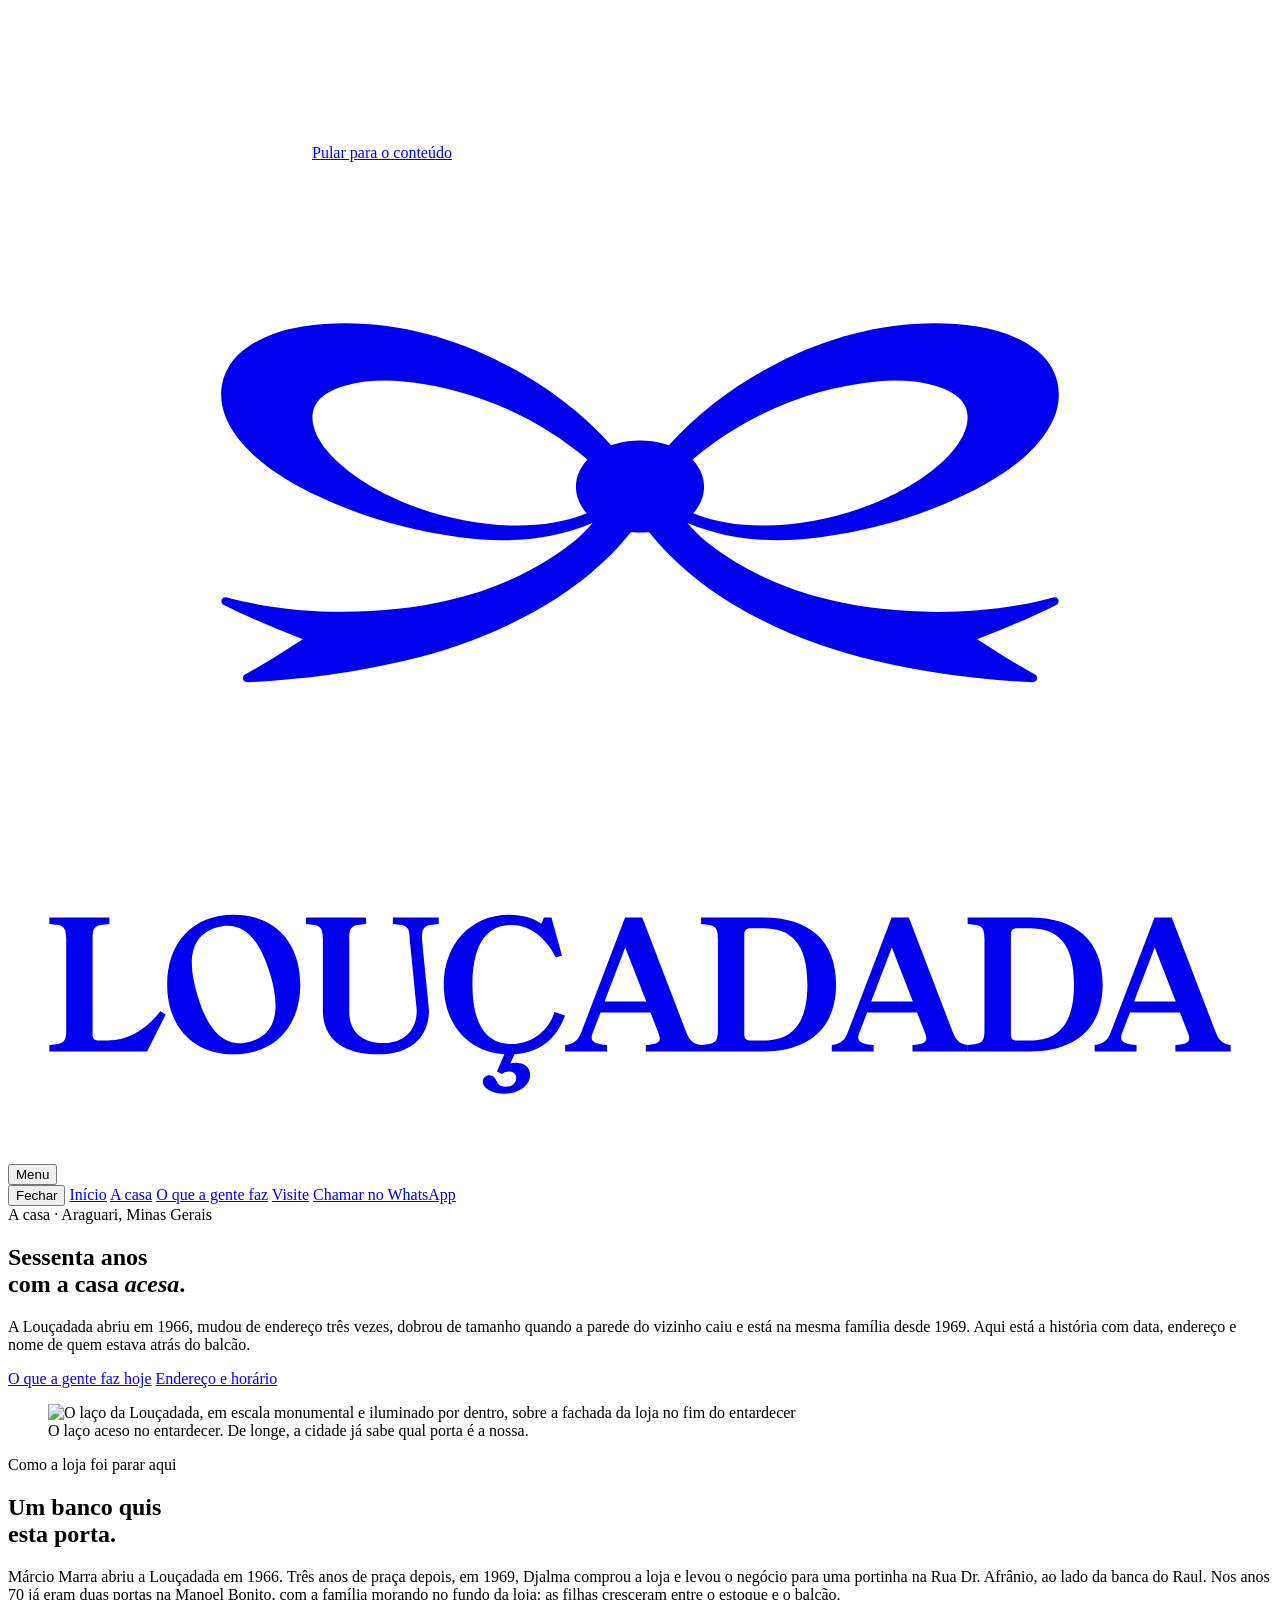
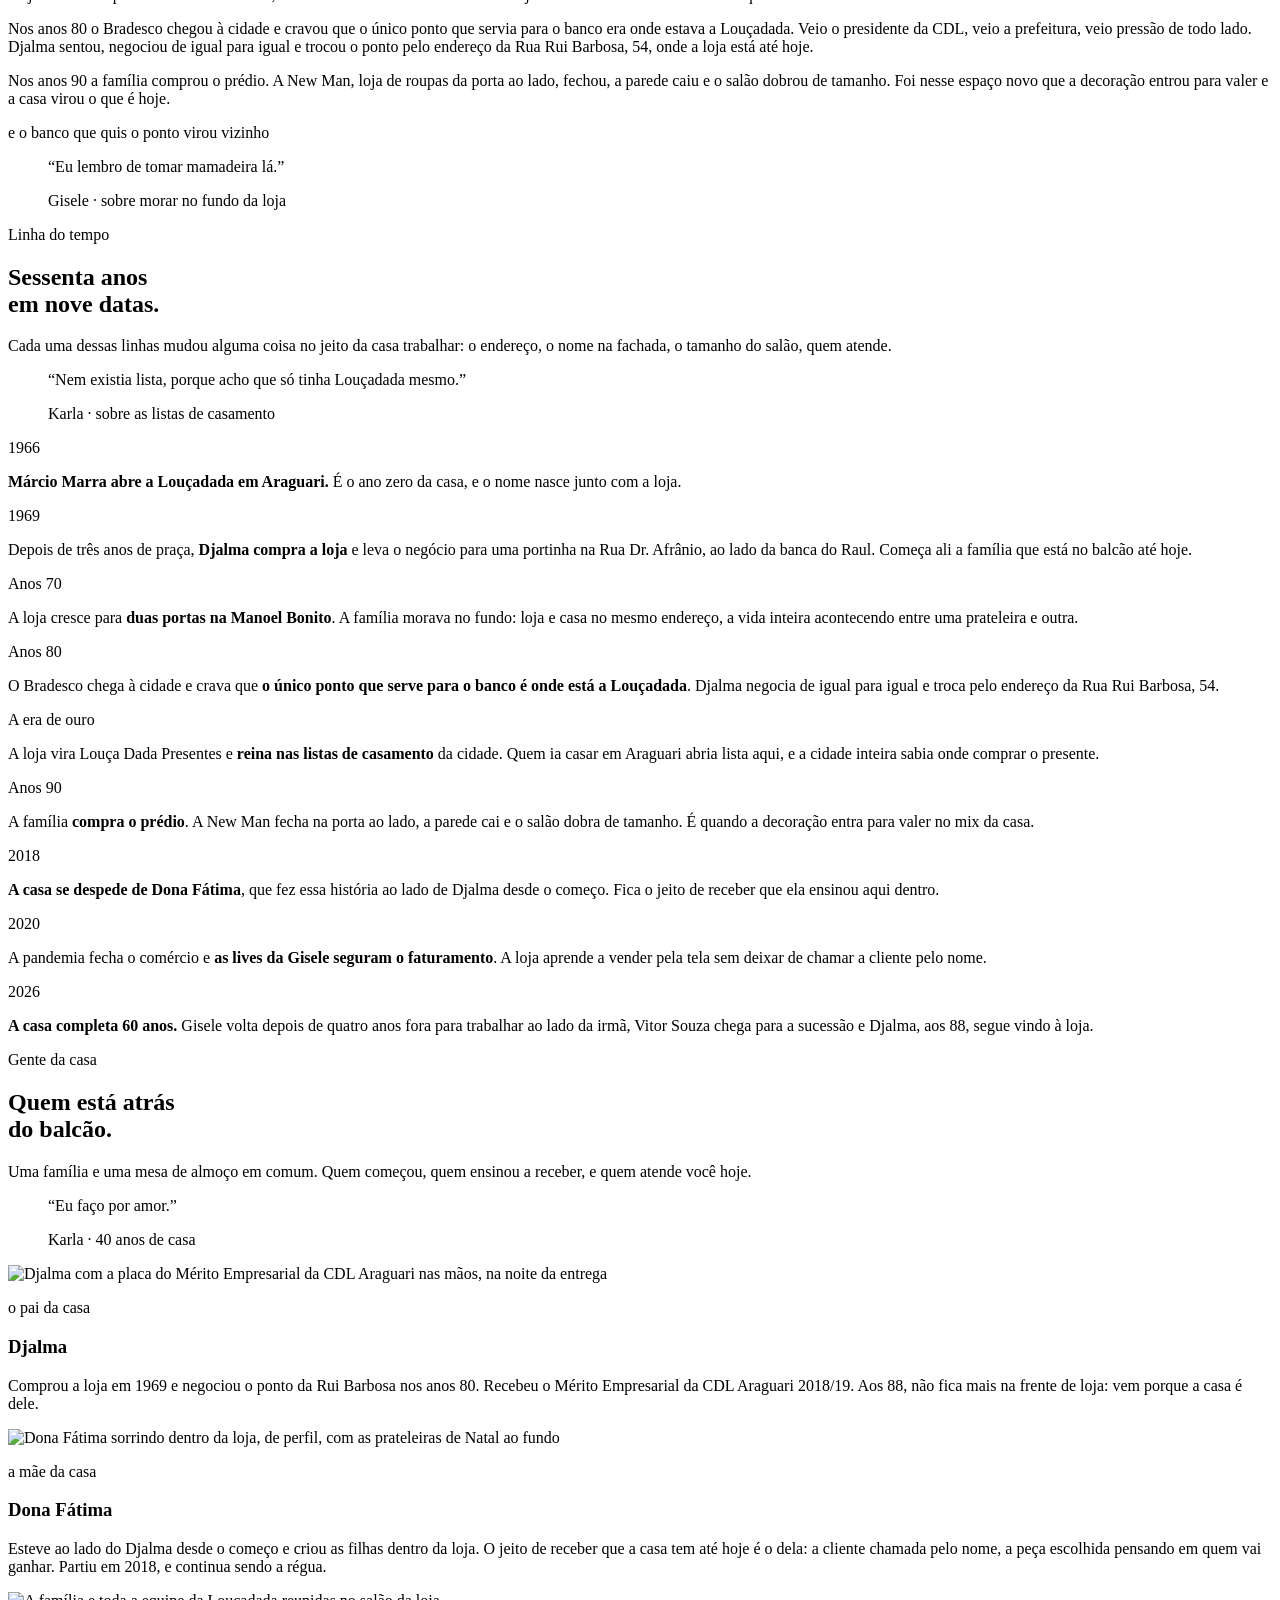
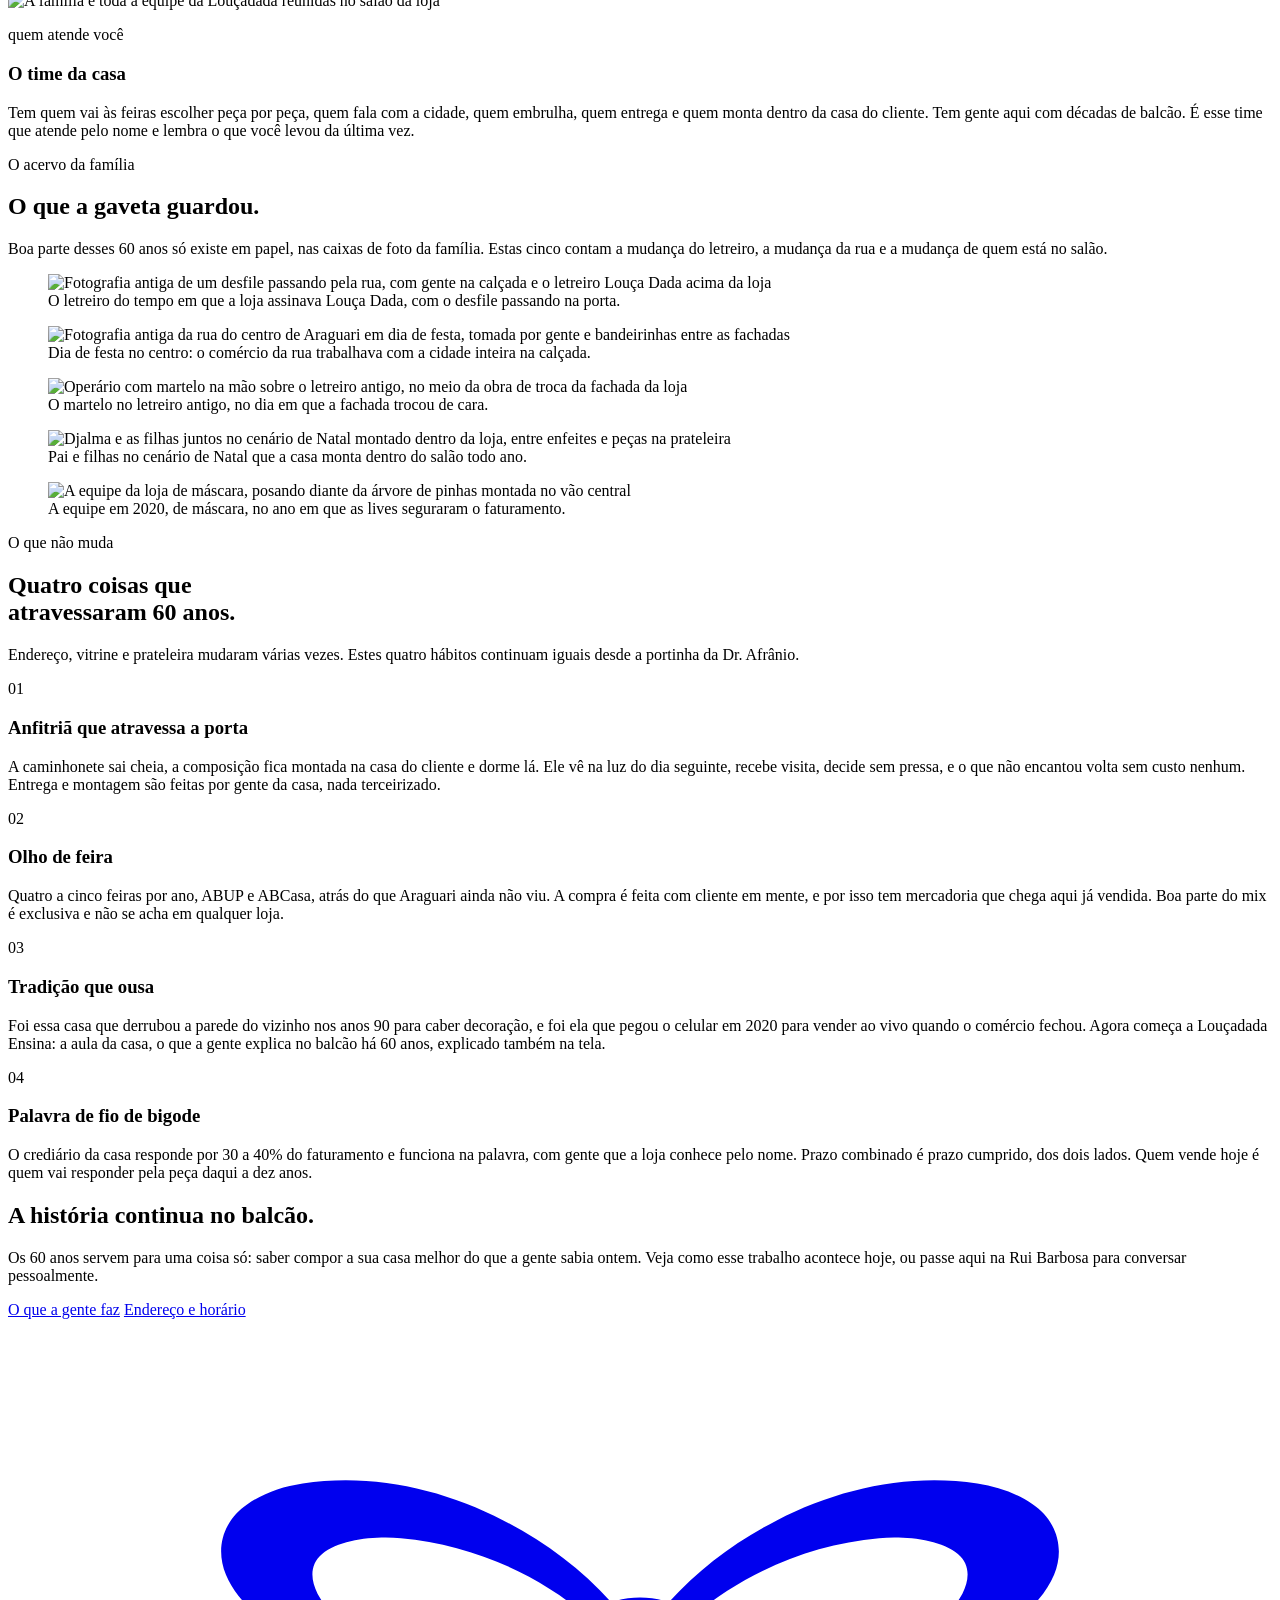
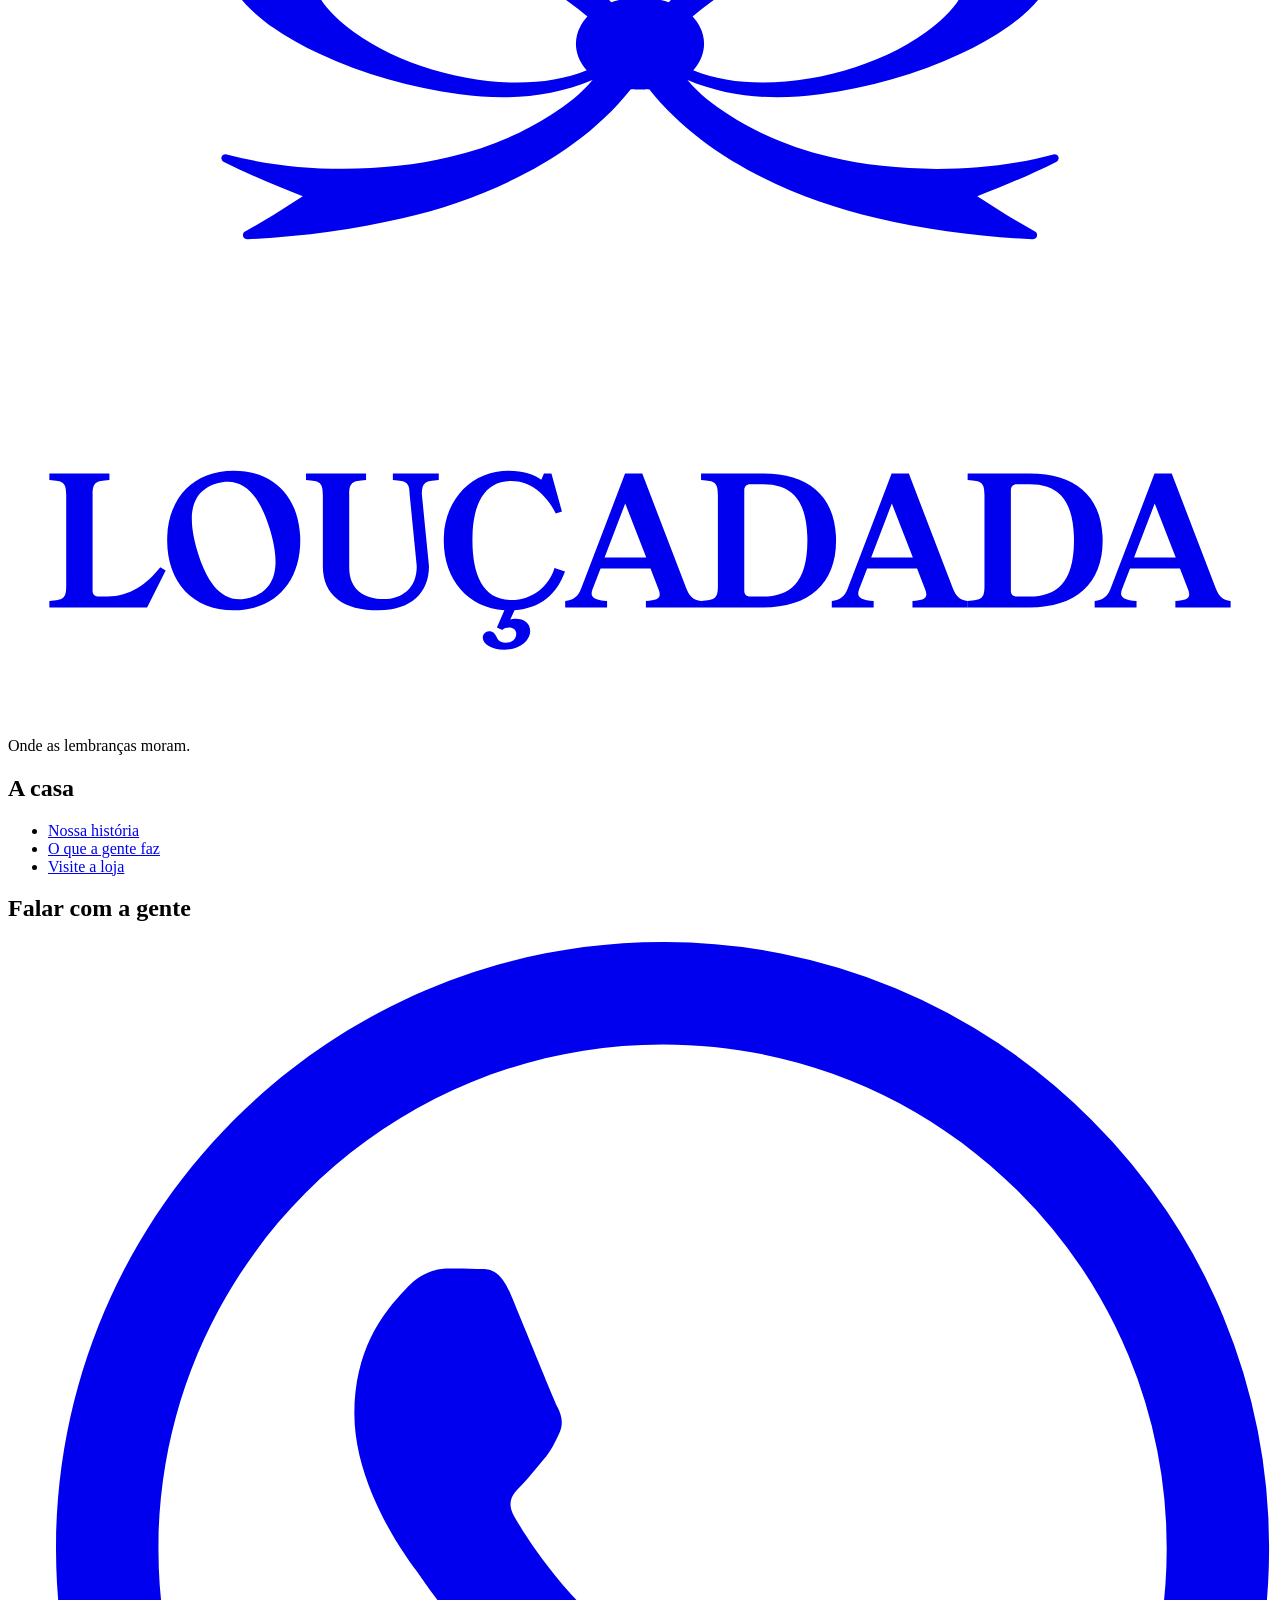
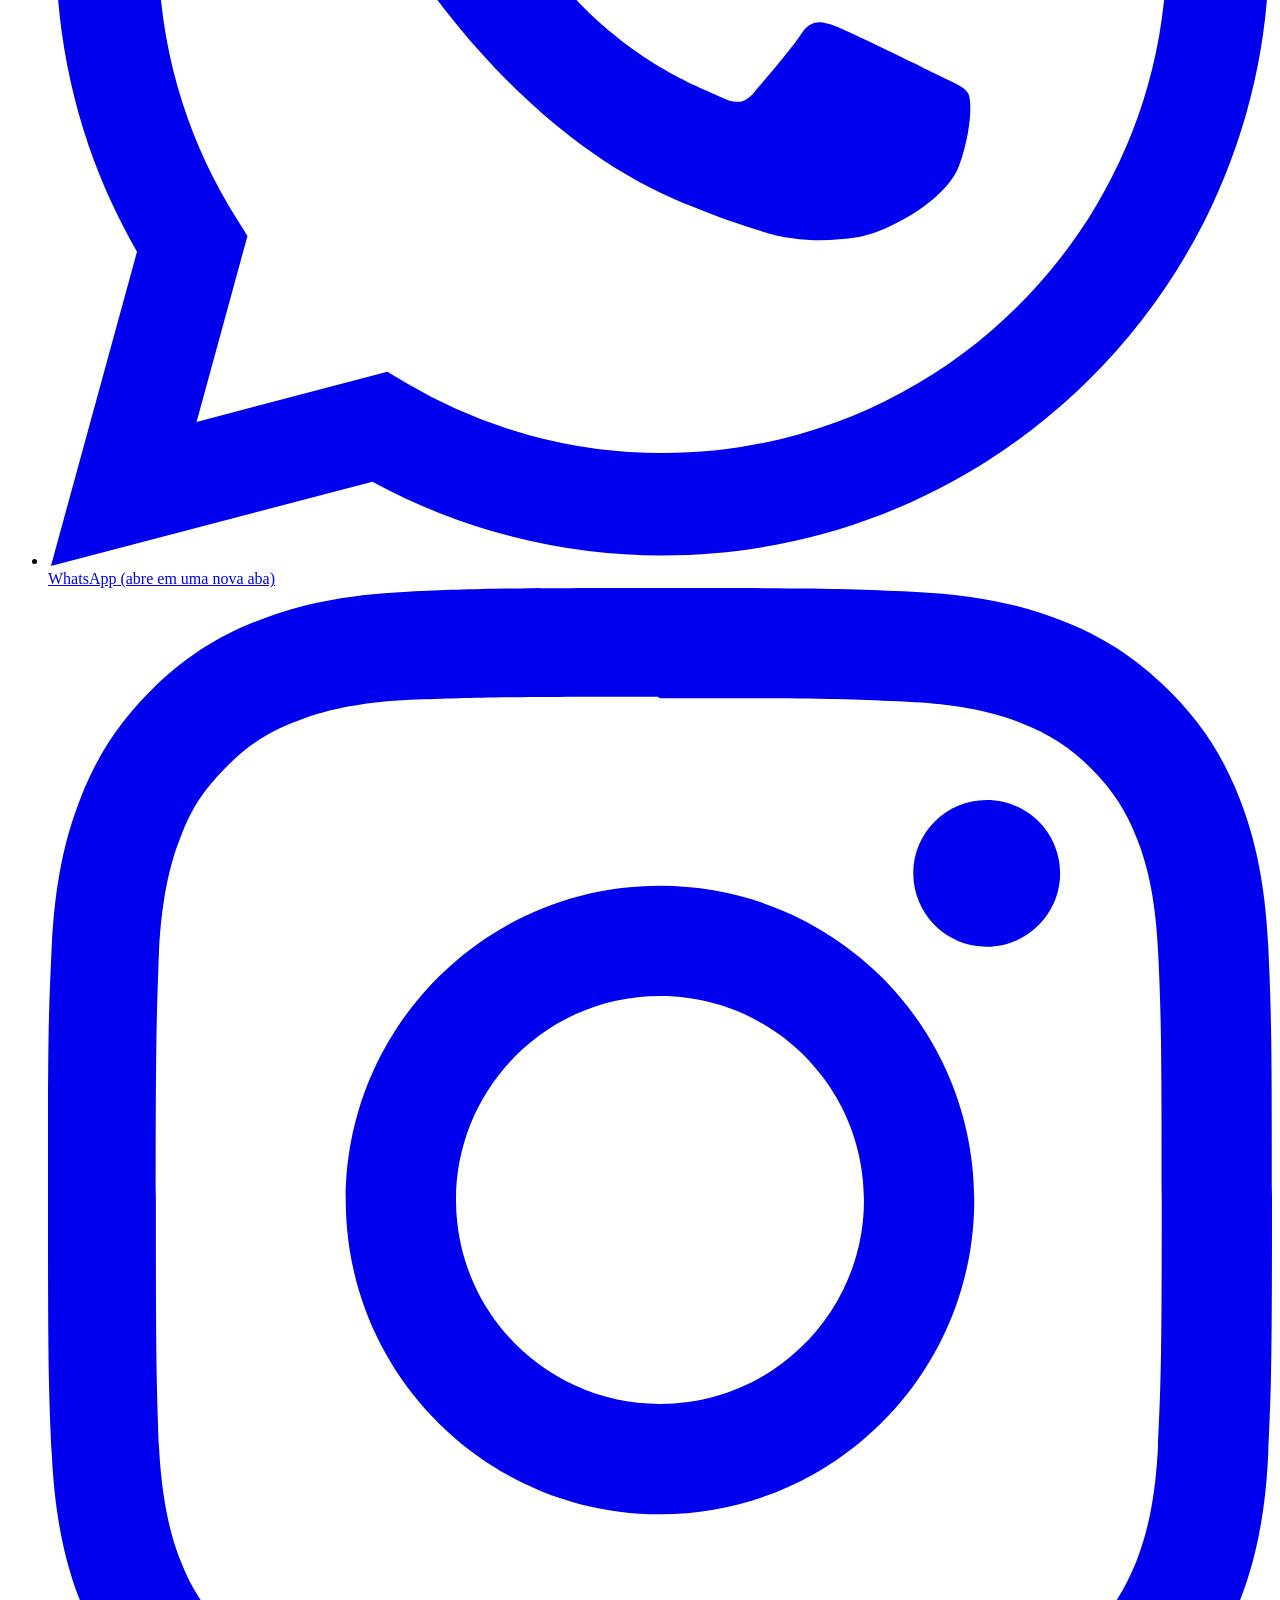
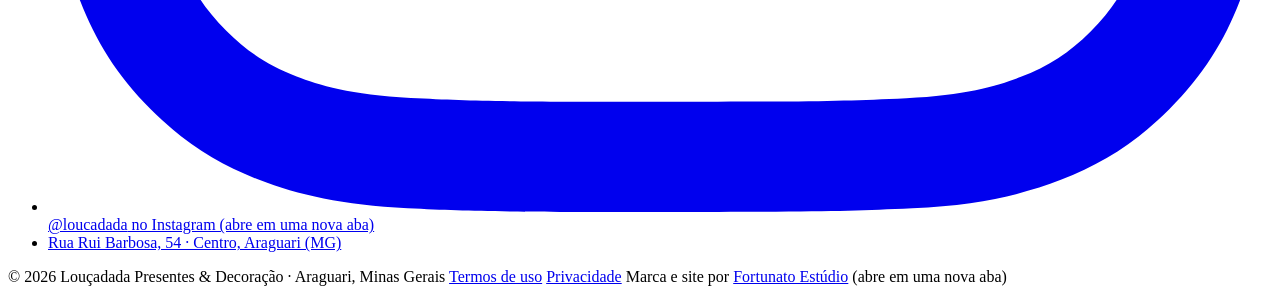
==== a-casa/index.html @ 13d09411 "Louçadada: domínio definitivo loucadada.com Roda trocar-dominio.sh loucadada.com.br -> loucadada.com" ====
<!DOCTYPE html>
<html lang="pt-BR">
<head>
<meta charset="utf-8" />
<meta name="viewport" content="width=device-width, initial-scale=1, viewport-fit=cover" />
<title>A casa · Louçadada, 60 anos em Araguari</title>
<meta name="description" content="A história da Louçadada desde 1966: a compra por Djalma em 1969, o ponto que o Bradesco quis nos anos 80, a parede que caiu nos anos 90 e a família que segue atrás do balcão na Rua Rui Barbosa, 54." />
<link rel="canonical" href="https://loucadada.com/a-casa/" />
<meta name="theme-color" content="#1C1F22" />

<meta property="og:type" content="website" />
<meta property="og:locale" content="pt_BR" />
<meta property="og:site_name" content="Louçadada" />
<meta property="og:title" content="A casa · Louçadada, 60 anos em Araguari" />
<meta property="og:description" content="Sessenta anos em nove datas: 1966, a portinha da Dr. Afrânio, o ponto que o banco quis, a parede que caiu e a gente que atende pelo nome até hoje." />
<meta property="og:url" content="https://loucadada.com/a-casa/" />
<meta property="og:image" content="https://loucadada.com/og.jpg?v=2" />
<meta property="og:image:type" content="image/jpeg" />
<meta property="og:image:width" content="1200" />
<meta property="og:image:height" content="630" />
<meta property="og:image:alt" content="A vitrine da Louçadada acesa no fim da tarde, cheia de peças de Natal, ao lado do logotipo da loja" />
<meta name="twitter:card" content="summary_large_image" />
<meta name="twitter:image" content="https://loucadada.com/og.jpg?v=2" />

<!-- Google Tag Manager: o snippet de cabeçalho entra aqui, com o ID real da
     conta. O par noscript vai logo depois da abertura do corpo. Ver README. -->
<link rel="icon" href="/favicon.svg" type="image/svg+xml" />
<link rel="icon" href="/favicon-32.png" sizes="32x32" type="image/png" />
<link rel="apple-touch-icon" href="/apple-touch-icon.png" />

<link rel="preload" href="/assets/fontes/figtree-latin-300_700-normal.woff2" as="font" type="font/woff2" crossorigin />
<link rel="preload" href="/assets/fontes/fraunces-latin-400_700-normal.woff2" as="font" type="font/woff2" crossorigin />
<link rel="stylesheet" href="/assets/fontes/fontes.css?v=4" />
<link rel="stylesheet" href="/assets/css/site.css?v=10" />

<script type="application/ld+json">
{
  "@context":"https://schema.org",
  "@graph":[
    {
      "@type":"BreadcrumbList",
      "itemListElement":[
        {"@type":"ListItem","position":1,"name":"Início","item":"https://loucadada.com/"},
        {"@type":"ListItem","position":2,"name":"A casa","item":"https://loucadada.com/a-casa/"}
      ]
    },
    {
      "@type":"AboutPage",
      "name":"A casa · Louçadada",
      "url":"https://loucadada.com/a-casa/",
      "inLanguage":"pt-BR",
      "description":"Os 60 anos da Louçadada em Araguari (MG), da abertura em 1966 à terceira geração atrás do balcão.",
      "mainEntity":{
        "@type":"HomeGoodsStore",
  "@id":"https://loucadada.com/#loja",
        "name":"Louçadada",
        "alternateName":"Louçadada Presentes & Decoração",
        "url":"https://loucadada.com/",
        "foundingDate":"1966",
        "foundingLocation":{"@type":"Place","name":"Araguari, MG"},
        "founder":{"@type":"Person","name":"Márcio Marra"},
        "address":{
          "@type":"PostalAddress",
          "streetAddress":"Rua Rui Barbosa, 54, Centro",
          "postalCode":"38440-222",
          "addressLocality":"Araguari",
          "addressRegion":"MG",
          "addressCountry":"BR"
        },
        "telephone":"+55-34-3241-3531",
  "email":"loucadadapresentes@yahoo.com.br",
        "areaServed":["Araguari","Uberlândia","Triângulo Mineiro"],
        "employee":[
          {"@type":"Person","name":"Djalma","jobTitle":"Proprietário","award":"Mérito Empresarial da CDL Araguari 2018/19"},
          {"@type":"Person","name":"Karla","jobTitle":"Curadoria e compras"},
          {"@type":"Person","name":"Gisele","jobTitle":"Comunicação e atendimento"},
          {"@type":"Person","name":"Vitor Souza","jobTitle":"Sucessão"}
        ],
        "sameAs":["https://www.instagram.com/loucadada/"]
      }
    }
  ]
}
</script>
</head>
<body>

<svg class="so-leitor" aria-hidden="true" focusable="false" xmlns="http://www.w3.org/2000/svg">
  <symbol id="laco" viewBox="0 0 1080 582.32"><path d="M893.17,372.02c-58.14,15.87-131.89,16.3-190.38,2.32-31.32-7.49-60.39-19.02-87.2-36.39-13.07-8.47-24.76-17.18-35.02-29.49,36.34,15.32,74.96,17.38,113.34,12.21,41.78-5.63,81.86-16.86,119.99-34.56,30.7-14.25,67.03-36.78,79.9-67.64,9.59-23,1.94-46.54-18.32-60.27-14.14-9.58-29.8-14.99-47.24-17.63-58.6-8.9-118.88,4.42-171.42,31.53-35.02,17.92-65.8,40.87-92.23,69.97-1.22-.48-2.62-.94-4.13-1.36-13.35-3.76-27.55-3.76-40.9,0-1.51.42-2.91.88-4.13,1.36-26.43-29.1-57.21-52.05-92.23-69.97-52.54-27.11-112.83-40.43-171.42-31.53-17.44,2.65-33.1,8.05-47.24,17.63-20.26,13.74-27.92,37.27-18.32,60.27,12.87,30.86,49.2,53.39,79.9,67.64,38.13,17.7,78.21,28.93,119.99,34.56,38.38,5.17,77,3.11,113.34-12.21-10.27,12.3-21.95,21.02-35.02,29.49-26.81,17.37-55.88,28.9-87.2,36.39-58.48,13.98-132.24,13.54-190.38-2.32-2.05-.56-4.09.68-4.46,2.36-.25,1.14.21,3.12,2.08,4.06,21.92,10.98,43.88,20.18,67.38,29.32l-25.42,16.32-24.28,14.12c-1.46.85-1.68,3.1-1.05,4.38.51,1.03,1.64,2.01,3.82,1.91,45.13-2.08,89.01-7.76,133.08-18.09,71.55-16.77,147.76-51.64,193.98-109.85,1.07-.1,2.6-.1,4.03-.07,2.67.05,5.34.05,8.01,0,1.43-.03,2.96-.02,4.03.07,46.22,58.21,122.43,93.08,193.98,109.85,44.07,10.33,87.94,16.01,133.08,18.09,2.17.1,3.31-.89,3.82-1.91.63-1.28.41-3.53-1.05-4.38l-24.28-14.12-25.42-16.32c23.5-9.14,45.46-18.34,67.38-29.32,1.87-.94,2.33-2.92,2.08-4.06-.37-1.68-2.41-2.92-4.46-2.36ZM744.29,187.37c21.28-1.94,52.23.68,67.33,13.47,15.63,13.24,6.81,34.24-7.06,49.13-46.36,49.81-154.86,76.95-219.06,50.19,12.61-14.25,12.23-32.12-.57-45.95,45.09-38.13,100.87-61.52,159.36-66.84ZM494.5,300.16c-64.21,26.76-172.71-.38-219.06-50.19-13.86-14.9-22.69-35.89-7.06-49.13,15.1-12.79,46.05-15.41,67.33-13.47,58.49,5.32,114.27,28.72,159.36,66.84-12.8,13.83-13.18,31.7-.57,45.95Z"/></symbol>
  <symbol id="whatsapp" viewBox="0 0 24 24"><path d="M17.472 14.382c-.297-.149-1.758-.867-2.03-.967-.273-.099-.471-.148-.67.15-.197.297-.767.966-.94 1.164-.173.199-.347.223-.644.075-.297-.15-1.255-.463-2.39-1.475-.883-.788-1.48-1.761-1.653-2.059-.173-.297-.018-.458.13-.606.134-.133.298-.347.446-.52.149-.174.198-.298.298-.497.099-.198.05-.371-.025-.52-.075-.149-.669-1.612-.916-2.207-.242-.579-.487-.5-.669-.51-.173-.008-.371-.01-.57-.01-.198 0-.52.074-.792.372-.272.297-1.04 1.016-1.04 2.479 0 1.462 1.065 2.875 1.213 3.074.149.198 2.096 3.2 5.077 4.487.709.306 1.262.489 1.694.625.712.227 1.36.195 1.871.118.571-.085 1.758-.719 2.006-1.413.248-.694.248-1.289.173-1.413-.074-.124-.272-.198-.57-.347m-5.421 7.403h-.004a9.87 9.87 0 01-5.031-1.378l-.361-.214-3.741.982.998-3.648-.235-.374a9.86 9.86 0 01-1.51-5.26c.001-5.45 4.436-9.884 9.888-9.884 2.64 0 5.122 1.03 6.988 2.898a9.825 9.825 0 012.893 6.994c-.003 5.45-4.437 9.884-9.885 9.884m8.413-18.297A11.815 11.815 0 0012.05 0C5.495 0 .16 5.335.157 11.892c0 2.096.547 4.142 1.588 5.945L.057 24l6.305-1.654a11.882 11.882 0 005.683 1.448h.005c6.554 0 11.89-5.335 11.893-11.893a11.821 11.821 0 00-3.48-8.413z"/></symbol>
  <symbol id="instagram" viewBox="0 0 24 24"><path d="M12 0C8.74 0 8.333.015 7.053.072 5.775.132 4.905.333 4.14.63c-.789.306-1.459.717-2.126 1.384S.935 3.35.63 4.14C.333 4.905.131 5.775.072 7.053.012 8.333 0 8.74 0 12s.015 3.667.072 4.947c.06 1.277.261 2.148.558 2.913.306.788.717 1.459 1.384 2.126.667.666 1.336 1.079 2.126 1.384.766.296 1.636.499 2.913.558C8.333 23.988 8.74 24 12 24s3.667-.015 4.947-.072c1.277-.06 2.148-.262 2.913-.558.788-.306 1.459-.718 2.126-1.384.666-.667 1.079-1.335 1.384-2.126.296-.765.499-1.636.558-2.913.06-1.28.072-1.687.072-4.947s-.015-3.667-.072-4.947c-.06-1.277-.262-2.149-.558-2.913-.306-.789-.718-1.459-1.384-2.126C21.319 1.347 20.651.935 19.86.63c-.765-.297-1.636-.499-2.913-.558C15.667.012 15.26 0 12 0zm0 2.16c3.203 0 3.585.016 4.85.071 1.17.055 1.805.249 2.227.415.562.217.96.477 1.382.896.419.42.679.819.896 1.381.164.422.36 1.057.413 2.227.057 1.266.07 1.646.07 4.85s-.015 3.585-.074 4.85c-.061 1.17-.256 1.805-.421 2.227-.224.562-.479.96-.899 1.382-.419.419-.824.679-1.38.896-.42.164-1.065.36-2.235.413-1.274.057-1.649.07-4.859.07-3.211 0-3.586-.015-4.859-.074-1.171-.061-1.816-.256-2.236-.421-.569-.224-.96-.479-1.379-.899-.421-.419-.69-.824-.9-1.38-.165-.42-.359-1.065-.42-2.235-.045-1.26-.061-1.649-.061-4.844 0-3.196.016-3.586.061-4.861.061-1.17.255-1.814.42-2.234.21-.57.479-.96.9-1.381.419-.419.81-.689 1.379-.898.42-.166 1.051-.361 2.221-.421 1.275-.045 1.65-.06 4.859-.06l.045.03zm0 3.678c-3.405 0-6.162 2.76-6.162 6.162 0 3.405 2.76 6.162 6.162 6.162 3.405 0 6.162-2.76 6.162-6.162 0-3.405-2.76-6.162-6.162-6.162zM12 16c-2.21 0-4-1.79-4-4s1.79-4 4-4 4 1.79 4 4-1.79 4-4 4zm7.846-10.405c0 .795-.646 1.44-1.44 1.44-.795 0-1.44-.646-1.44-1.44 0-.794.646-1.439 1.44-1.439.793-.001 1.44.645 1.44 1.439z"/></symbol>
  <symbol id="logotipo" viewBox="0 0 1080 267"><path d="M85.02,164.55c18.96,0,33.66-10.62,45.1-25l4.58,2.78-15.85,31.54H35.34v-5.56c11.77-.82,14.38-1.8,14.38-12.75v-77.78c0-10.95-2.61-12.09-14.38-12.91v-5.39h51.31v5.39c-11.77.82-14.38,1.96-14.38,12.91v81.87c0,3.1,1.96,4.9,4.9,4.9h7.84Z"/><path d="M249.73,116.67c0,35.3-21.57,59.64-56.87,59.64s-56.87-24.35-56.87-59.64,21.41-59.64,56.87-59.64,56.87,24.35,56.87,59.64ZM223.84,107.32c-8.55-28.31-22.35-46.34-45.66-39.3-23.46,7.08-24.84,29.69-16.29,58,8.5,28.16,22.19,46.38,45.66,39.3,23.31-7.04,24.79-29.84,16.29-58Z"/><path d="M291.56,139.87c0,18.96,13.24,26.8,29.25,26.8s28.43-9.31,28.43-28.11l-6.03-60.79c0-10.95-2.61-12.09-14.38-12.91v-5.39h39.22v5.39c-11.77.82-14.38,1.96-14.38,12.91l6.03,60.95c0,22.71-15.36,37.58-43.14,37.58-29.9,0-47.55-12.75-47.55-37.75v-60.79c0-10.95-2.61-12.09-14.38-12.91v-5.39h51.31v5.39c-11.93.82-14.38,1.96-14.38,12.91v62.09Z"/><path d="M475.93,143.14c-6.86,19.12-20.59,31.54-43.14,33.01l-3.6,8.01c1.31-.49,2.45-.65,4.41-.65,7.35,0,12.58,3.76,12.58,10.46,0,8.01-8.5,16.01-22.22,16.01-10.78,0-18.3-4.9-18.3-10.46,0-2.78,2.29-5.39,5.23-5.39,3.92,0,5.07,2.12,6.37,4.58,1.14,2.45,2.61,5.23,7.84,5.23,5.72,0,9.15-3.1,9.15-7.68,0-3.1-2.61-5.23-6.05-5.23-2.45,0-4.25.65-5.88,2.12l-4.57-2.12,6.37-14.87c-30.88-1.8-51.8-25.65-51.8-59.48s22.71-59.64,55.72-59.64c12.42,0,21.08,3.1,27.62,7.68l2.29-5.23h6.37l8.99,32.35-5.23,1.63c-8.66-16.67-21.9-27.62-38.07-27.62-24.02,0-33.17,21.24-33.17,50.82s9.15,50.82,33.17,50.82c17.98,0,32.19-11.76,36.93-27.45l8.99,3.1Z"/><path d="M579.34,157.03c2.94,7.68,6.05,10.46,12.91,11.28v5.56h-47.22v-5.56c10.95-.82,13.56-2.78,10.79-9.97l-6.86-17.81h-42.65l-6.86,17.81c-2.61,6.7,1.31,9.15,12.42,9.97v5.56h-35.79v-5.56c7.35-.82,10.95-3.6,13.73-10.79l37.42-98.04h14.71l37.42,97.55ZM509.73,131.21h35.62l-17.97-46.24-17.65,46.24Z"/><path d="M592.17,173.86v-5.56c11.77-.82,14.38-1.8,14.38-12.75v-77.78c0-10.95-2.61-12.09-14.38-12.91v-5.39h53.11c39.38,0,62.26,19.94,62.26,57.19s-23.2,57.19-62.42,57.19h-52.94ZM634,68.63c-2.94,0-4.9,1.96-4.9,4.9v86.11c0,3.1,1.96,4.9,4.9,4.9h11.11c22.22,0,37.91-10.95,37.91-47.88s-15.36-48.04-37.75-48.04h-11.28Z"/><path d="M807.13,157.03c2.94,7.68,6.05,10.46,12.91,11.28v5.56h-47.23v-5.56c10.95-.82,13.56-2.78,10.79-9.97l-6.86-17.81h-42.65l-6.86,17.81c-2.61,6.7,1.31,9.15,12.42,9.97v5.56h-35.79v-5.56c7.35-.82,10.95-3.6,13.72-10.79l37.42-98.04h14.71l37.42,97.55ZM737.52,131.21h35.62l-17.97-46.24-17.65,46.24Z"/><path d="M819.95,173.86v-5.56c11.77-.82,14.38-1.8,14.38-12.75v-77.78c0-10.95-2.61-12.09-14.38-12.91v-5.39h53.11c39.38,0,62.26,19.94,62.26,57.19s-23.2,57.19-62.42,57.19h-52.94ZM861.79,68.63c-2.94,0-4.9,1.96-4.9,4.9v86.11c0,3.1,1.96,4.9,4.9,4.9h11.11c22.22,0,37.91-10.95,37.91-47.88s-15.36-48.04-37.75-48.04h-11.27Z"/><path d="M1031.75,157.03c2.94,7.68,6.05,10.46,12.91,11.28v5.56h-47.22v-5.56c10.95-.82,13.56-2.78,10.78-9.97l-6.86-17.81h-42.65l-6.86,17.81c-2.61,6.7,1.31,9.15,12.42,9.97v5.56h-35.79v-5.56c7.35-.82,10.95-3.6,13.73-10.79l37.42-98.04h14.71l37.42,97.55ZM962.14,131.21h35.62l-17.97-46.24-17.65,46.24Z"/></symbol>
</svg>

<a class="pular" href="#conteudo">Pular para o conteúdo</a>

<header class="topo">
  <div class="envelope topo__linha">
    <a class="marca" href="/" aria-label="Louçadada, página inicial">
      <svg class="marca__laco" viewBox="0 0 1080 582.32" fill="currentColor" aria-hidden="true"><use href="#laco"></use></svg>
      <svg class="marca__nome" viewBox="0 0 1080 267" fill="currentColor" role="img" aria-label="Louçadada"><use href="#logotipo"></use></svg>
    </a>

    <button class="abrir-menu" aria-expanded="false" aria-controls="menu">Menu</button>

    <nav class="menu" id="menu" data-aberto="false" aria-label="Principal">
      <button class="fechar-menu" type="button">Fechar</button>
      <a href="/">Início</a>
      <a href="/a-casa/" aria-current="page">A casa</a>
      <a href="/em-casa/">O que a gente faz</a>
      <a href="/visite/">Visite</a>
      <a class="botao botao--azul" href="https://wa.me/5534998703531?text=Ol%C3%A1%2C%20vim%20pelo%20site%20e%20gostaria%20de%20falar%20com%20uma%20atendente." rel="noopener">Chamar no WhatsApp</a>
    </nav>
  </div>
</header>

<main id="conteudo">

  <!-- ABERTURA ---------------------------------------------------------- -->
  <section class="abertura">
    <div class="envelope abertura__grade">
      <div class="surge">
        <span class="sobrelinha">A casa · Araguari, Minas Gerais</span>
        <h1>Sessenta anos<br />com a casa <em>acesa</em>.</h1>
        <p class="linha-fina mt-p">
          A Louçadada abriu em 1966, mudou de endereço três vezes, dobrou de tamanho quando a parede do vizinho caiu e está na mesma família desde 1969. Aqui está a
          história com data, endereço e nome de quem estava atrás do balcão.
        </p>
        <div class="abertura__acoes">
          <a class="botao botao--azul" href="/em-casa/">O que a gente faz hoje</a>
          <a class="botao botao--linha" href="/visite/">Endereço e horário</a>
        </div>
      </div>

      <figure class="abertura__foto surge">
        <img src="/assets/img/laco-aceso.webp"
             alt="O laço da Louçadada, em escala monumental e iluminado por dentro, sobre a fachada da loja no fim do entardecer"
             width="899" height="1599" fetchpriority="high" decoding="async" />
        <figcaption class="abertura__legenda">
          O laço aceso no entardecer. De longe, a cidade já sabe qual porta é a nossa.
        </figcaption>
      </figure>
    </div>
  </section>

  <!-- O PONTO ----------------------------------------------------------- -->
  <section class="secao claro">
    <div class="envelope duas duas--texto-maior">
      <div class="surge">
        <span class="sobrelinha">Como a loja foi parar aqui</span>
        <h2>Um banco quis<br />esta porta.</h2>
        <div class="texto mt-p">
          <p>
            Márcio Marra abriu a Louçadada em 1966. Três anos de praça depois, em
            1969, Djalma comprou a loja e levou o negócio para uma portinha na Rua
            Dr. Afrânio, ao lado da banca do Raul. Nos anos 70 já eram duas portas
            na Manoel Bonito, com a família morando no fundo da loja: as filhas
            cresceram entre o estoque e o balcão.
          </p>
          <p>
            Nos anos 80 o Bradesco chegou à cidade e cravou que o único ponto que
            servia para o banco era onde estava a Louçadada. Veio o presidente da
            CDL, veio a prefeitura, veio pressão de todo lado. Djalma sentou,
            negociou de igual para igual e trocou o ponto pelo endereço da Rua Rui
            Barbosa, 54, onde a loja está até hoje.
          </p>
          <p>
            Nos anos 90 a família comprou o prédio. A New Man, loja de roupas da
            porta ao lado, fechou, a parede caiu e o salão dobrou de tamanho. Foi
            nesse espaço novo que a decoração entrou para valer e a casa virou o
            que é hoje.
          </p>
        </div>
        <p class="nota mt-p">e o banco que quis o ponto virou vizinho</p>
      </div>

      <blockquote class="citacao surge">
        <p>“Eu lembro de tomar mamadeira lá.”</p>
        <footer>Gisele · sobre morar no fundo da loja</footer>
      </blockquote>
    </div>
  </section>

  <!-- LINHA DO TEMPO ---------------------------------------------------- -->
  <section class="secao">
    <div class="envelope">
      <div class="duas duas--texto-maior">
        <div class="surge">
          <span class="sobrelinha">Linha do tempo</span>
          <h2>Sessenta anos<br />em nove datas.</h2>
          <p class="linha-fina mt-p">
            Cada uma dessas linhas mudou alguma coisa no jeito da casa trabalhar:
            o endereço, o nome na fachada, o tamanho do salão, quem atende.
          </p>
        </div>

        <blockquote class="citacao surge">
          <p>“Nem existia lista, porque acho que só tinha Louçadada mesmo.”</p>
          <footer>Karla · sobre as listas de casamento</footer>
        </blockquote>
      </div>

      <div class="tempo mt-m surge">
        <div class="marco">
          <span class="marco__ano">1966</span>
          <p>
            <strong>Márcio Marra abre a Louçadada em Araguari.</strong> É o ano
            zero da casa, e o nome nasce junto com a loja.
          </p>
        </div>
        <div class="marco">
          <span class="marco__ano">1969</span>
          <p>
            Depois de três anos de praça, <strong>Djalma compra a loja</strong> e
            leva o negócio para uma portinha na Rua Dr. Afrânio, ao lado da banca
            do Raul. Começa ali a família que está no balcão até hoje.
          </p>
        </div>
        <div class="marco">
          <span class="marco__ano">Anos 70</span>
          <p>
            A loja cresce para <strong>duas portas na Manoel Bonito</strong>. A
            família morava no fundo: loja e casa no mesmo endereço, a vida inteira
            acontecendo entre uma prateleira e outra.
          </p>
        </div>
        <div class="marco">
          <span class="marco__ano">Anos 80</span>
          <p>
            O Bradesco chega à cidade e crava que <strong>o único ponto que serve
            para o banco é onde está a Louçadada</strong>. Djalma negocia de igual
            para igual e troca pelo endereço da Rua Rui Barbosa, 54.
          </p>
        </div>
        <div class="marco">
          <span class="marco__ano">A era de ouro</span>
          <p>
            A loja vira Louça Dada Presentes e <strong>reina nas listas de
            casamento</strong> da cidade. Quem ia casar em Araguari abria lista
            aqui, e a cidade inteira sabia onde comprar o presente.
          </p>
        </div>
        <div class="marco">
          <span class="marco__ano">Anos 90</span>
          <p>
            A família <strong>compra o prédio</strong>. A New Man fecha na porta ao
            lado, a parede cai e o salão dobra de tamanho. É quando a decoração
            entra para valer no mix da casa.
          </p>
        </div>
        <div class="marco">
          <span class="marco__ano">2018</span>
          <p>
            <strong>A casa se despede de Dona Fátima</strong>, que fez essa
            história ao lado de Djalma desde o começo. Fica o jeito de receber que
            ela ensinou aqui dentro.
          </p>
        </div>
        <div class="marco">
          <span class="marco__ano">2020</span>
          <p>
            A pandemia fecha o comércio e <strong>as lives da Gisele seguram o
            faturamento</strong>. A loja aprende a vender pela tela sem deixar de
            chamar a cliente pelo nome.
          </p>
        </div>
        <div class="marco">
          <span class="marco__ano">2026</span>
          <p>
            <strong>A casa completa 60 anos.</strong> Gisele volta depois de quatro
            anos fora para trabalhar ao lado da irmã, Vitor Souza chega para a
            sucessão e Djalma, aos 88, segue vindo à loja.
          </p>
        </div>
      </div>
    </div>
  </section>

  <!-- GENTE DA CASA ------------------------------------------------------ -->
  <section class="secao claro">
    <div class="envelope">
      <div class="duas duas--texto-maior">
        <div class="surge">
          <span class="sobrelinha">Gente da casa</span>
          <h2>Quem está atrás<br />do balcão.</h2>
          <p class="linha-fina mt-p">
            Uma família e uma mesa de almoço em comum. Quem começou, quem ensinou a
            receber, e quem atende você hoje.
          </p>
        </div>

        <blockquote class="citacao surge">
          <p>“Eu faço por amor.”</p>
          <footer>Karla · 40 anos de casa</footer>
        </blockquote>
      </div>

      <div class="grade grade--3 mt-m">
        <div class="gente surge">
          <img src="/assets/img/djalma-merito.webp"
               alt="Djalma com a placa do Mérito Empresarial da CDL Araguari nas mãos, na noite da entrega"
               width="900" height="1093" loading="lazy" decoding="async" />
          <p class="gente__papel">o pai da casa</p>
          <h3>Djalma</h3>
          <p>
            Comprou a loja em 1969 e negociou o ponto da Rui Barbosa nos anos 80.
            Recebeu o Mérito Empresarial da CDL Araguari 2018/19. Aos 88, não fica
            mais na frente de loja: vem porque a casa é dele.
          </p>
        </div>

        <div class="gente gente--memoria surge">
          <img src="/assets/img/fatima-retrato.webp"
               alt="Dona Fátima sorrindo dentro da loja, de perfil, com as prateleiras de Natal ao fundo"
               width="900" height="1125" loading="lazy" decoding="async" />
          <p class="gente__papel">a mãe da casa</p>
          <h3>Dona Fátima</h3>
          <p>
            Esteve ao lado do Djalma desde o começo e criou as filhas dentro da
            loja. O jeito de receber que a casa tem até hoje é o dela: a cliente
            chamada pelo nome, a peça escolhida pensando em quem vai ganhar.
            Partiu em 2018, e continua sendo a régua.
          </p>
        </div>

        <div class="gente surge">
          <img src="/assets/img/casa-inteira.webp"
               alt="A família e toda a equipe da Louçadada reunidas no salão da loja"
               width="1080" height="968" loading="lazy" decoding="async" />
          <p class="gente__papel">quem atende você</p>
          <h3>O time da casa</h3>
          <p>
            Tem quem vai às feiras escolher peça por peça, quem fala com a cidade,
            quem embrulha, quem entrega e quem monta dentro da casa do cliente.
            Tem gente aqui com décadas de balcão. É esse time que atende pelo nome
            e lembra o que você levou da última vez.
          </p>
        </div>
      </div>
    </div>
  </section>

  <!-- ACERVO DA FAMÍLIA -------------------------------------------------- -->
  <section class="secao">
    <div class="envelope">
      <div class="surge">
        <span class="sobrelinha">O acervo da família</span>
        <h2>O que a gaveta guardou.</h2>
        <p class="linha-fina mt-p">
          Boa parte desses 60 anos só existe em papel, nas caixas de foto da
          família. Estas cinco contam a mudança do letreiro, a mudança da rua e a
          mudança de quem está no salão.
        </p>
      </div>
    </div>

    <div class="envelope mt-m">
      <div class="trilho surge">
        <figure class="figura">
          <img src="/assets/img/desfile-letreiro.webp" alt="Fotografia antiga de um desfile passando pela rua, com gente na calçada e o letreiro Louça Dada acima da loja" width="900" height="1350" loading="lazy" decoding="async" />
          <figcaption>O letreiro do tempo em que a loja assinava Louça Dada, com o desfile passando na porta.</figcaption>
        </figure>
        <figure class="figura">
          <img src="/assets/img/rua-festa.webp" alt="Fotografia antiga da rua do centro de Araguari em dia de festa, tomada por gente e bandeirinhas entre as fachadas" width="1600" height="856" loading="lazy" decoding="async" />
          <figcaption>Dia de festa no centro: o comércio da rua trabalhava com a cidade inteira na calçada.</figcaption>
        </figure>
        <figure class="figura">
          <img src="/assets/img/fachada-transicao.webp" alt="Operário com martelo na mão sobre o letreiro antigo, no meio da obra de troca da fachada da loja" width="900" height="1188" loading="lazy" decoding="async" />
          <figcaption>O martelo no letreiro antigo, no dia em que a fachada trocou de cara.</figcaption>
        </figure>
        <figure class="figura">
          <img src="/assets/img/familia-natal.webp" alt="Djalma e as filhas juntos no cenário de Natal montado dentro da loja, entre enfeites e peças na prateleira" width="900" height="1171" loading="lazy" decoding="async" />
          <figcaption>Pai e filhas no cenário de Natal que a casa monta dentro do salão todo ano.</figcaption>
        </figure>
        <figure class="figura">
          <img src="/assets/img/time-2020.webp" alt="A equipe da loja de máscara, posando diante da árvore de pinhas montada no vão central" width="900" height="1181" loading="lazy" decoding="async" />
          <figcaption>A equipe em 2020, de máscara, no ano em que as lives seguraram o faturamento.</figcaption>
        </figure>
      </div>
    </div>
  </section>

  <!-- O QUE NÃO MUDA ------------------------------------------------------ -->
  <section class="secao claro">
    <div class="envelope">
      <div class="surge">
        <span class="sobrelinha">O que não muda</span>
        <h2>Quatro coisas que<br />atravessaram 60 anos.</h2>
        <p class="linha-fina mt-p">
          Endereço, vitrine e prateleira mudaram várias vezes. Estes quatro
          hábitos continuam iguais desde a portinha da Dr. Afrânio.
        </p>
      </div>

      <div class="grade grade--2 mt-m">
        <article class="cartao surge">
          <span class="cartao__num">01</span>
          <h3>Anfitriã que atravessa a porta</h3>
          <p>
            A caminhonete sai cheia, a composição fica montada na casa do cliente e
            dorme lá. Ele vê na luz do dia seguinte, recebe visita, decide sem
            pressa, e o que não encantou volta sem custo nenhum. Entrega e montagem
            são feitas por gente da casa, nada terceirizado.
          </p>
        </article>

        <article class="cartao surge">
          <span class="cartao__num">02</span>
          <h3>Olho de feira</h3>
          <p>
            Quatro a cinco feiras por ano, ABUP e ABCasa, atrás do que Araguari
            ainda não viu. A compra é feita com cliente em mente, e por isso tem
            mercadoria que chega aqui já vendida. Boa parte do mix é exclusiva e
            não se acha em qualquer loja.
          </p>
        </article>

        <article class="cartao surge">
          <span class="cartao__num">03</span>
          <h3>Tradição que ousa</h3>
          <p>
            Foi essa casa que derrubou a parede do vizinho nos anos 90 para caber
            decoração, e foi ela que pegou o celular em 2020 para vender ao vivo
            quando o comércio fechou. Agora começa a Louçadada Ensina: a aula da
            casa, o que a gente explica no balcão há 60 anos, explicado também na
            tela.
          </p>
        </article>

        <article class="cartao surge">
          <span class="cartao__num">04</span>
          <h3>Palavra de fio de bigode</h3>
          <p>
            O crediário da casa responde por 30 a 40% do faturamento e funciona na
            palavra, com gente que a loja conhece pelo nome. Prazo combinado é
            prazo cumprido, dos dois lados. Quem vende hoje é quem vai responder
            pela peça daqui a dez anos.
          </p>
        </article>
      </div>
    </div>
  </section>

  <!-- CHAMADA FINAL ------------------------------------------------------- -->
  <section class="secao--curta">
    <div class="envelope">
      <div class="chamada surge">
        <div>
          <h2>A história continua no balcão.</h2>
          <p>
            Os 60 anos servem para uma coisa só: saber compor a sua casa melhor do
            que a gente sabia ontem. Veja como esse trabalho acontece hoje, ou
            passe aqui na Rui Barbosa para conversar pessoalmente.
          </p>
        </div>
        <div class="abertura__acoes">
          <a class="botao botao--escuro" href="/em-casa/">O que a gente faz</a>
          <a class="botao botao--linha" href="/visite/" style="border-color:rgba(242,237,227,.4)">Endereço e horário</a>
        </div>
      </div>
    </div>
  </section>

</main>

<footer class="rodape">
  <div class="envelope">
    <div class="rodape__grade">
      <div>
        <a class="marca" href="/" aria-label="Louçadada, página inicial">
          <svg class="marca__laco" viewBox="0 0 1080 582.32" fill="currentColor" aria-hidden="true"><use href="#laco"></use></svg>
          <svg class="marca__nome" viewBox="0 0 1080 267" fill="currentColor" role="img" aria-label="Louçadada"><use href="#logotipo"></use></svg>
        </a>
        <p class="rodape__frase">Onde as lembranças moram.</p>
      </div>

      <div>
        <h2>A casa</h2>
        <ul>
          <li><a href="/a-casa/">Nossa história</a></li>
          <li><a href="/em-casa/">O que a gente faz</a></li>
          <li><a href="/visite/">Visite a loja</a></li>
        </ul>
      </div>

      <div>
        <h2>Falar com a gente</h2>
        <ul>
          <li><a class="com-icone" href="https://wa.me/5534998703531?text=Ol%C3%A1%2C%20vim%20pelo%20site%20e%20gostaria%20de%20falar%20com%20uma%20atendente." target="_blank" rel="noopener"><svg class="icone" viewBox="0 0 24 24" fill="currentColor" aria-hidden="true"><use href="#whatsapp"></use></svg>WhatsApp<span class="so-leitor"> (abre em uma nova aba)</span></a></li>
          <li><a class="com-icone" href="https://www.instagram.com/loucadada/" target="_blank" rel="noopener"><svg class="icone" viewBox="0 0 24 24" fill="currentColor" aria-hidden="true"><use href="#instagram"></use></svg>@loucadada<span class="so-leitor"> no Instagram (abre em uma nova aba)</span></a></li>
          <li><a href="/visite/">Rua Rui Barbosa, 54 · Centro, Araguari (MG)</a></li>
        </ul>
      </div>
    </div>

    <div class="rodape__fim">
      <span>© <span data-ano>2026</span> Louçadada Presentes &amp; Decoração · Araguari, Minas Gerais</span>
      <span class="rodape__legais">
        <a href="/termos/">Termos de uso</a>
        <a href="/privacidade/">Privacidade</a>
      </span>
      <span>Marca e site por <a class="link" href="https://fortunatoestudio.com/" target="_blank" rel="noopener">Fortunato Estúdio</a><span class="so-leitor"> (abre em uma nova aba)</span></span>
    </div>
  </div>
</footer>

<script src="/assets/js/site.js?v=10" defer></script>
</body>
</html>
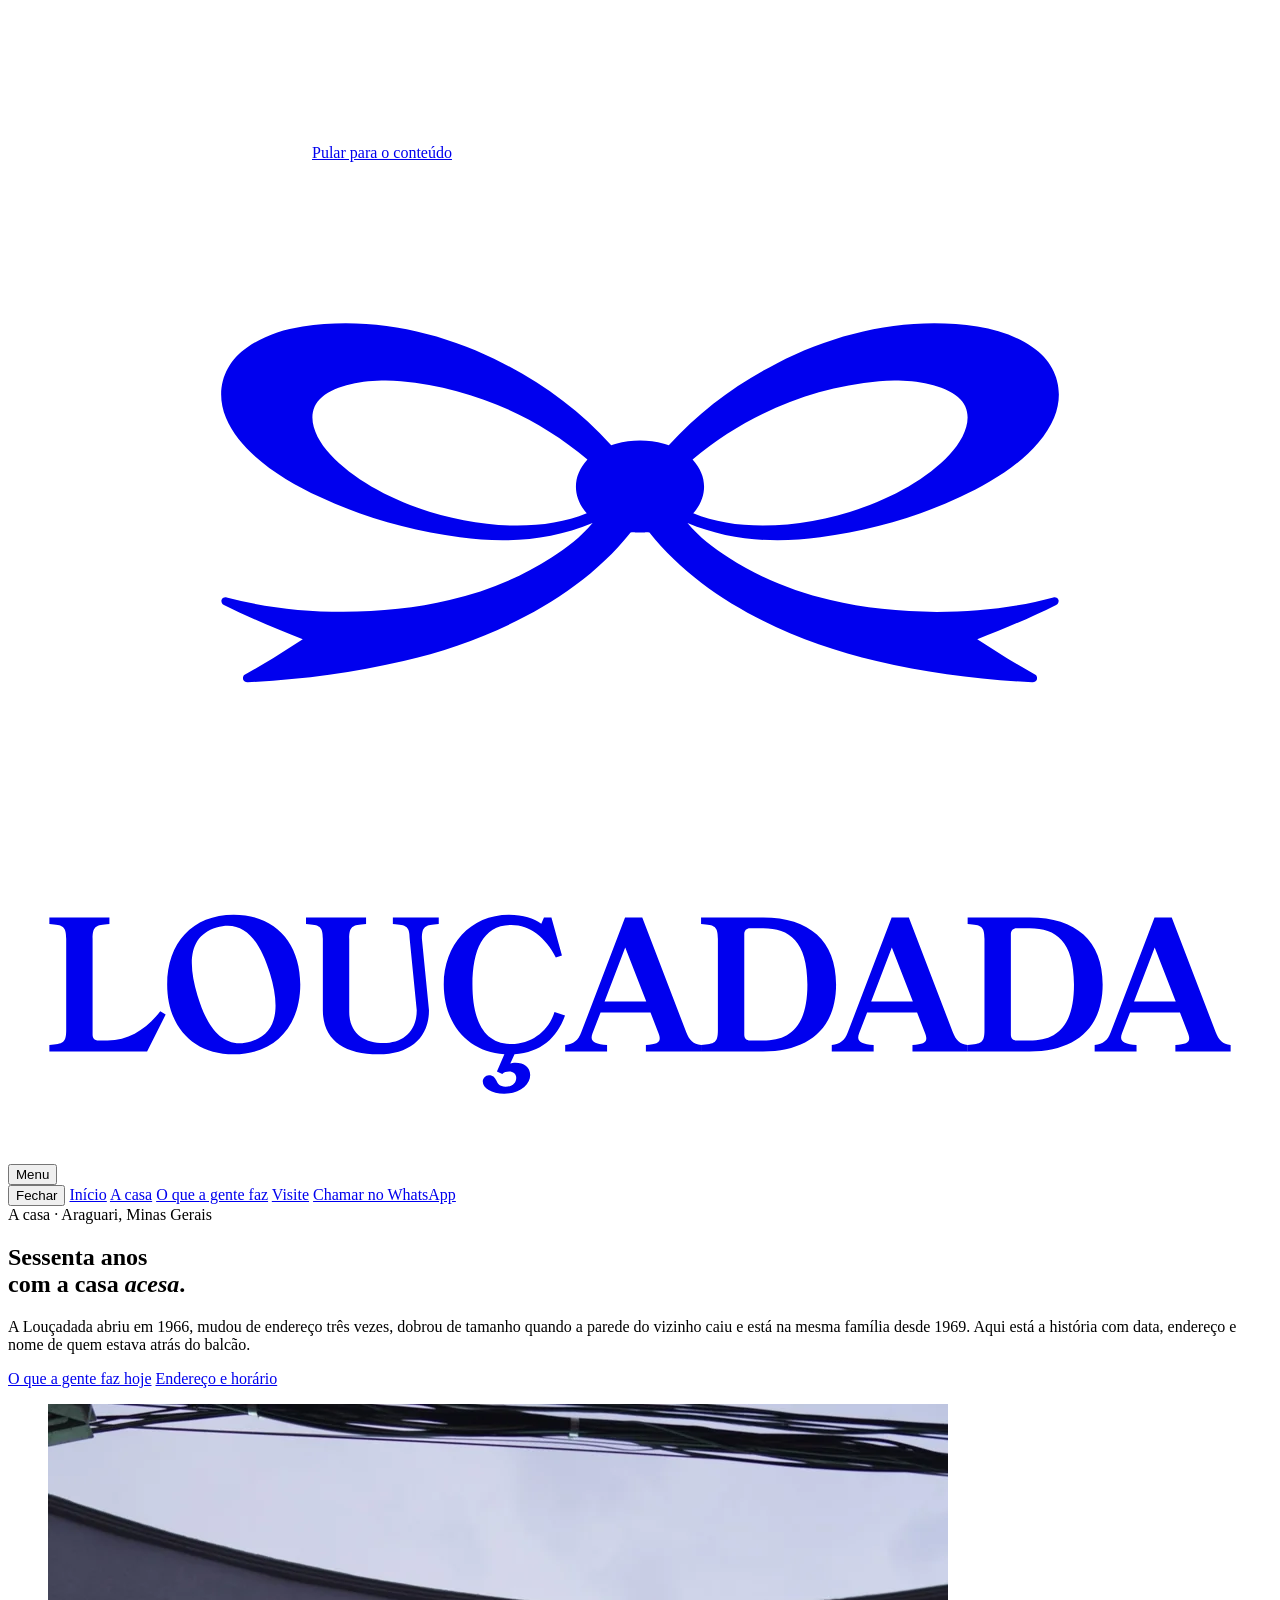
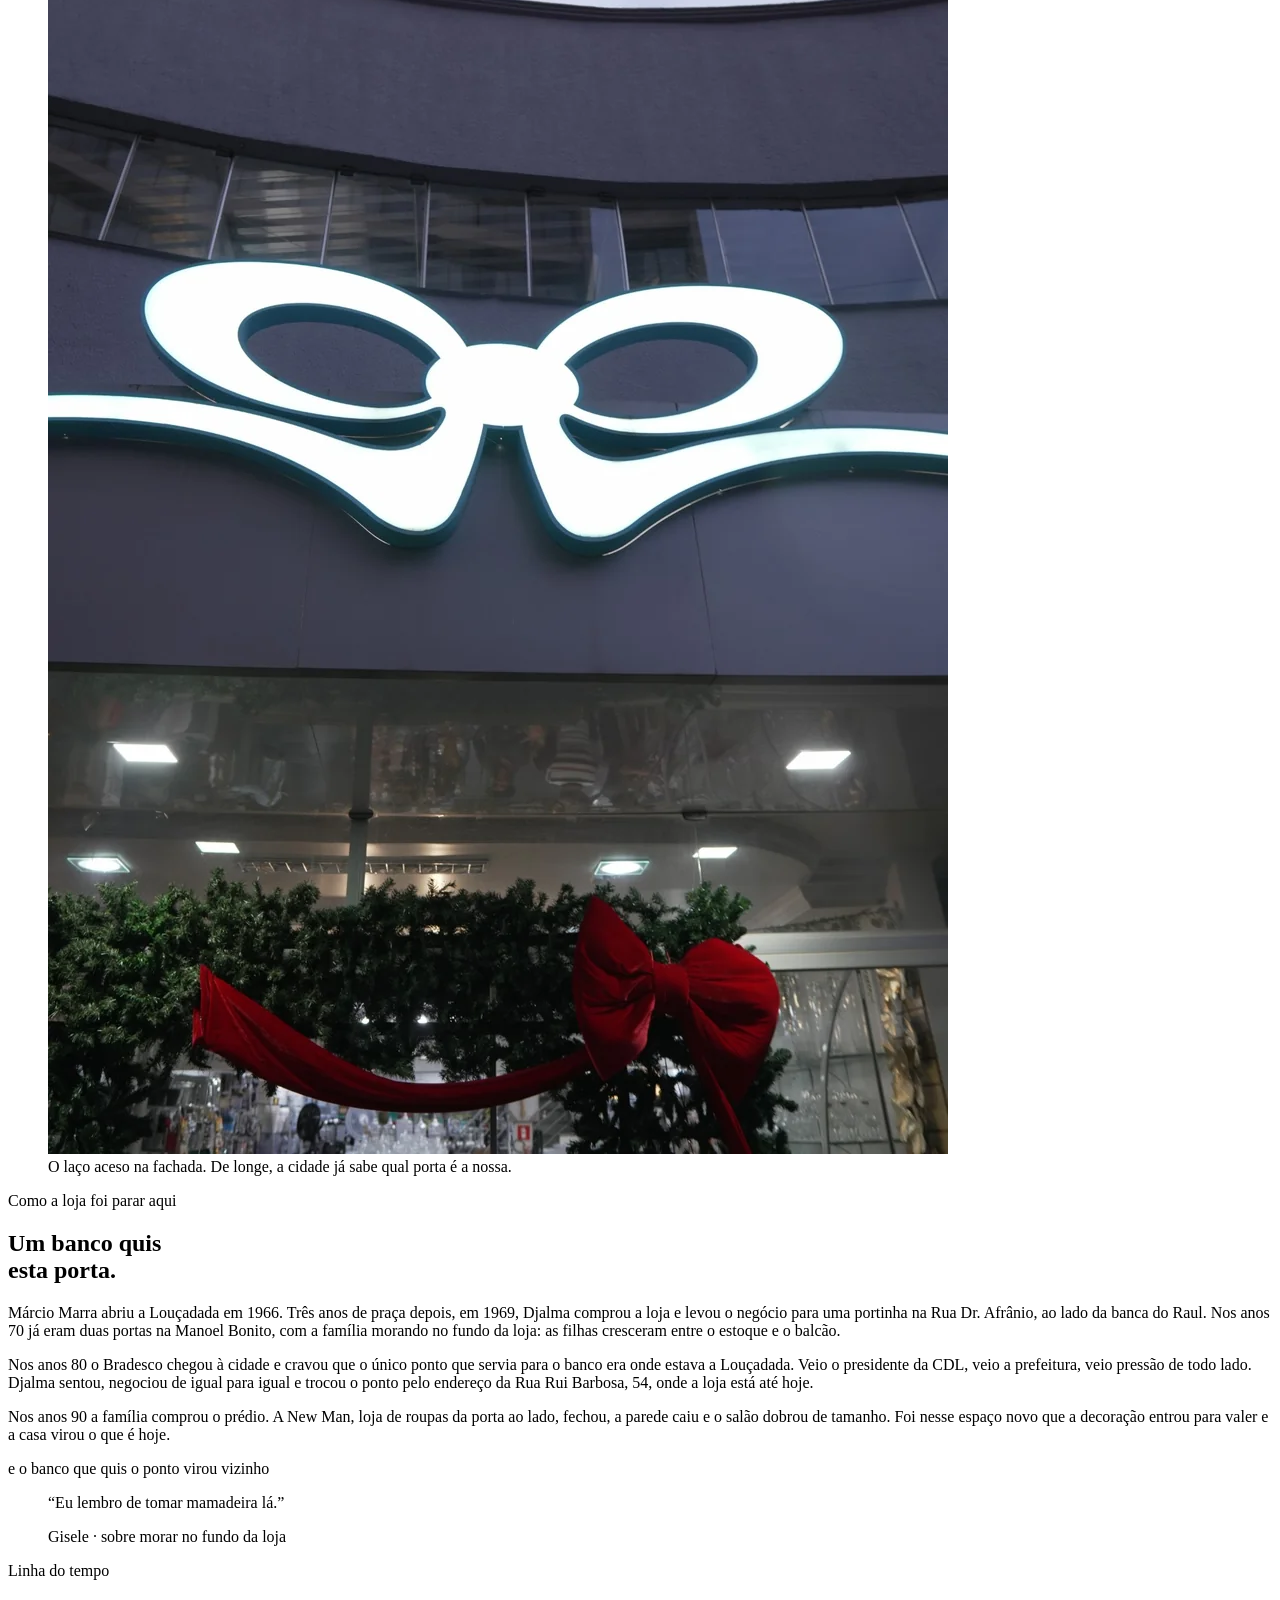
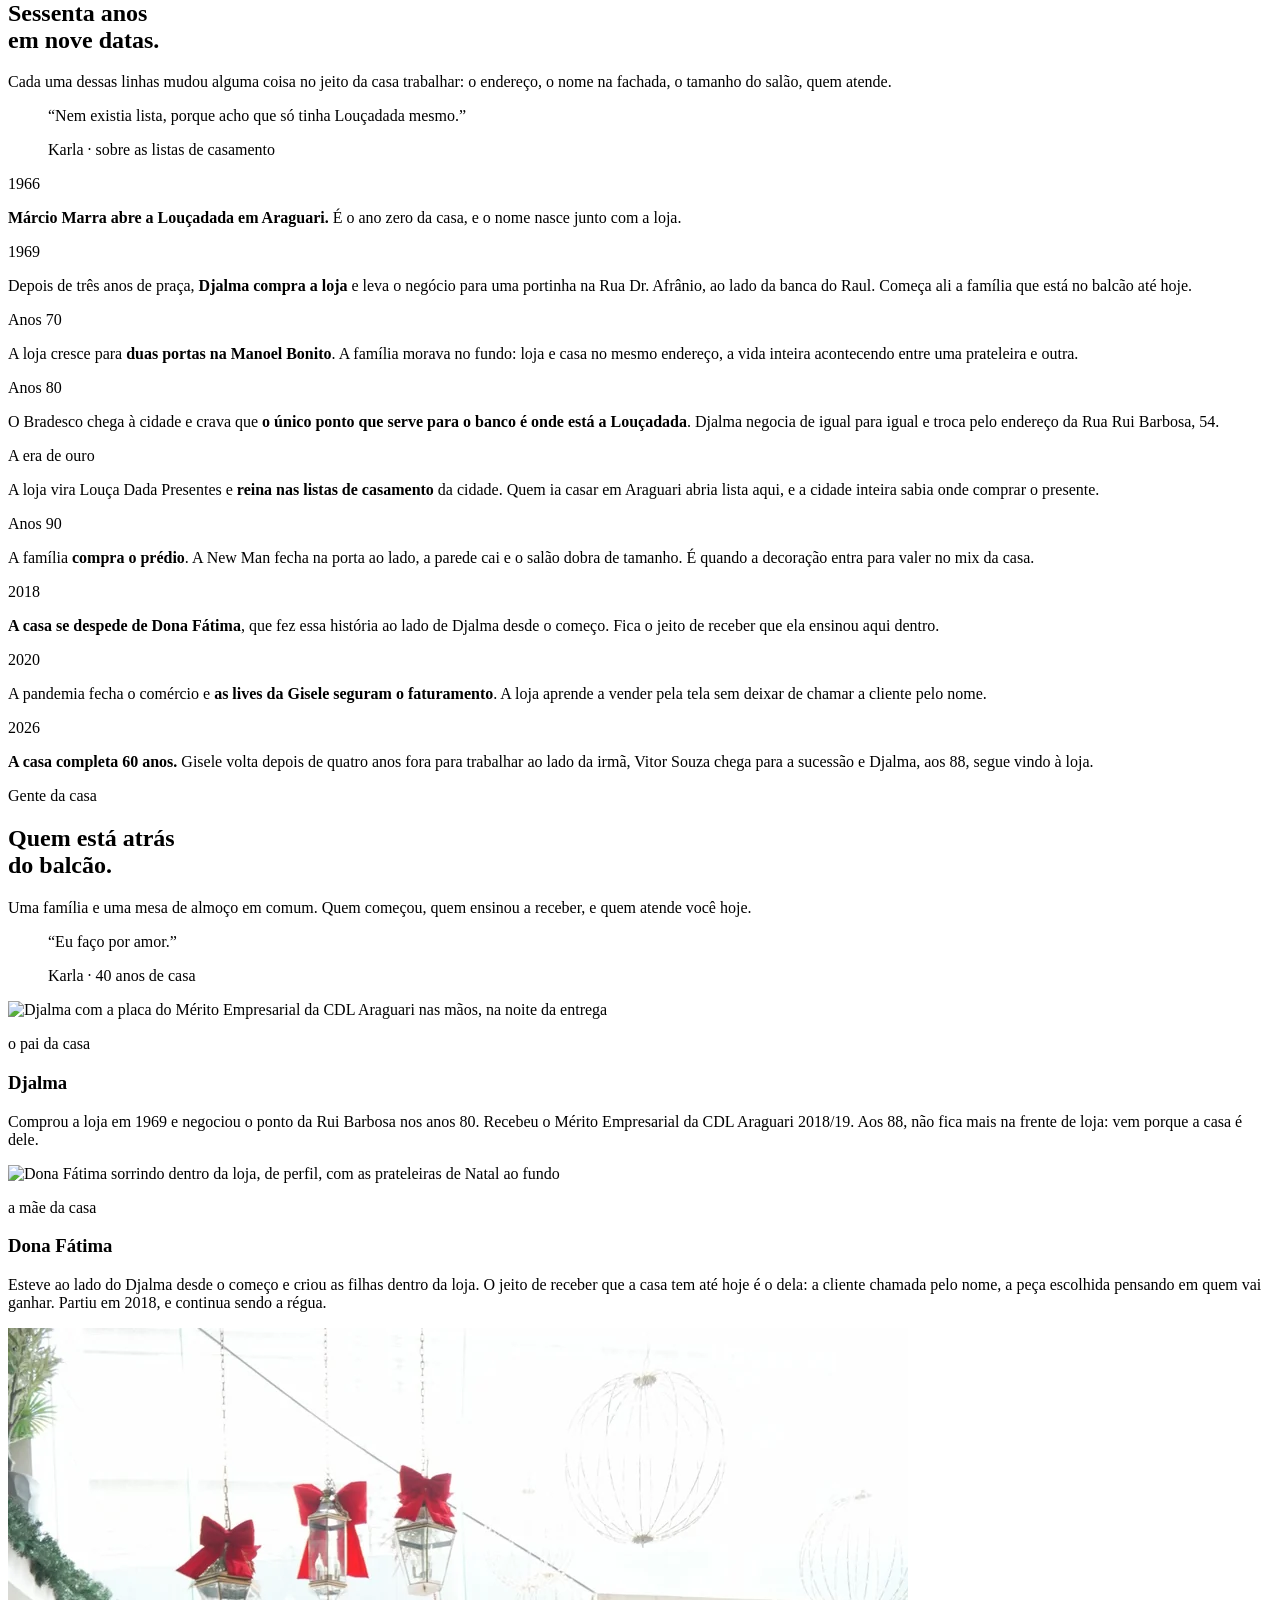
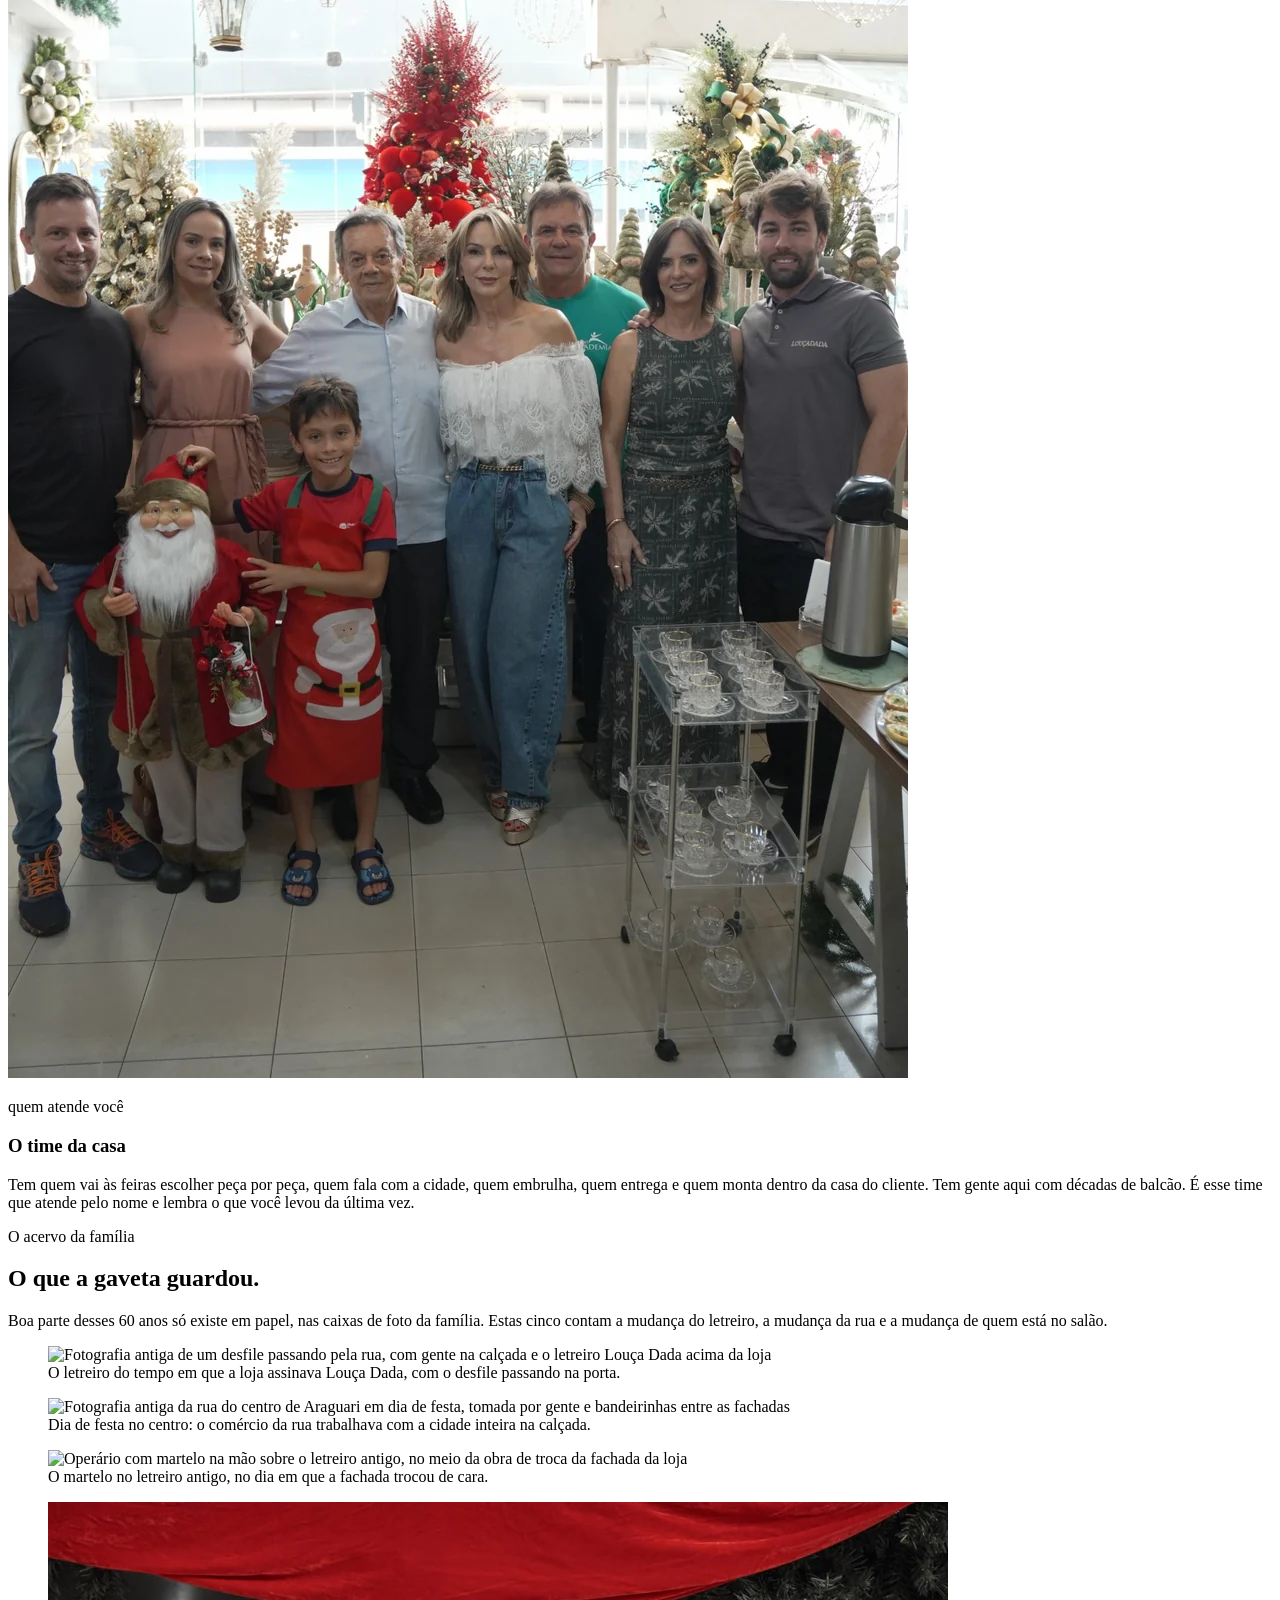
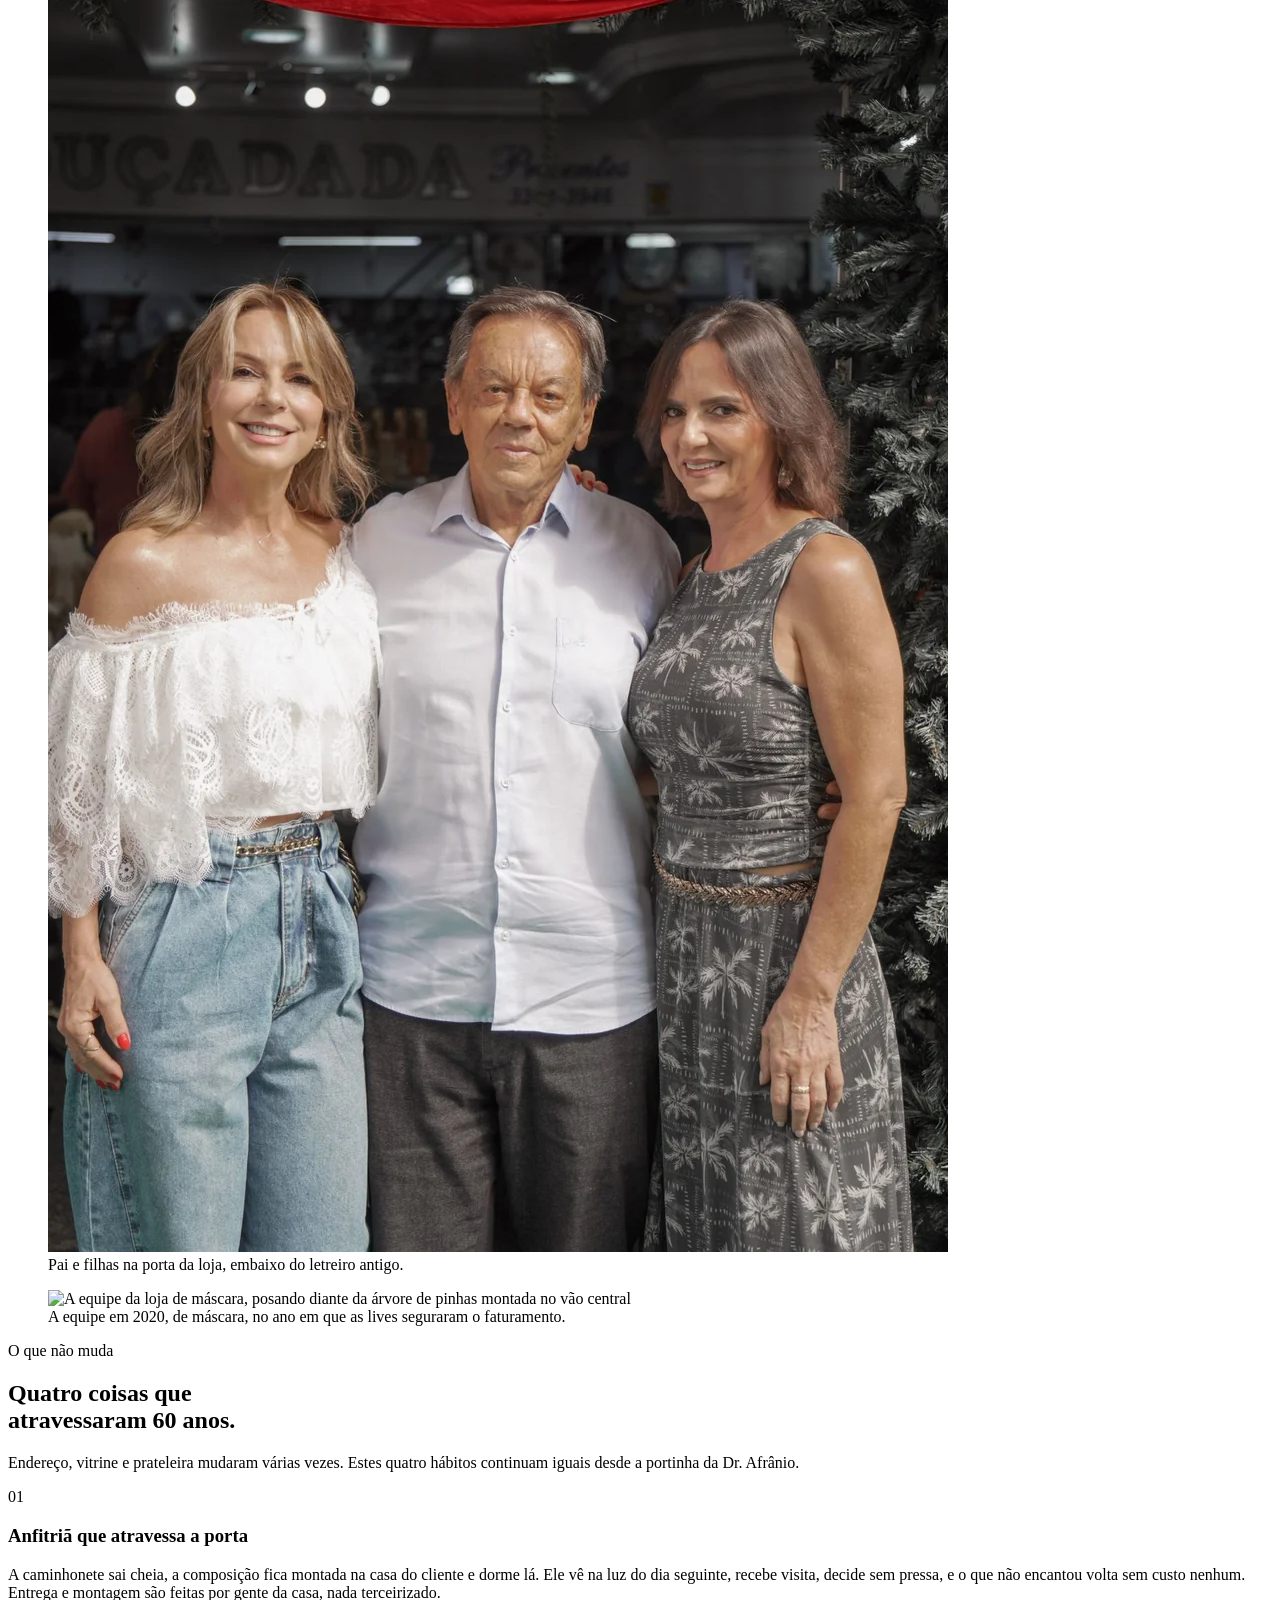
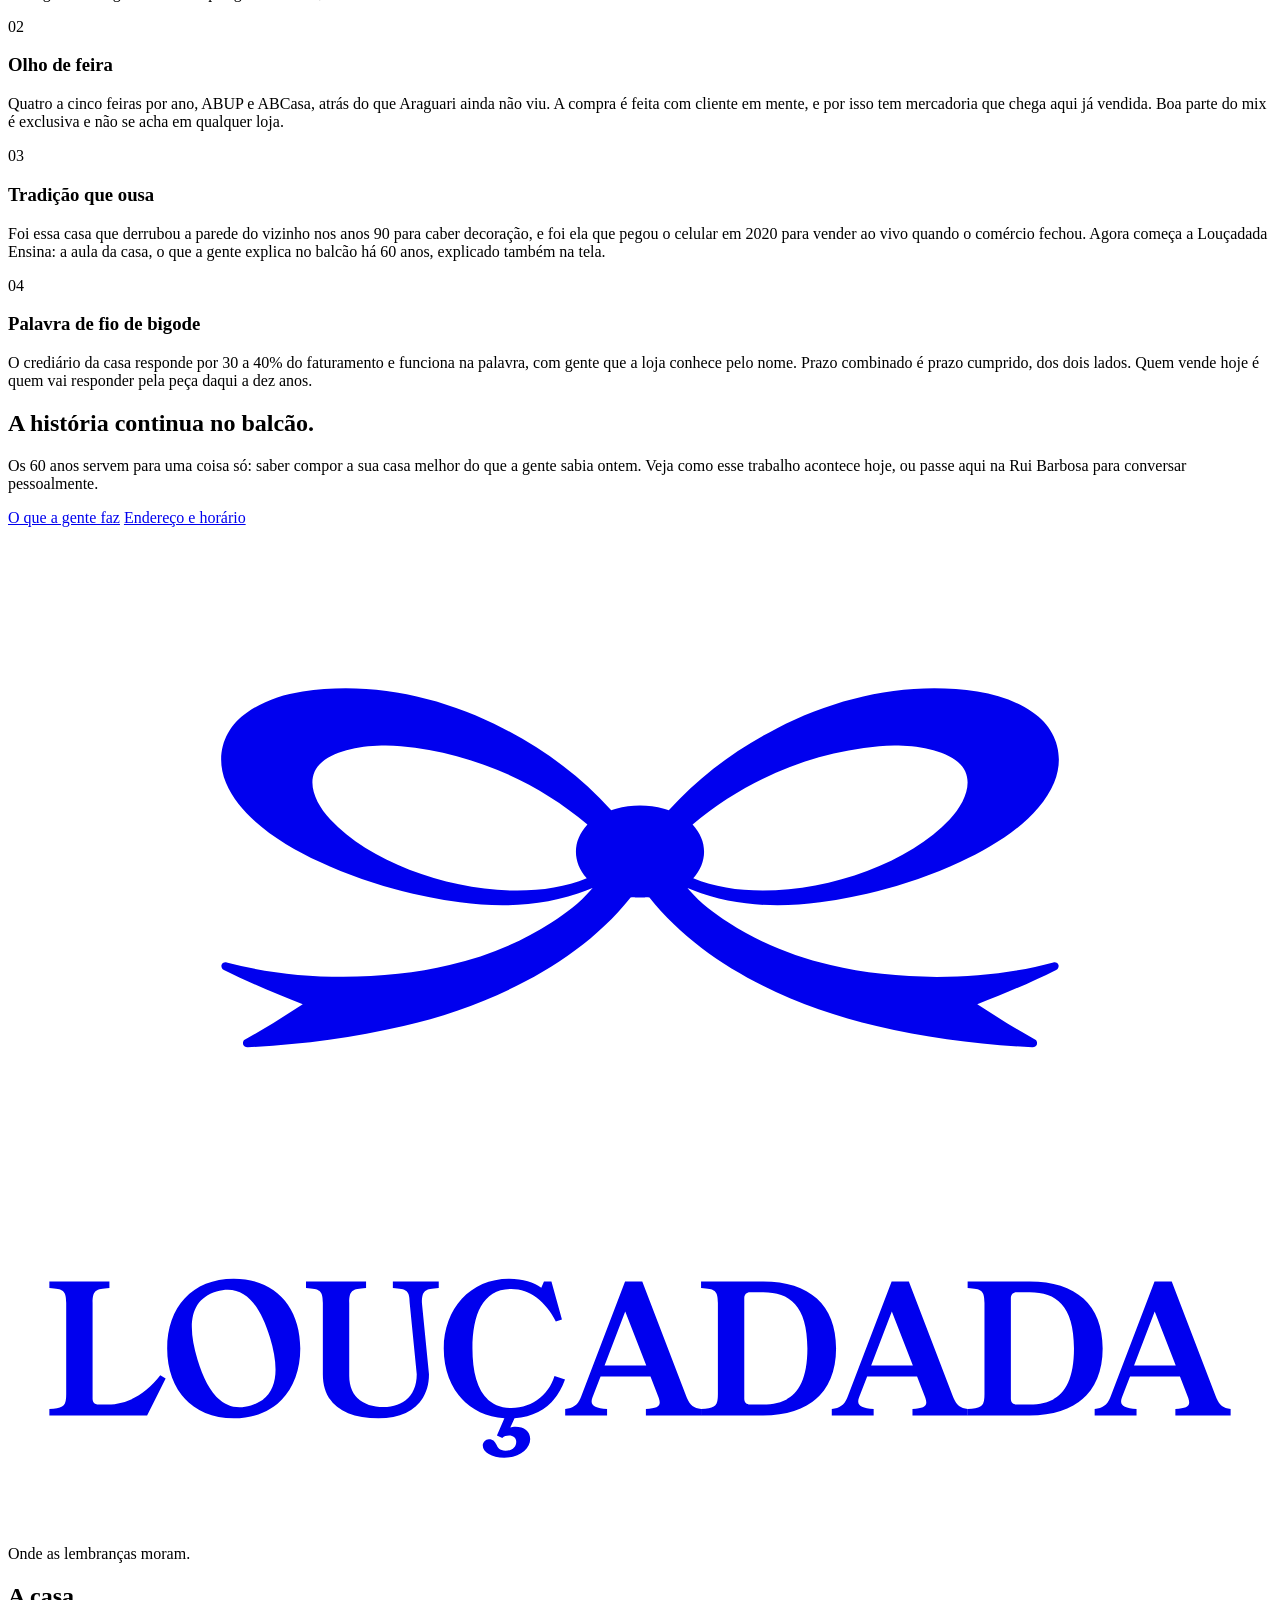
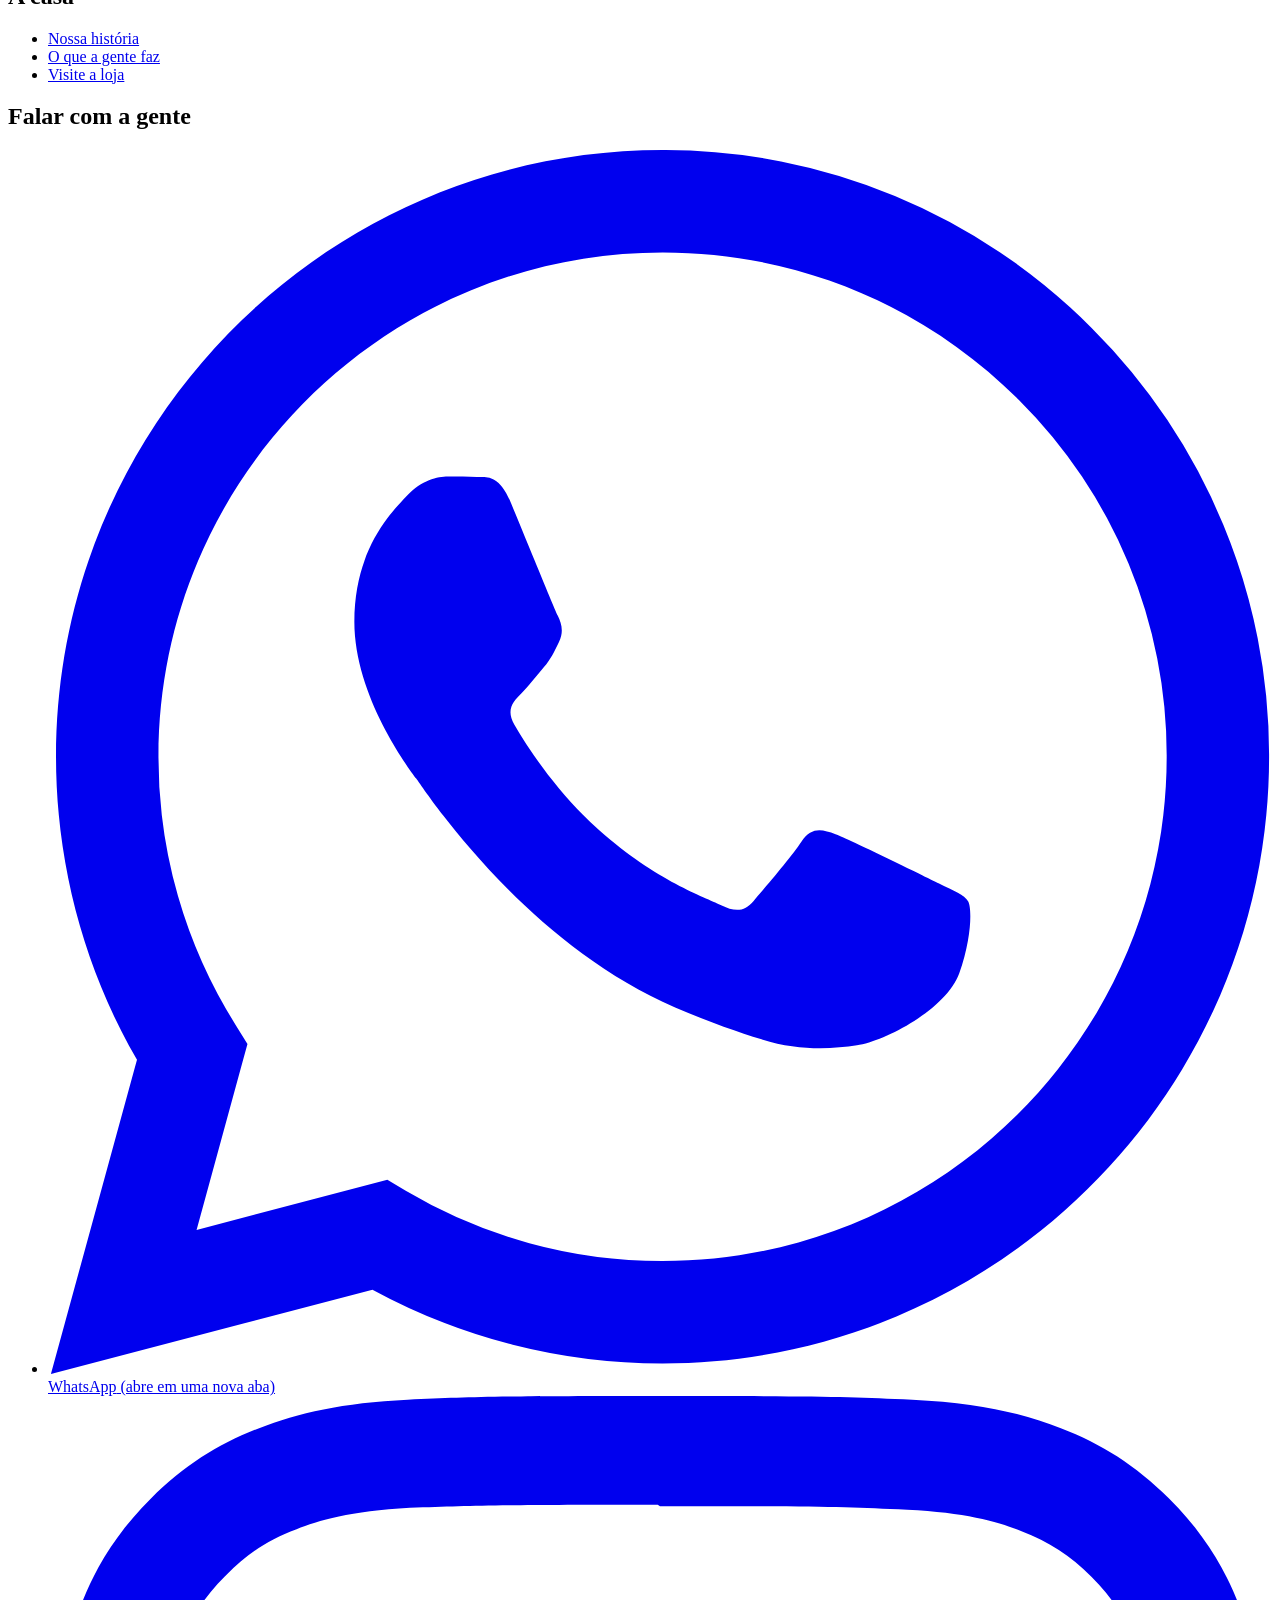
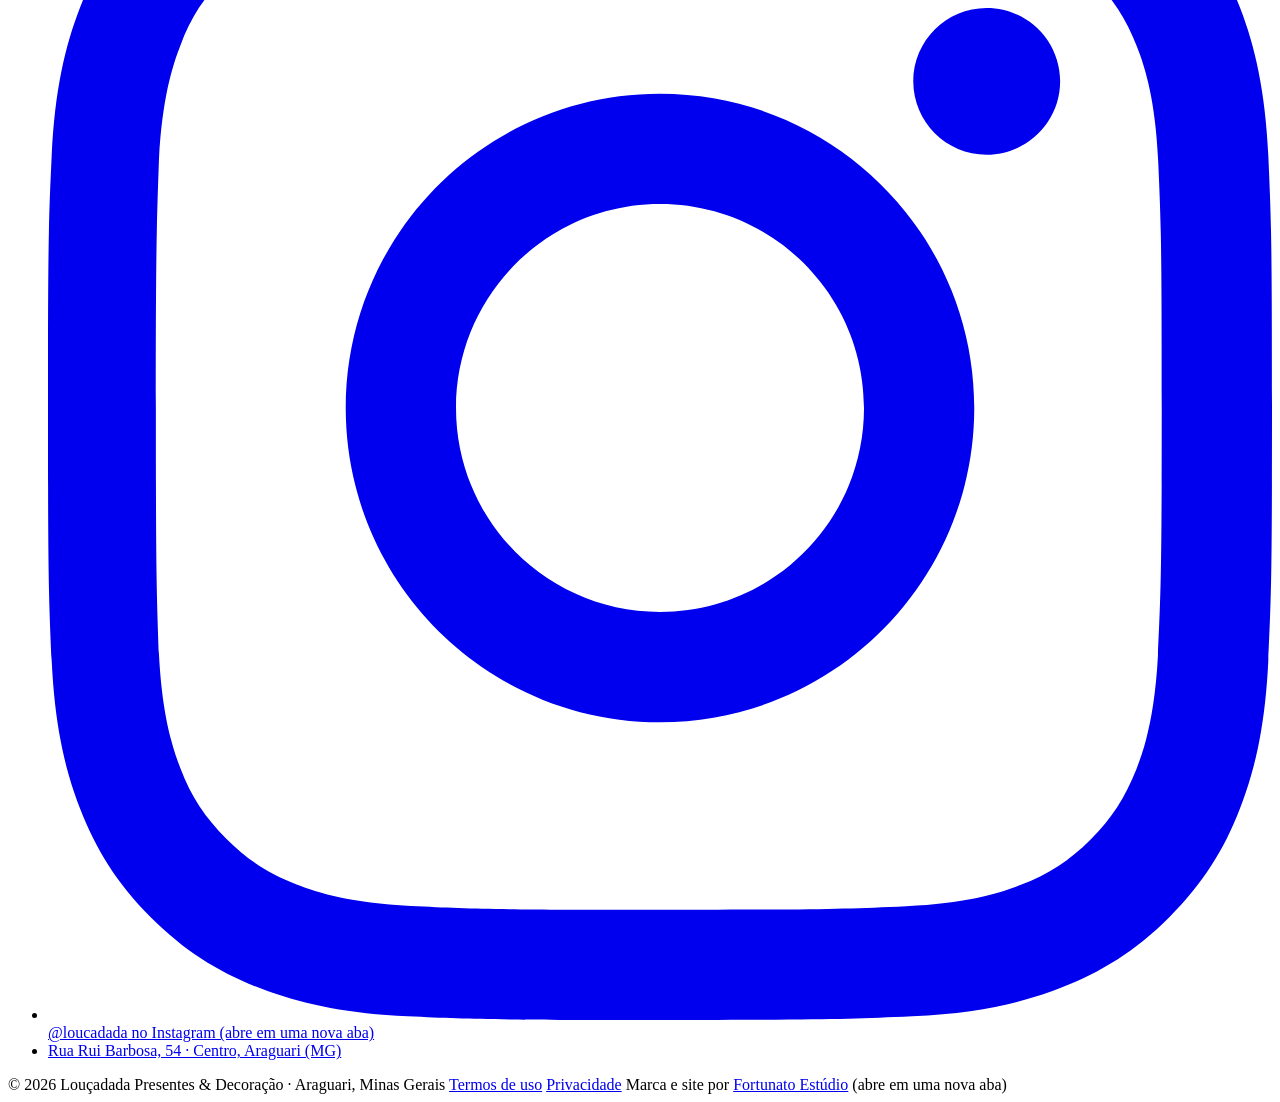
==== commit 71f7b30a: "Louçadada: quatro fotos novas do ensaio As trocas pedidas:   laço aceso        -> a foto nova da fac" ====
--- a/a-casa/index.html
+++ b/a-casa/index.html
@@ -134,10 +134,10 @@
 
       <figure class="abertura__foto surge">
         <img src="/assets/img/laco-aceso.webp"
-             alt="O laço da Louçadada, em escala monumental e iluminado por dentro, sobre a fachada da loja no fim do entardecer"
-             width="899" height="1599" fetchpriority="high" decoding="async" />
+             alt="O laço da Louçadada, em escala monumental e iluminado por dentro, sobre a fachada da loja, visto de baixo"
+             width="900" height="1350" fetchpriority="high" decoding="async" />
         <figcaption class="abertura__legenda">
-          O laço aceso no entardecer. De longe, a cidade já sabe qual porta é a nossa.
+          O laço aceso na fachada. De longe, a cidade já sabe qual porta é a nossa.
         </figcaption>
       </figure>
     </div>
@@ -324,9 +324,9 @@
         </div>
 
         <div class="gente surge">
-          <img src="/assets/img/casa-inteira.webp"
-               alt="A família e toda a equipe da Louçadada reunidas no salão da loja"
-               width="1080" height="968" loading="lazy" decoding="async" />
+          <img src="/assets/img/familia-salao.webp"
+               alt="A família da Louçadada reunida no salão da loja no Natal, entre árvores montadas e lanternas de teto"
+               width="900" height="1350" loading="lazy" decoding="async" />
           <p class="gente__papel">quem atende você</p>
           <h3>O time da casa</h3>
           <p>
@@ -369,8 +369,8 @@
           <figcaption>O martelo no letreiro antigo, no dia em que a fachada trocou de cara.</figcaption>
         </figure>
         <figure class="figura">
-          <img src="/assets/img/familia-natal.webp" alt="Djalma e as filhas juntos no cenário de Natal montado dentro da loja, entre enfeites e peças na prateleira" width="900" height="1171" loading="lazy" decoding="async" />
-          <figcaption>Pai e filhas no cenário de Natal que a casa monta dentro do salão todo ano.</figcaption>
+          <img src="/assets/img/familia-natal.webp" alt="Djalma entre as duas filhas na entrada da loja, embaixo do letreiro antigo em que se lê Louçadada Presentes" width="900" height="1350" loading="lazy" decoding="async" />
+          <figcaption>Pai e filhas na porta da loja, embaixo do letreiro antigo.</figcaption>
         </figure>
         <figure class="figura">
           <img src="/assets/img/time-2020.webp" alt="A equipe da loja de máscara, posando diante da árvore de pinhas montada no vão central" width="900" height="1181" loading="lazy" decoding="async" />
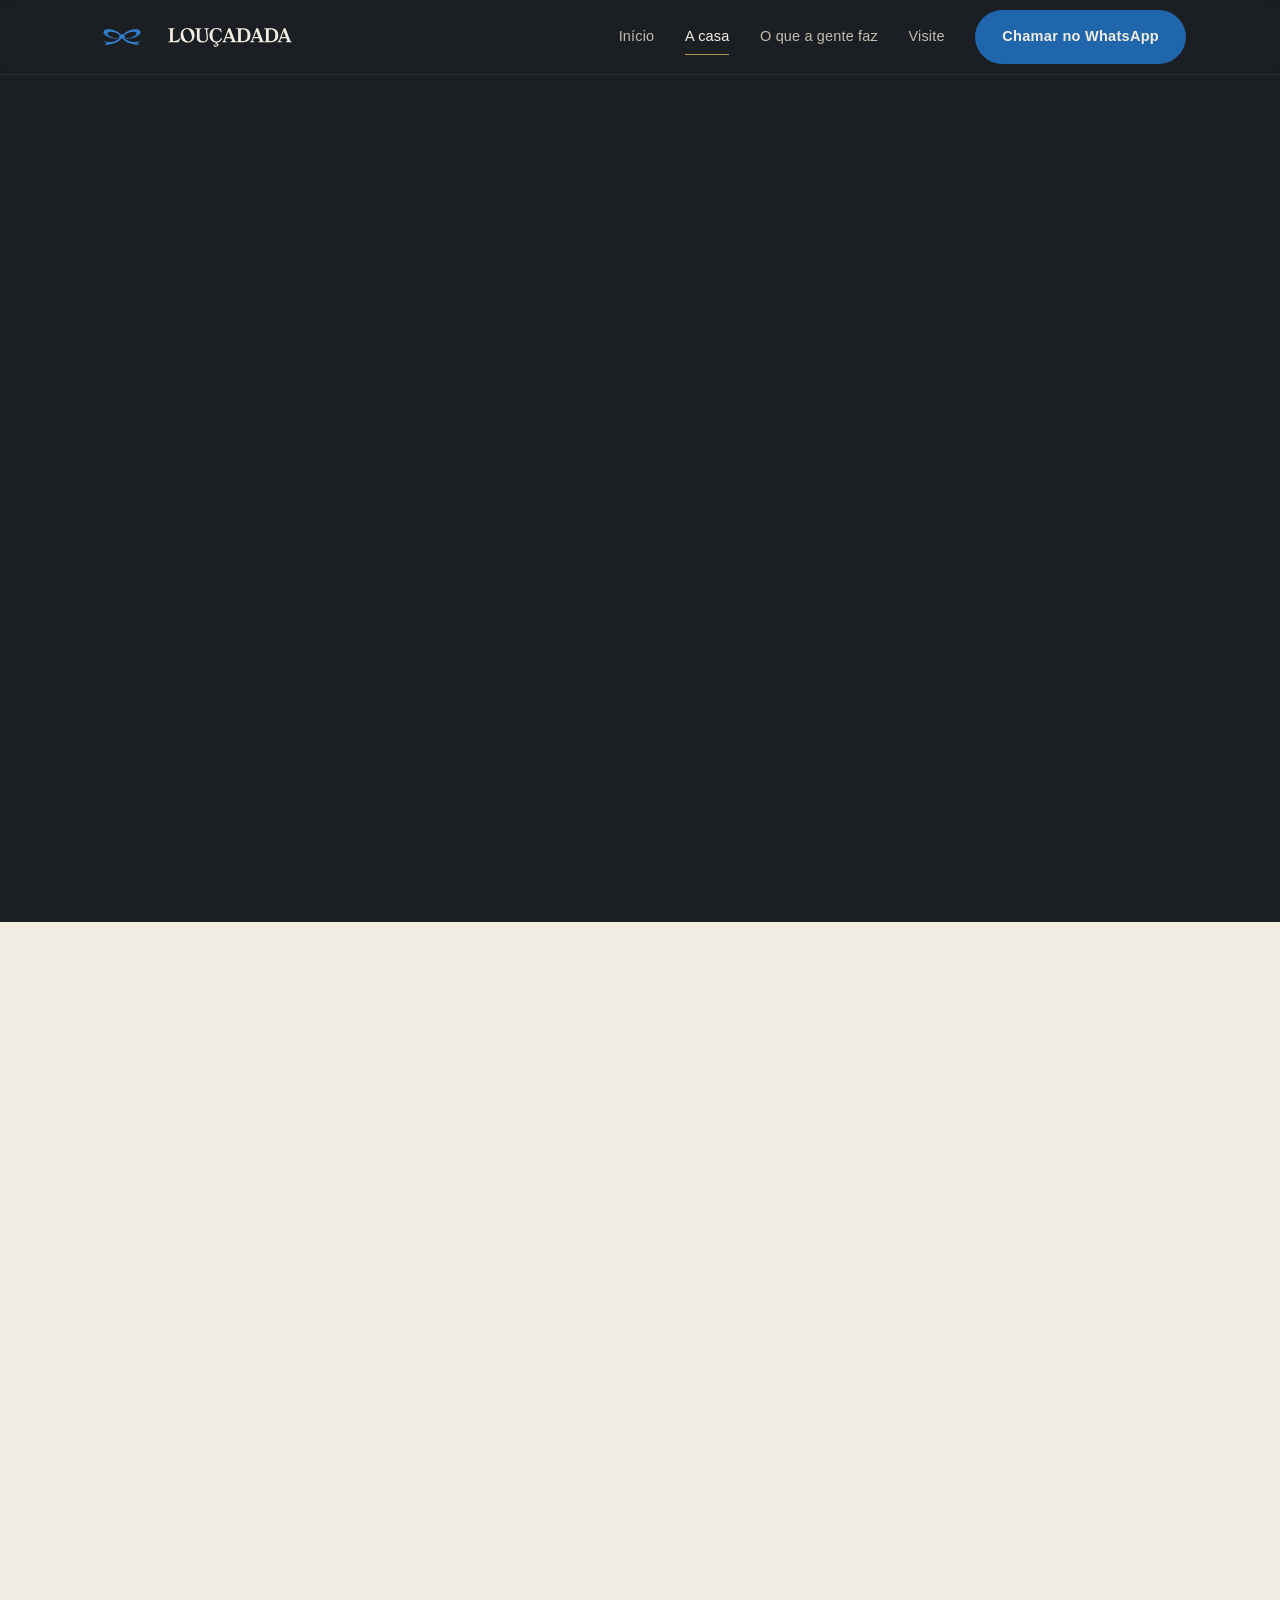
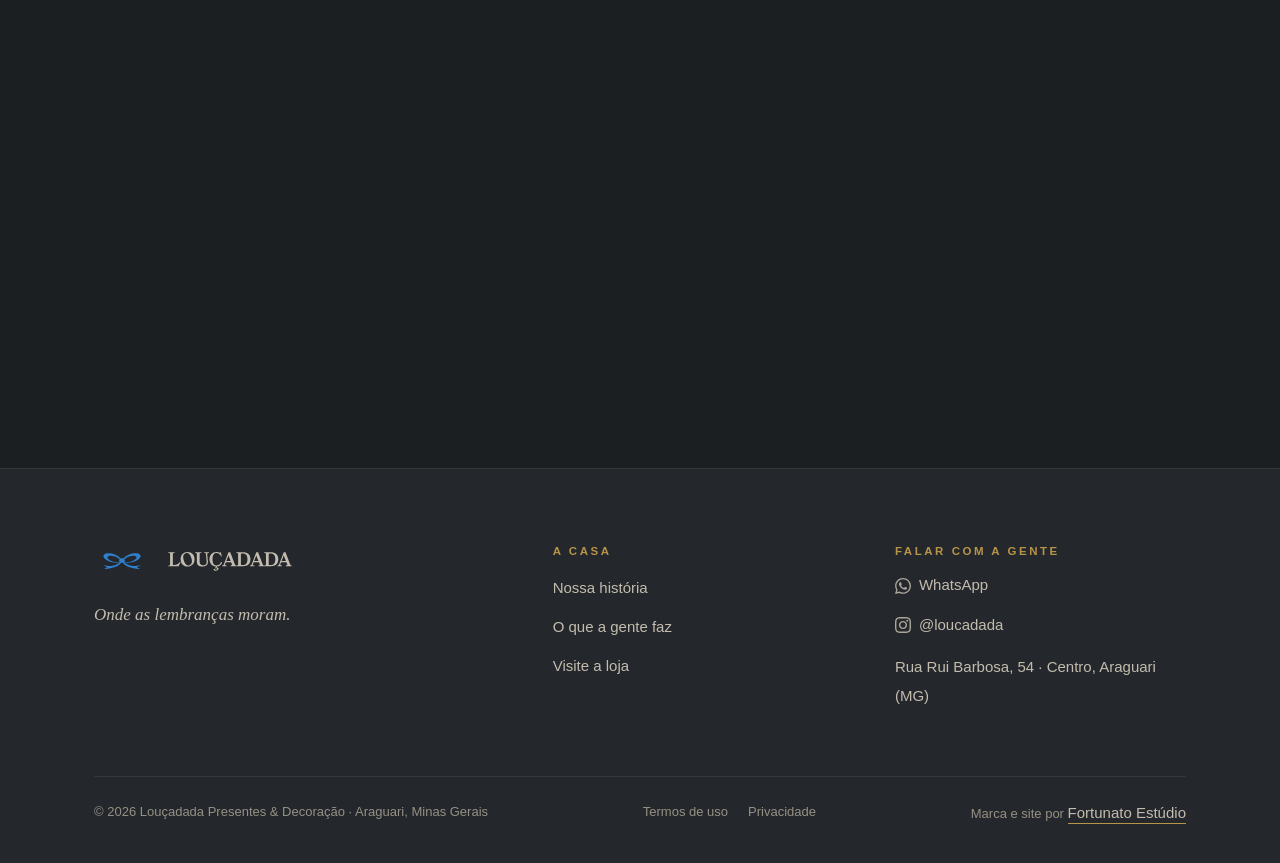
==== commit 819139f4: "Louçadada: a equipe em largura inteira e o canto de cristais "Montada bola por bola" abria um segund" ====
--- a/a-casa/index.html
+++ b/a-casa/index.html
@@ -295,7 +295,7 @@
         </blockquote>
       </div>
 
-      <div class="grade grade--3 mt-m">
+      <div class="grade grade--2 mt-m">
         <div class="gente surge">
           <img src="/assets/img/djalma-merito.webp"
                alt="Djalma com a placa do Mérito Empresarial da CDL Araguari nas mãos, na noite da entrega"
@@ -323,10 +323,15 @@
           </p>
         </div>
 
-        <div class="gente surge">
-          <img src="/assets/img/familia-salao.webp"
-               alt="A família da Louçadada reunida no salão da loja no Natal, entre árvores montadas e lanternas de teto"
-               width="900" height="1350" loading="lazy" decoding="async" />
+      </div>
+
+      <div class="time surge mt-m">
+        <figure class="figura">
+          <img src="/assets/img/time-loja.webp"
+               alt="A equipe da Louçadada posada na calçada em frente à loja, de camisa cinza da casa, embaixo de uma guirlanda verde com laço vermelho que emoldura a porta"
+               width="1500" height="930" loading="lazy" decoding="async" />
+        </figure>
+        <div>
           <p class="gente__papel">quem atende você</p>
           <h3>O time da casa</h3>
           <p>
@@ -335,6 +340,7 @@
             Tem gente aqui com décadas de balcão. É esse time que atende pelo nome
             e lembra o que você levou da última vez.
           </p>
+          <p class="nota mt-p">a casa inteira na porta, no dia da reinauguração</p>
         </div>
       </div>
     </div>
--- a/assets/css/site.css
+++ b/assets/css/site.css
@@ -0,0 +1,800 @@
+/* ==========================================================================
+   LOUÇADADA · sistema visual do site
+   Executa a Identidade Visual aprovada (Fortunato Estúdio, ago/2026).
+   Paleta 60-25-10-5: Grafite palco · Porcelana respiro · Azul assina · Latão joia.
+   Regra de contraste da marca: escuro carrega claro, claro carrega escuro,
+   e os dois acentos (azul e latão) nunca se tocam.
+   ========================================================================== */
+
+/* --- tokens ------------------------------------------------------------- */
+:root{
+  /* as quatro cores da casa */
+  --grafite:#24282C;
+  --grafite-fundo:#1C1F22;   /* um tom abaixo, pra dar profundidade de noite */
+  --grafite-alto:#2C3136;    /* superfície elevada sobre o grafite */
+  --azul:#1F66AC;
+  --azul-vivo:#2E7FCE;       /* o azul que respira em cima do grafite */
+  --azul-link:#5AA0E8;       /* o azul do toque: 6:1 no grafite, aguenta texto miúdo */
+  --latao:#B8934A;
+  --latao-claro:#CBA95F;
+  --porcelana:#F2EDE3;
+  --porcelana-fundo:#EDE7DA;
+
+  /* texto */
+  --tinta:var(--porcelana);
+  --tinta-suave:#C3BCAE;
+  --tinta-fraca:#969084;
+  --linha:rgba(242,237,227,.16);
+  --linha-fraca:rgba(242,237,227,.08);
+
+  /* letras
+     Bookmania é a serifa oficial da marca (licença Adobe). Se o webfont for
+     hospedado um dia, basta um @font-face com esse nome que ele assume sozinho.
+     Até lá, Fraunces segura a linhagem: serifa de corpo generoso, presença de
+     letreiro. O logotipo em si nunca depende de fonte — é vetor. */
+  --serifa:"Bookmania","Fraunces",Georgia,"Times New Roman",serif;
+  --sans:"Figtree",-apple-system,BlinkMacSystemFont,"Segoe UI",Roboto,sans-serif;
+  --caneta:"Caveat",cursive;
+
+  /* medidas */
+  --largura:1180px;
+  --largura-texto:64ch;
+  --gutter:clamp(20px,5vw,44px);
+  --secao:clamp(72px,10vw,128px);
+  --raio:4px;          /* a casa é de serifa e fita: canto quase reto */
+  --raio-foto:6px;
+  --transicao:.32s cubic-bezier(.22,.61,.36,1);
+}
+
+/* --- base --------------------------------------------------------------- */
+*,*::before,*::after{box-sizing:border-box}
+html{-webkit-text-size-adjust:100%;scroll-behavior:smooth}
+@media (prefers-reduced-motion:reduce){html{scroll-behavior:auto}}
+
+body{
+  margin:0;
+  background:var(--grafite-fundo);
+  color:var(--tinta);
+  font-family:var(--sans);
+  font-size:clamp(16px,.42vw + 15px,17.5px);
+  line-height:1.65;
+  font-weight:380;
+  -webkit-font-smoothing:antialiased;
+  text-rendering:optimizeLegibility;
+  overflow-x:hidden;
+}
+
+img,svg,video{max-width:100%;height:auto;display:block}
+a{color:inherit}
+ul,ol{margin:0;padding:0;list-style:none}
+h1,h2,h3,h4,p,figure,blockquote{margin:0}
+button{font:inherit;color:inherit;cursor:pointer}
+
+::selection{background:var(--azul);color:var(--porcelana)}
+
+:focus-visible{
+  outline:2px solid var(--latao-claro);
+  outline-offset:3px;
+  /* um anel escuro por fora garante o contraste também sobre porcelana */
+  box-shadow:0 0 0 5px var(--grafite-fundo);
+  border-radius:2px;
+}
+.claro :focus-visible{box-shadow:0 0 0 5px var(--grafite)}
+
+/* pula pro conteúdo, pra quem navega no teclado */
+.pular{
+  position:absolute;left:-9999px;top:0;z-index:999;
+  background:var(--porcelana);color:var(--grafite);
+  padding:12px 20px;font-weight:600;
+}
+.pular:focus{left:12px;top:12px}
+
+/* --- tipografia --------------------------------------------------------- */
+.display,h1,h2,h3{
+  font-family:var(--serifa);
+  font-weight:600;
+  line-height:1.06;
+  letter-spacing:-.018em;
+  font-variation-settings:"SOFT" 30,"WONK" 0;
+}
+h1,.t-1{font-size:clamp(40px,6.2vw,76px)}
+h2,.t-2{font-size:clamp(31px,4.1vw,52px);line-height:1.1}
+h3,.t-3{font-size:clamp(22px,2.2vw,29px);line-height:1.18;letter-spacing:-.012em}
+
+.sobrelinha{
+  font-family:var(--sans);
+  font-size:11.5px;
+  font-weight:650;
+  letter-spacing:.24em;
+  text-transform:uppercase;
+  color:var(--latao);
+  display:block;
+  margin-bottom:18px;
+}
+.sobrelinha--azul{color:var(--azul)}
+
+.linha-fina{
+  font-size:clamp(18px,1.9vw,22.5px);
+  line-height:1.5;
+  color:var(--tinta-suave);
+  max-width:56ch;
+  font-weight:340;
+}
+
+.texto p + p{margin-top:1.15em}
+.texto{max-width:var(--largura-texto)}
+
+/* a terceira voz: a caneta da casa. Sempre grande, sempre torta. */
+.nota{
+  font-family:var(--caneta);
+  font-size:clamp(25px,2.6vw,33px);
+  line-height:1.15;
+  color:var(--latao-claro);
+  transform:rotate(-2.5deg);
+  display:inline-block;
+  font-weight:500;
+}
+.nota--porcelana{color:var(--porcelana)}
+.nota--direita{transform:rotate(2deg)}
+
+/* --- layout ------------------------------------------------------------- */
+.envelope{
+  width:100%;
+  max-width:var(--largura);
+  margin-inline:auto;
+  padding-inline:var(--gutter);
+}
+.secao{padding-block:var(--secao)}
+.secao--curta{padding-block:clamp(52px,7vw,84px)}
+
+/* o claro entra como respiro, nunca como regra */
+.claro{background:var(--porcelana);color:var(--grafite)}
+.claro .sobrelinha{color:var(--azul)}
+.claro .cartao__num{color:var(--azul)}
+.claro .linha-fina{color:#54514A}
+.claro .nota{color:var(--azul)}
+.claro a:not(.botao){text-decoration-color:rgba(36,40,44,.35)}
+
+.escuro-alto{background:var(--grafite)}
+
+.duas{
+  display:grid;
+  grid-template-columns:repeat(2,minmax(0,1fr));
+  gap:clamp(32px,5vw,72px);
+  align-items:center;
+}
+.duas--texto-maior{grid-template-columns:1.08fr .92fr}
+@media (max-width:860px){
+  .duas,.duas--texto-maior{grid-template-columns:1fr;gap:36px}
+}
+
+.grade{display:grid;gap:clamp(20px,2.4vw,30px)}
+.grade--2{grid-template-columns:repeat(2,minmax(0,1fr))}
+.grade--3{grid-template-columns:repeat(3,minmax(0,1fr))}
+.grade--4{grid-template-columns:repeat(4,minmax(0,1fr))}
+@media (max-width:900px){
+  .grade--3,.grade--4{grid-template-columns:repeat(2,minmax(0,1fr))}
+}
+@media (max-width:560px){
+  .grade--2,.grade--3,.grade--4{grid-template-columns:1fr}
+}
+
+/* --- marca -------------------------------------------------------------- */
+.marca{display:inline-flex;align-items:center;gap:14px;text-decoration:none;color:var(--porcelana)}
+/* o laço é o herói da fachada, em escala de arquitetura: na assinatura ele
+   também manda, e não fica de coadjuvante do nome */
+.marca__laco{width:56px;color:var(--azul-vivo);flex:none;transition:color var(--transicao)}
+.marca__nome{width:132px;color:currentColor}
+/* o toque acende o azul, não troca de cor: latão é joia parada, não é estado */
+.marca:hover .marca__laco{color:var(--azul-link)}
+.claro .marca:hover .marca__laco{color:var(--azul-vivo)}
+.claro .marca{color:var(--grafite)}
+.claro .marca__laco{color:var(--azul)}
+
+/* --- cabeçalho ---------------------------------------------------------- */
+.topo{
+  position:sticky;top:0;z-index:60;
+  background:rgba(28,31,34,.86);
+  backdrop-filter:saturate(150%) blur(14px);
+  -webkit-backdrop-filter:saturate(150%) blur(14px);
+  border-bottom:1px solid var(--linha-fraca);
+  padding-top:env(safe-area-inset-top,0px);
+}
+.topo__linha{
+  display:flex;align-items:center;justify-content:space-between;
+  gap:24px;min-height:74px;
+}
+.menu{display:flex;align-items:center;gap:clamp(18px,2.4vw,34px)}
+.menu a{
+  text-decoration:none;font-size:14.5px;font-weight:500;
+  color:var(--tinta-suave);letter-spacing:.01em;
+  padding:6px 0;position:relative;transition:color var(--transicao);
+}
+.menu a::after{
+  content:"";position:absolute;left:0;right:100%;bottom:0;height:1px;
+  background:var(--latao);transition:right var(--transicao);
+}
+.menu a:hover,.menu a[aria-current="page"]{color:var(--porcelana)}
+.menu a:hover::after,.menu a[aria-current="page"]::after{right:0}
+/* o botão dentro do menu não herda o estilo de link do menu */
+.menu a.botao{padding:14px 26px;font-weight:600;letter-spacing:.02em;color:var(--porcelana)}
+.menu a.botao::after{display:none}
+
+.abrir-menu{
+  display:none;background:none;border:1px solid var(--linha);
+  color:var(--porcelana);padding:9px 15px;border-radius:var(--raio);
+  font-size:13px;letter-spacing:.12em;text-transform:uppercase;font-weight:600;
+}
+@media (max-width:860px){
+  .abrir-menu{display:block}
+  /* o backdrop-filter do topo criaria um containing block e prenderia o painel
+     fixo do menu dentro da altura do cabeçalho. No celular ele sai, e o fundo
+     vira sólido, que é melhor pra leitura de qualquer jeito. */
+  .topo{
+    background:var(--grafite-fundo);
+    backdrop-filter:none;
+    -webkit-backdrop-filter:none;
+  }
+  .menu{
+    position:fixed;inset:0;top:0;
+    background:var(--grafite);
+    flex-direction:column;align-items:flex-start;justify-content:center;
+    gap:8px;
+    padding:calc(var(--gutter) + 56px + env(safe-area-inset-top,0px)) var(--gutter)
+            calc(var(--gutter) + env(safe-area-inset-bottom,0px));
+    /* se a lista crescer, ela rola dentro do painel em vez de vazar pra fora dele */
+    overflow-y:auto;
+    overscroll-behavior:contain;
+    transform:translateY(-100%);
+    /* fechado, some de verdade: sai do foco do teclado e do leitor de tela */
+    visibility:hidden;
+    transition:transform .4s cubic-bezier(.22,.61,.36,1),visibility 0s linear .4s;
+    z-index:80;
+  }
+  .menu[data-aberto="true"]{
+    transform:translateY(0);
+    visibility:visible;
+    transition:transform .4s cubic-bezier(.22,.61,.36,1),visibility 0s;
+  }
+  .menu a{font-family:var(--serifa);font-size:30px;color:var(--porcelana);padding:10px 0}
+  .menu a::after{display:none}
+  .menu .botao{margin-top:20px;font-size:15px}
+  .fechar-menu{
+    position:absolute;top:calc(22px + env(safe-area-inset-top,0px));right:var(--gutter);
+    background:none;border:1px solid var(--linha);color:var(--porcelana);
+    padding:9px 15px;border-radius:var(--raio);font-size:13px;
+    letter-spacing:.12em;text-transform:uppercase;font-weight:600;
+  }
+}
+.fechar-menu{display:none}
+@media (max-width:860px){.menu[data-aberto="true"] .fechar-menu{display:block}}
+
+/* --- botões ------------------------------------------------------------- */
+.botao{
+  display:inline-flex;align-items:center;gap:10px;
+  padding:14px 26px;border-radius:999px;
+  font-size:14.5px;font-weight:600;letter-spacing:.02em;
+  text-decoration:none;border:1px solid transparent;
+  transition:background var(--transicao),color var(--transicao),border-color var(--transicao),transform .18s;
+  white-space:nowrap;
+}
+.botao:active{transform:translateY(1px)}
+.botao svg{width:15px;flex:none}
+
+.botao--azul{background:var(--azul);color:var(--porcelana);border-color:var(--azul)}
+.botao--azul:hover{background:var(--azul-vivo);border-color:var(--azul-vivo)}
+
+.botao--linha{border-color:var(--linha);color:var(--porcelana)}
+.botao--linha:hover{border-color:var(--porcelana);background:rgba(242,237,227,.06)}
+
+.claro .botao--linha{border-color:rgba(36,40,44,.28);color:var(--grafite)}
+.claro .botao--linha:hover{border-color:var(--grafite);background:rgba(36,40,44,.05)}
+
+.botao--escuro{background:var(--grafite);color:var(--porcelana);border-color:var(--grafite)}
+.botao--escuro:hover{background:#171A1D;border-color:#171A1D}
+
+/* link de texto com o filete de latão */
+.link{
+  color:inherit;text-decoration:none;
+  border-bottom:1px solid var(--latao);
+  padding-bottom:2px;
+  transition:border-color var(--transicao),color var(--transicao);
+}
+.link:hover{color:var(--azul-link);border-color:var(--azul-link)}
+.claro .link:hover{color:var(--azul);border-color:var(--azul)}
+
+/* --- abertura (hero) ---------------------------------------------------- */
+.abertura{
+  padding-block:clamp(52px,8vw,104px) clamp(60px,9vw,120px);
+  position:relative;overflow:hidden;
+}
+.abertura__grade{
+  display:grid;
+  grid-template-columns:1.02fr .98fr;
+  gap:clamp(34px,5vw,74px);
+  align-items:center;
+}
+@media (max-width:900px){.abertura__grade{grid-template-columns:1fr;gap:38px}}
+
+.abertura h1{margin-bottom:22px}
+.abertura h1 em{
+  font-style:italic;color:var(--latao-claro);
+  font-variation-settings:"SOFT" 60,"WONK" 1;
+}
+.abertura__acoes{display:flex;flex-wrap:wrap;gap:12px;margin-top:34px}
+
+.abertura__foto{
+  position:relative;border-radius:var(--raio-foto);overflow:hidden;
+  box-shadow:0 30px 80px rgba(0,0,0,.45);
+}
+.abertura__foto img{width:100%;aspect-ratio:4/5;object-fit:cover}
+.abertura__legenda{
+  position:absolute;left:0;right:0;bottom:0;
+  padding:72px 26px 20px;
+  background:linear-gradient(to top,rgba(20,23,25,.94) 32%,transparent);
+  font-size:13px;color:var(--tinta-suave);letter-spacing:.02em;
+  line-height:1.45;
+}
+
+/* --- o álbum da casa: as fotos se revezando ----------------------------- */
+/* Sem JS, só a primeira aparece, e ela sozinha já conta a história.
+   Com JS, o script liga os controles e o revezamento. */
+.album{display:grid}
+.album__item{
+  grid-area:1/1;margin:0;position:relative;
+  opacity:0;visibility:hidden;
+  transition:opacity .9s ease,visibility 0s linear .9s;
+}
+.album__item[data-ativa]{
+  opacity:1;visibility:visible;
+  transition:opacity .9s ease,visibility 0s;
+}
+.album__item img{display:block}
+
+.album__controles{
+  grid-area:1/1;align-self:end;justify-self:stretch;
+  position:relative;z-index:2;
+  display:flex;align-items:center;justify-content:space-between;gap:14px;
+  padding:0 18px 16px;
+  opacity:0;visibility:hidden;pointer-events:none;  /* o JS revela quando assume o álbum */
+}
+.album[data-ligado] .album__controles{opacity:1;visibility:visible;pointer-events:auto}
+.album[data-ligado] .abertura__legenda{padding-bottom:52px}
+
+.album__pontos{display:flex;gap:7px}
+.album__ponto{
+  width:7px;height:7px;padding:0;border-radius:50%;
+  border:1px solid rgba(242,237,227,.55);background:transparent;
+  transition:background var(--transicao),border-color var(--transicao),transform var(--transicao);
+}
+.album__ponto[aria-current="true"]{
+  background:var(--latao-claro);border-color:var(--latao-claro);transform:scale(1.25);
+}
+.album__ponto:hover{border-color:var(--porcelana)}
+
+.album__pausa{
+  display:inline-flex;align-items:center;gap:7px;
+  background:rgba(20,23,25,.62);border:1px solid rgba(242,237,227,.22);
+  color:var(--porcelana);border-radius:999px;padding:5px 12px 5px 9px;
+  font-size:10.5px;letter-spacing:.16em;text-transform:uppercase;font-weight:650;
+  backdrop-filter:blur(6px);-webkit-backdrop-filter:blur(6px);
+  transition:border-color var(--transicao),background var(--transicao);
+}
+.album__pausa:hover{border-color:var(--porcelana);background:rgba(20,23,25,.82)}
+/* duas barrinhas quando está correndo, um triângulo quando está parado */
+.album__icone{
+  width:8px;height:9px;flex:none;
+  background:linear-gradient(90deg,currentColor 0 32%,transparent 32% 68%,currentColor 68% 100%);
+}
+.album__pausa[aria-pressed="true"] .album__icone{
+  background:currentColor;
+  clip-path:polygon(0 0,100% 50%,0 100%);
+}
+
+@media (prefers-reduced-motion:reduce){
+  .album__item{transition:none}
+}
+
+/* --- números da casa ---------------------------------------------------- */
+.provas{
+  display:grid;grid-template-columns:repeat(4,minmax(0,1fr));
+  gap:clamp(18px,2.4vw,34px);
+  border-top:1px solid var(--linha);
+  border-bottom:1px solid var(--linha);
+  padding-block:clamp(30px,4vw,46px);
+}
+@media (max-width:760px){.provas{grid-template-columns:repeat(2,1fr);gap:28px}}
+.claro .provas{border-color:rgba(36,40,44,.14)}
+.claro .prova__num,.claro .cartao p.prova__num{color:var(--azul)}
+.claro .prova__txt,.claro .cartao p.prova__txt{color:#54514A}
+.prova__num{
+  font-family:var(--serifa);font-size:clamp(34px,4vw,50px);
+  line-height:1;color:var(--latao);font-weight:600;letter-spacing:-.02em;
+}
+.prova__txt{
+  margin-top:11px;font-size:14px;color:var(--tinta-suave);
+  line-height:1.45;max-width:24ch;
+}
+
+/* --- cartões ------------------------------------------------------------ */
+.cartao{
+  background:var(--grafite);
+  border:1px solid var(--linha-fraca);
+  border-radius:var(--raio);
+  padding:clamp(26px,3vw,36px);
+  display:flex;flex-direction:column;gap:12px;
+  transition:border-color var(--transicao),transform var(--transicao);
+}
+.cartao__num{
+  font-family:var(--serifa);font-size:13px;letter-spacing:.2em;
+  color:var(--latao);font-weight:600;
+}
+.cartao p{color:var(--tinta-suave);font-size:15.5px;line-height:1.6}
+.cartao p.prova__num{font-size:clamp(34px,4vw,50px);color:var(--latao);line-height:1}
+.cartao p.prova__txt{font-size:14px;color:var(--tinta-suave)}
+.claro .cartao{
+  background:#fff;border-color:rgba(36,40,44,.12);
+}
+.claro .cartao p{color:#54514A}
+a.cartao{text-decoration:none}
+a.cartao:hover{border-color:var(--azul-link);transform:translateY(-3px)}
+.claro a.cartao:hover{border-color:var(--azul)}
+
+/* --- passos (o jeito da casa) ------------------------------------------- */
+.passos{counter-reset:passo;display:grid;gap:0}
+.passo{
+  display:grid;grid-template-columns:78px 1fr;
+  gap:clamp(18px,3vw,38px);
+  padding-block:clamp(26px,3.2vw,38px);
+  border-top:1px solid var(--linha);
+  align-items:start;
+}
+.passo:last-child{border-bottom:1px solid var(--linha)}
+.passo__n{
+  font-family:var(--serifa);font-size:clamp(26px,3vw,38px);
+  color:var(--azul-vivo);line-height:1;font-weight:600;
+}
+.claro .passo{border-color:rgba(36,40,44,.14)}
+.claro .passo__n{color:var(--azul)}
+.passo h3{margin-bottom:9px}
+.passo p{color:var(--tinta-suave);max-width:58ch}
+.claro .passo p{color:#54514A}
+@media (max-width:560px){
+  .passo{grid-template-columns:1fr;gap:10px}
+}
+
+/* --- manifesto ---------------------------------------------------------- */
+.manifesto{
+  background:var(--grafite);
+  position:relative;
+}
+.manifesto__texto{
+  font-family:var(--serifa);
+  font-size:clamp(21px,2.5vw,31px);
+  line-height:1.42;
+  letter-spacing:-.012em;
+  max-width:22ch;
+  font-weight:400;
+  /* o navegador reparte as linhas sozinho e não deixa palavra sobrando
+     sozinha no fim; onde ele não entende, os espaços rígidos do HTML
+     seguram as duas últimas palavras juntas do mesmo jeito */
+  text-wrap:balance;
+}
+/* a segunda frase é a resposta da primeira: precisa de um respiro antes,
+   senão as duas viram um bloco só */
+.manifesto__texto .depois{display:block;margin-top:.62em}
+.manifesto__corpo{
+  max-width:60ch;font-size:16.5px;line-height:1.75;color:var(--tinta-suave);
+}
+.manifesto__corpo p + p{margin-top:1.1em}
+.manifesto__corpo em{color:var(--porcelana);font-style:italic}
+.manifesto__laco{
+  width:96px;color:var(--azul-vivo);margin-bottom:30px;
+}
+/* o selo e a frase são uma coisa só: ficam colados no topo da coluna,
+   alinhados com a primeira linha do texto ao lado */
+.manifesto__marca{
+  display:flex;flex-direction:column;align-items:flex-start;
+  gap:clamp(22px,2.6vw,32px);
+  align-self:start;
+}
+.manifesto__selo{width:clamp(108px,11vw,148px);height:auto;flex:none}
+/* essa seção alinha pelo topo, não pelo meio: com o texto longo ao lado,
+   centralizar deixava a frase boiando no vazio */
+.manifesto .duas,
+.manifesto .duas--texto-maior{align-items:start}
+@media (max-width:860px){
+  .manifesto__selo{width:96px}
+}
+
+/* --- citação ------------------------------------------------------------ */
+.citacao{
+  border-left:2px solid var(--latao);
+  padding-left:clamp(20px,2.6vw,32px);
+  max-width:46ch;
+}
+.citacao p{
+  font-family:var(--serifa);font-size:clamp(20px,2.3vw,28px);
+  line-height:1.34;font-style:italic;letter-spacing:-.01em;
+}
+.citacao footer{
+  margin-top:14px;font-size:12.5px;letter-spacing:.2em;text-transform:uppercase;
+  color:var(--tinta-fraca);font-weight:600;font-style:normal;
+}
+.claro .citacao footer{color:#6E6A61}
+
+/* --- galeria ------------------------------------------------------------ */
+.figura{margin:0;position:relative}
+.figura img{
+  width:100%;border-radius:var(--raio-foto);object-fit:cover;
+  background:var(--grafite-alto);
+}
+.figura figcaption{
+  margin-top:12px;font-size:13.5px;color:var(--tinta-fraca);line-height:1.45;
+}
+.claro .figura figcaption{color:#6E6A61}
+.figura--alta img{aspect-ratio:3/4}
+.figura--larga img{aspect-ratio:16/9}
+.figura--quadrada img{aspect-ratio:1/1}
+
+/* faixa de fotos que rola no dedo, sem virar carrossel de banner */
+.trilho{
+  display:grid;grid-auto-flow:column;
+  grid-auto-columns:minmax(260px,31%);
+  gap:clamp(14px,1.8vw,22px);
+  overflow-x:auto;
+  scroll-snap-type:x mandatory;
+  padding-bottom:16px;
+  margin-inline:calc(var(--gutter) * -1);
+  padding-inline:var(--gutter);
+  scrollbar-width:thin;
+  scrollbar-color:var(--linha) transparent;
+}
+.trilho > *{scroll-snap-align:start}
+.trilho::-webkit-scrollbar{height:5px}
+.trilho::-webkit-scrollbar-thumb{background:var(--linha);border-radius:99px}
+@media (max-width:640px){.trilho{grid-auto-columns:minmax(220px,78%)}}
+
+/* --- gente da casa ------------------------------------------------------ */
+.gente{display:flex;flex-direction:column;gap:14px}
+.gente img{
+  border-radius:var(--raio-foto);aspect-ratio:4/5;width:100%;
+  object-fit:cover;
+  /* o corte puxa pro alto da imagem, que é onde os rostos ficam */
+  object-position:50% 22%;
+}
+.gente p.gente__papel{
+  font-family:var(--caneta);font-size:23px;color:var(--latao-claro);line-height:1.1;
+}
+.gente h3{font-size:clamp(20px,2vw,25px)}
+.gente p{font-size:15px;color:var(--tinta-suave);line-height:1.58}
+.claro .gente p{color:#54514A}
+.claro .gente p.gente__papel{color:var(--azul)}
+
+/* o time inteiro pede largura: a foto ocupa a linha toda e o texto fica
+   embaixo dela, em vez de espremer dezesseis pessoas num recorte de retrato */
+.time{display:grid;gap:clamp(22px,3vw,34px)}
+.time h3{font-size:clamp(20px,2vw,25px);margin-top:2px}
+.time p{font-size:15px;color:var(--tinta-suave);line-height:1.58;max-width:62ch}
+.claro .time p{color:#54514A}
+.time p.gente__papel{
+  font-family:var(--caneta);font-size:23px;color:var(--latao-claro);line-height:1.1;
+}
+.claro .time p.gente__papel{color:var(--azul)}
+.time .nota{max-width:none}
+@media (min-width:861px){
+  .time{grid-template-columns:1.58fr .42fr;align-items:center}
+}
+
+/* --- linha do tempo ----------------------------------------------------- */
+.tempo{display:grid;gap:0}
+.marco{
+  display:grid;grid-template-columns:120px 1fr;
+  gap:clamp(18px,3vw,40px);
+  padding-block:clamp(22px,2.8vw,32px);
+  border-top:1px solid var(--linha);
+  align-items:start;
+}
+.marco:last-child{border-bottom:1px solid var(--linha)}
+.claro .marco{border-color:rgba(36,40,44,.14)}
+.marco__ano{
+  font-family:var(--serifa);font-size:clamp(19px,2vw,25px);
+  color:var(--latao);font-weight:600;line-height:1.2;letter-spacing:.01em;
+}
+.marco p{color:var(--tinta-suave);max-width:62ch}
+.claro .marco p{color:#54514A}
+.marco strong{color:var(--porcelana);font-weight:600}
+.claro .marco strong{color:var(--grafite)}
+@media (max-width:620px){
+  .marco{grid-template-columns:1fr;gap:6px}
+}
+
+/* --- chamada final ------------------------------------------------------ */
+.chamada{
+  background:var(--azul);color:var(--porcelana);
+  border-radius:var(--raio);
+  padding:clamp(34px,5vw,64px);
+  display:grid;grid-template-columns:1.2fr .8fr;
+  gap:clamp(24px,4vw,52px);align-items:center;
+}
+@media (max-width:820px){.chamada{grid-template-columns:1fr}}
+.chamada h2{margin-bottom:14px}
+.chamada p{color:rgba(242,237,227,.94);max-width:44ch}
+.chamada .botao--escuro{background:var(--grafite);border-color:var(--grafite)}
+
+/* --- ficha de contato --------------------------------------------------- */
+.ficha{display:grid;gap:26px}
+.ficha dt{
+  font-size:11.5px;letter-spacing:.22em;text-transform:uppercase;
+  color:var(--latao);font-weight:650;margin-bottom:7px;
+}
+.ficha dd{margin:0;font-size:17px;line-height:1.5}
+.ficha dd a{text-decoration:none;border-bottom:1px solid var(--linha);transition:border-color var(--transicao)}
+.ficha dd a:hover{border-color:var(--azul-link)}
+.claro .ficha dt{color:var(--azul)}
+.claro .ficha dd a{border-color:rgba(36,40,44,.25)}
+.claro .ficha dd a:hover{border-color:var(--azul)}
+
+.mapa{
+  width:100%;border:0;border-radius:var(--raio-foto);
+  aspect-ratio:4/3;background:var(--grafite-alto);filter:saturate(.75) contrast(1.05);
+}
+@media (max-width:860px){.mapa{aspect-ratio:4/3}}
+
+/* --- rodapé ------------------------------------------------------------- */
+.rodape{
+  background:var(--grafite);
+  border-top:1px solid var(--linha-fraca);
+  padding-block:clamp(48px,6vw,76px) clamp(28px,3vw,38px);
+  padding-bottom:calc(clamp(28px,3vw,38px) + env(safe-area-inset-bottom,0px));
+}
+.rodape__grade{
+  display:grid;grid-template-columns:1.4fr 1fr 1fr;
+  gap:clamp(28px,4vw,56px);
+}
+@media (max-width:760px){.rodape__grade{grid-template-columns:1fr;gap:34px}}
+.rodape h2{
+  font-family:var(--sans);font-size:11.5px;letter-spacing:.22em;
+  text-transform:uppercase;color:var(--latao);font-weight:650;margin-bottom:16px;
+}
+.rodape li{margin-bottom:10px}
+.rodape a{
+  text-decoration:none;color:var(--tinta-suave);font-size:15px;
+  transition:color var(--transicao);
+}
+.rodape a:hover{color:var(--porcelana)}
+.rodape__fim{
+  margin-top:clamp(36px,4.6vw,56px);padding-top:24px;
+  border-top:1px solid var(--linha-fraca);
+  display:flex;flex-wrap:wrap;gap:14px 26px;justify-content:space-between;
+  font-size:13px;color:var(--tinta-fraca);
+}
+.rodape__frase{
+  font-family:var(--serifa);font-style:italic;font-size:17px;
+  color:var(--tinta-suave);max-width:34ch;margin-top:18px;line-height:1.45;
+}
+
+/* --- entrada suave ------------------------------------------------------ */
+.surge{opacity:0;transform:translateY(18px)}
+.surge.visivel{opacity:1;transform:none;transition:opacity .75s ease,transform .75s cubic-bezier(.22,.61,.36,1)}
+@media (prefers-reduced-motion:reduce){
+  .surge{opacity:1;transform:none;transition:none}
+  .botao,.cartao,.marca__laco{transition:none}
+}
+
+/* --- utilidades --------------------------------------------------------- */
+.centro{text-align:center;margin-inline:auto}
+.so-leitor{
+  position:absolute;width:1px;height:1px;padding:0;margin:-1px;
+  overflow:hidden;clip:rect(0,0,0,0);white-space:nowrap;border:0;
+}
+.mt-p{margin-top:clamp(20px,2.4vw,30px)}
+.mt-m{margin-top:clamp(34px,4.4vw,56px)}
+.mt-g{margin-top:clamp(48px,6vw,80px)}
+.laco-divisor{
+  width:62px;color:var(--azul-vivo);margin:0 auto clamp(26px,3vw,38px);
+}
+.claro .laco-divisor{color:var(--azul)}
+
+/* quem já não está, fica marcada com discrição: um filete de latão antes do
+   papel dela, sem transformar a lembrança em enfeite. O filete fica no texto e
+   não na coluna inteira, senão a foto dela encolhia e quebrava a fila. */
+.gente--memoria .gente__papel{display:flex;align-items:center;gap:10px}
+.gente--memoria .gente__papel::before{
+  content:"";width:24px;height:1px;background:var(--latao);flex:none;
+}
+
+/* depoimento usa o mesmo cartão, só com a fonte da citação no rodapé */
+blockquote.cartao p{font-family:var(--serifa);font-size:17.5px;line-height:1.5;color:var(--tinta)}
+blockquote.cartao footer{margin-top:auto;padding-top:16px;color:var(--latao)}
+.claro blockquote.cartao p{color:var(--grafite)}
+
+/* --- link com ícone ------------------------------------------------------ */
+.com-icone{display:inline-flex;align-items:center;gap:8px}
+.com-icone .icone{width:16px;height:16px;flex:none;opacity:.85;transition:opacity var(--transicao)}
+.com-icone:hover .icone{opacity:1}
+/* quando o texto tem mais de uma linha, o ícone acompanha a primeira,
+   em vez de flutuar no meio do bloco */
+.com-icone--topo{align-items:flex-start}
+.com-icone--topo .icone{margin-top:4px}
+/* num endereço de duas linhas o filete embaixo do bloco grifaria só a última
+   linha, e isso parece erro. Aqui quem sublinha é o texto, nas duas linhas. */
+.ficha dd a.com-icone--topo{border-bottom:none}
+.ficha dd a.com-icone--topo span{
+  text-decoration:underline;text-underline-offset:4px;
+  text-decoration-color:var(--linha);
+  transition:text-decoration-color var(--transicao);
+}
+.claro .ficha dd a.com-icone--topo span{text-decoration-color:rgba(36,40,44,.25)}
+.ficha dd a.com-icone--topo:hover span{text-decoration-color:var(--azul-link)}
+.claro .ficha dd a.com-icone--topo:hover span{text-decoration-color:var(--azul)}
+
+/* os dois caminhos até a porta, lado a lado embaixo do mapa */
+.mapa-acoes{display:flex;flex-wrap:wrap;gap:10px}
+.mapa-acoes .botao{font-size:14px;padding:12px 20px}
+
+/* páginas de confiança no rodapé: discretas, mas presentes em todo lugar */
+.rodape__legais{display:flex;gap:20px}
+.rodape__legais a{font-size:13px;color:var(--tinta-fraca);text-decoration:none}
+.rodape__legais a:hover{color:var(--porcelana)}
+
+/* --- seção no azul da casa ----------------------------------------------- */
+/* O azul é assinatura, não parede: entra numa seção só por página, na parte
+   que merece o destaque. Aqui, o condicional, que é o coração do serviço. */
+.azul{background:var(--azul);color:var(--porcelana)}
+.azul .sobrelinha{color:var(--porcelana);opacity:.78}
+.azul .linha-fina{color:rgba(242,237,227,.92)}
+.azul .texto p,.azul .passo p,.azul .cartao p{color:rgba(242,237,227,.92)}
+.azul .nota{color:var(--porcelana)}
+.azul .citacao{border-left-color:var(--porcelana)}
+.azul .citacao footer{color:rgba(242,237,227,.75)}
+.azul .figura figcaption{color:rgba(242,237,227,.8)}
+.azul .passo{border-color:rgba(242,237,227,.26)}
+.azul .passo__n{color:var(--porcelana)}
+.azul .botao--linha{border-color:rgba(242,237,227,.5);color:var(--porcelana)}
+.azul .botao--linha:hover{border-color:var(--porcelana);background:rgba(242,237,227,.1)}
+.azul .botao--escuro{background:var(--grafite);border-color:var(--grafite)}
+.azul :focus-visible{box-shadow:0 0 0 5px rgba(20,23,25,.55)}
+/* dentro do azul o cartão afunda um tom, em vez de virar buraco branco */
+.azul .cartao{background:rgba(13,42,74,.4);border-color:rgba(242,237,227,.22)}
+.azul .cartao__num,.azul blockquote.cartao footer{color:rgba(242,237,227,.8)}
+.azul .link{border-color:rgba(242,237,227,.55)}
+.azul .link:hover{color:var(--porcelana);border-color:var(--porcelana)}
+.azul a.cartao:hover{border-color:var(--porcelana)}
+
+/* --- abertura com a foto do tamanho do texto ----------------------------- */
+/* Em vez de recortar a foto numa proporção fixa, ela estica e acompanha a
+   altura da coluna de texto: topo com topo, base com base. */
+.abertura__grade--cheia{align-items:stretch}
+.abertura__grade--cheia > div{align-self:center}
+.abertura__grade--cheia .abertura__foto{display:flex}
+.abertura__grade--cheia .abertura__foto img{
+  aspect-ratio:auto;
+  height:100%;
+  width:100%;
+  object-fit:cover;
+  min-height:clamp(320px,42vw,520px);
+}
+@media (max-width:900px){
+  .abertura__grade--cheia .abertura__foto img{min-height:0;aspect-ratio:16/10}
+}
+
+/* --- selo de caso real ---------------------------------------------------- */
+/* Marca a história que aconteceu de verdade. Fica em cima da sobrelinha,
+   com filete de latão, pra quem passa o olho saber que não é exemplo. */
+.selo-caso{
+  display:inline-flex;align-items:center;gap:9px;
+  border:1px solid var(--latao);
+  border-radius:999px;
+  padding:6px 15px;
+  margin-bottom:16px;
+  font-size:10.5px;letter-spacing:.2em;text-transform:uppercase;font-weight:650;
+  color:var(--latao-claro);
+}
+.selo-caso::before{
+  content:"";width:5px;height:5px;border-radius:50%;
+  background:var(--latao);flex:none;
+}
+.claro .selo-caso{color:#7D5F28;border-color:rgba(184,147,74,.6)}
+.azul .selo-caso{color:var(--porcelana);border-color:rgba(242,237,227,.5)}
+.azul .selo-caso::before{background:var(--porcelana)}
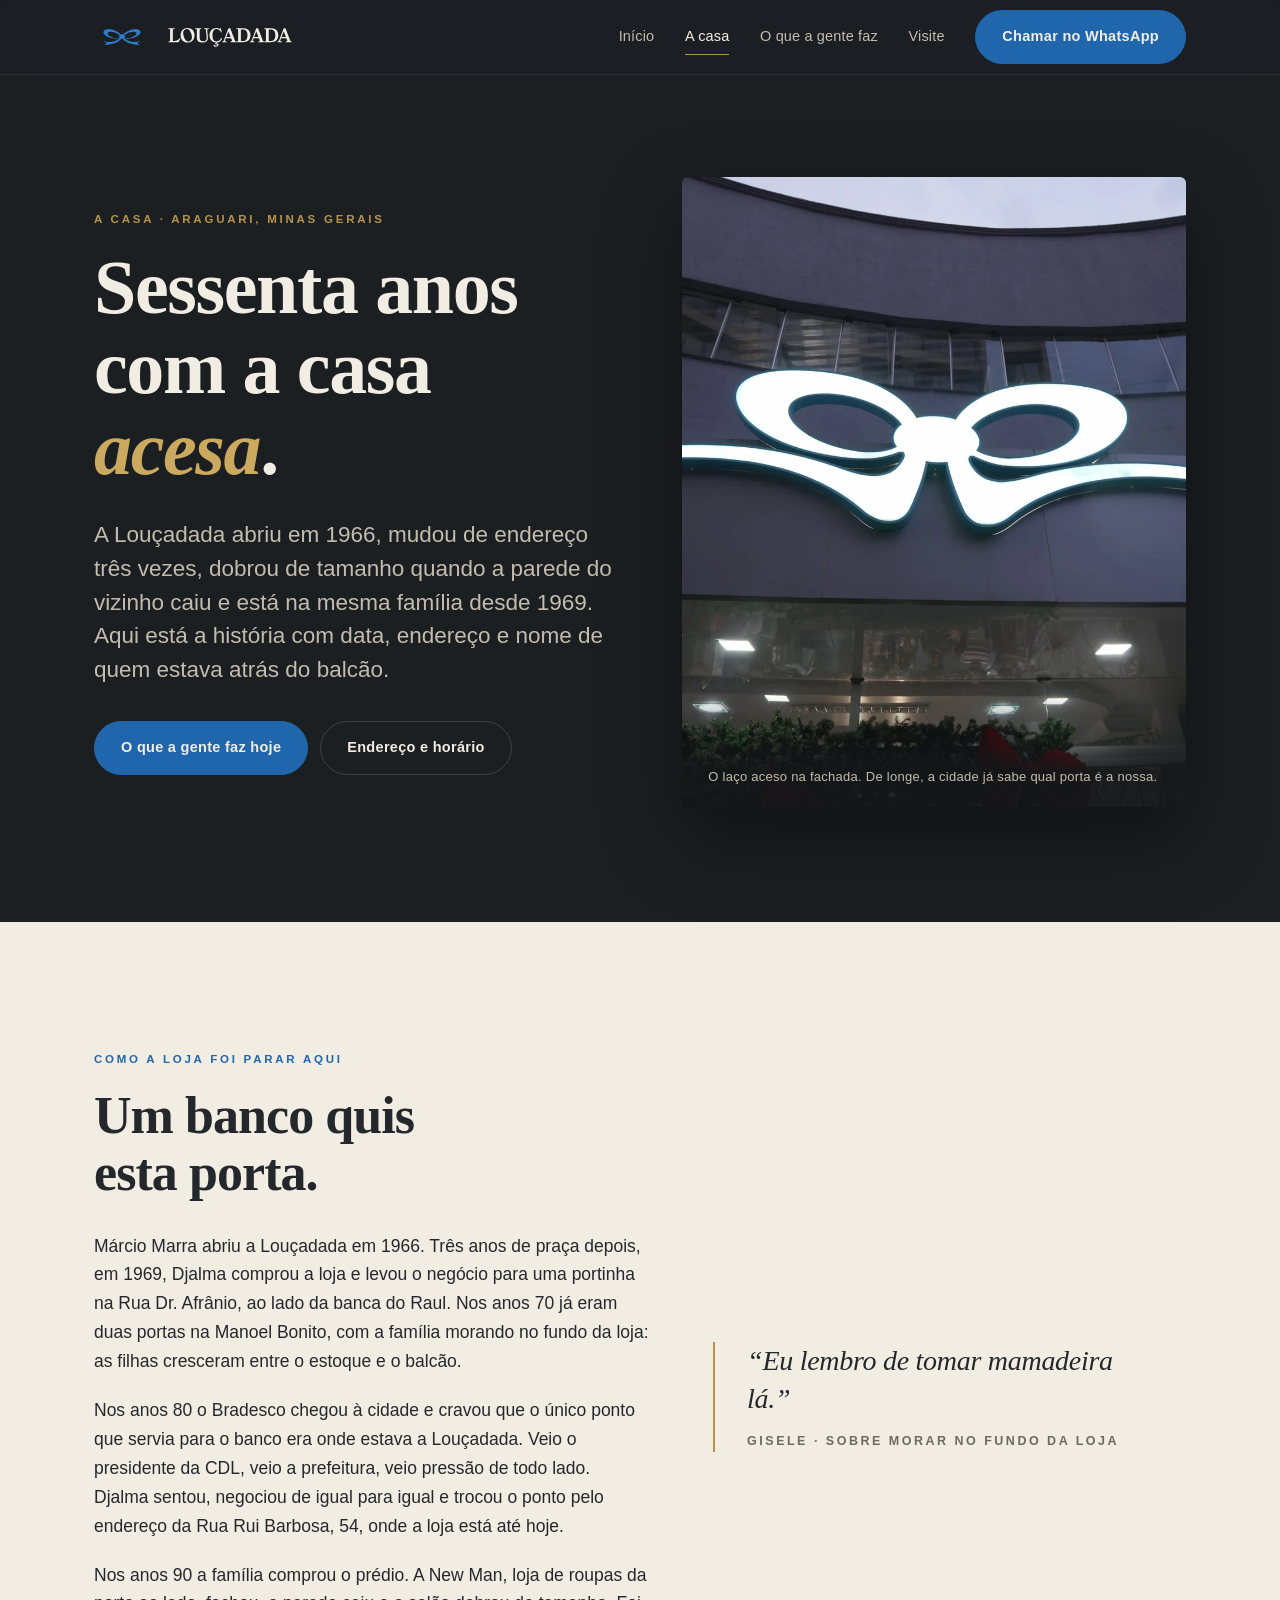
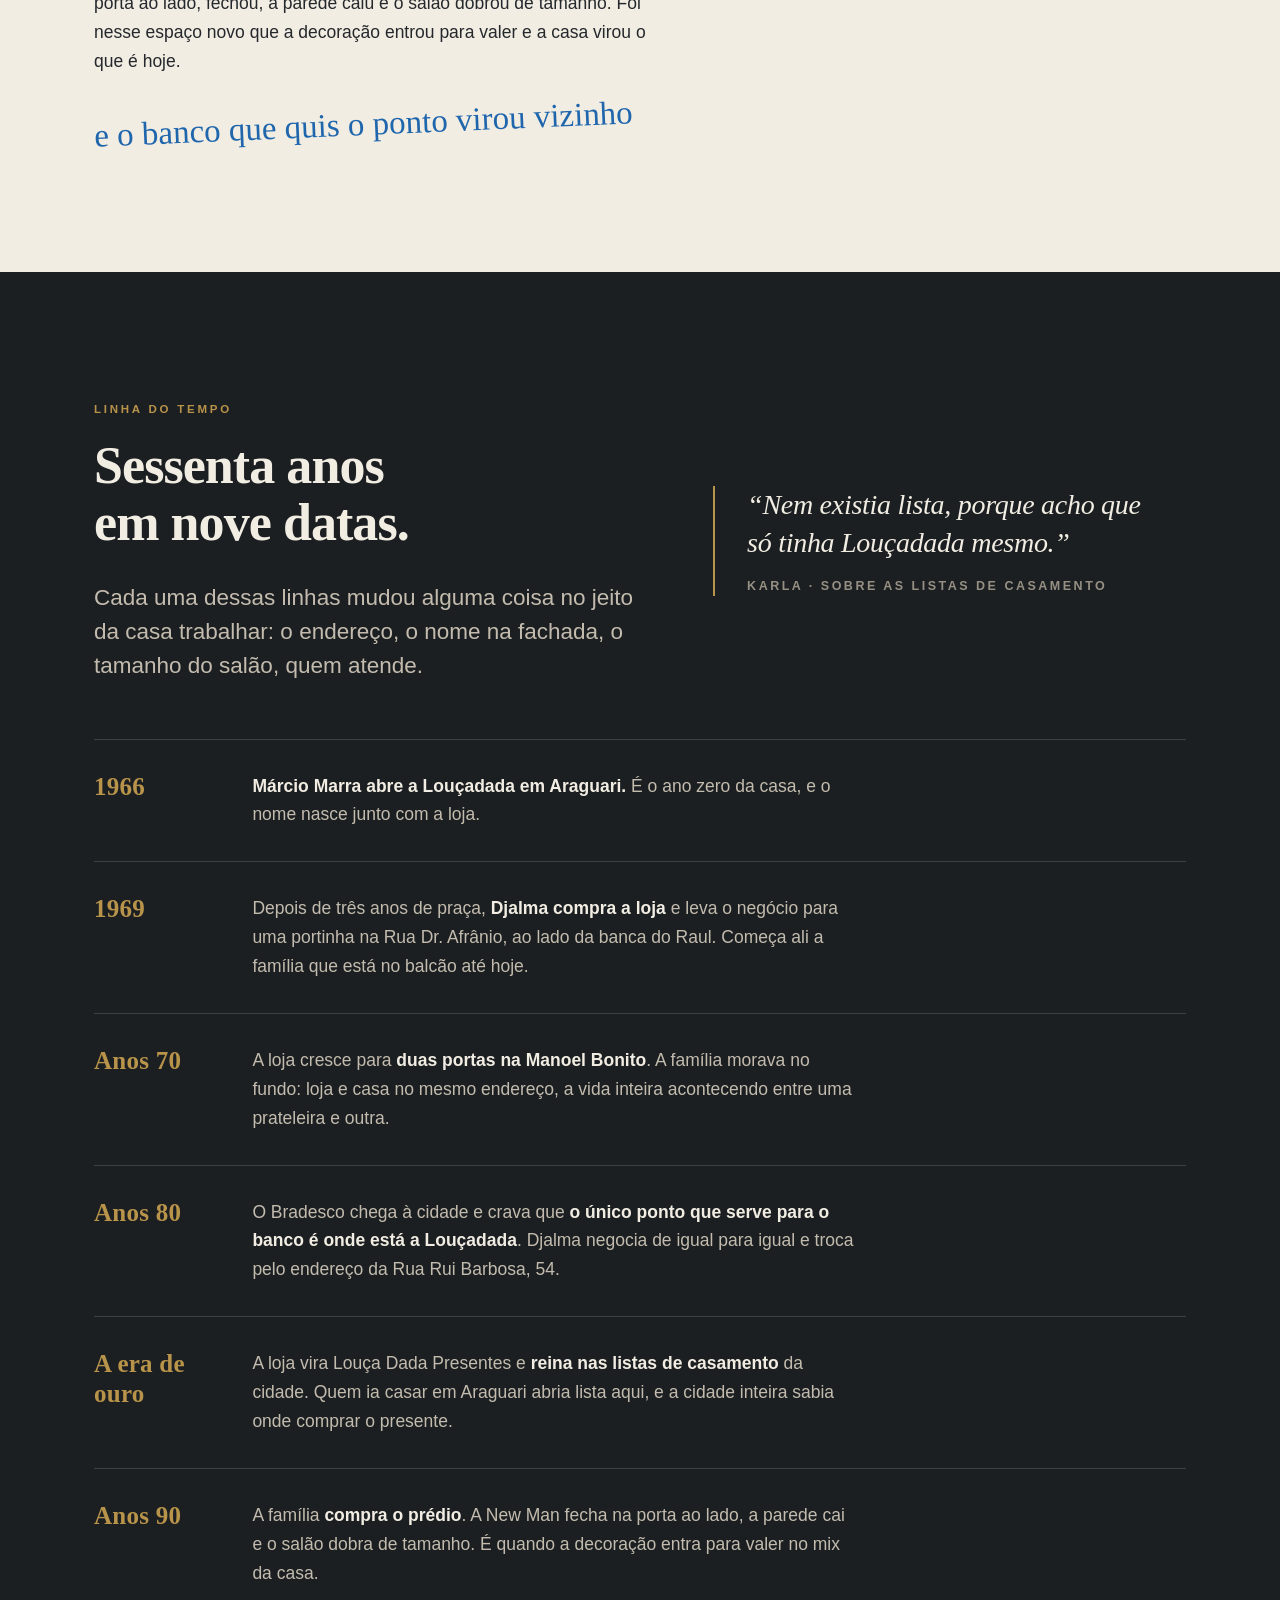
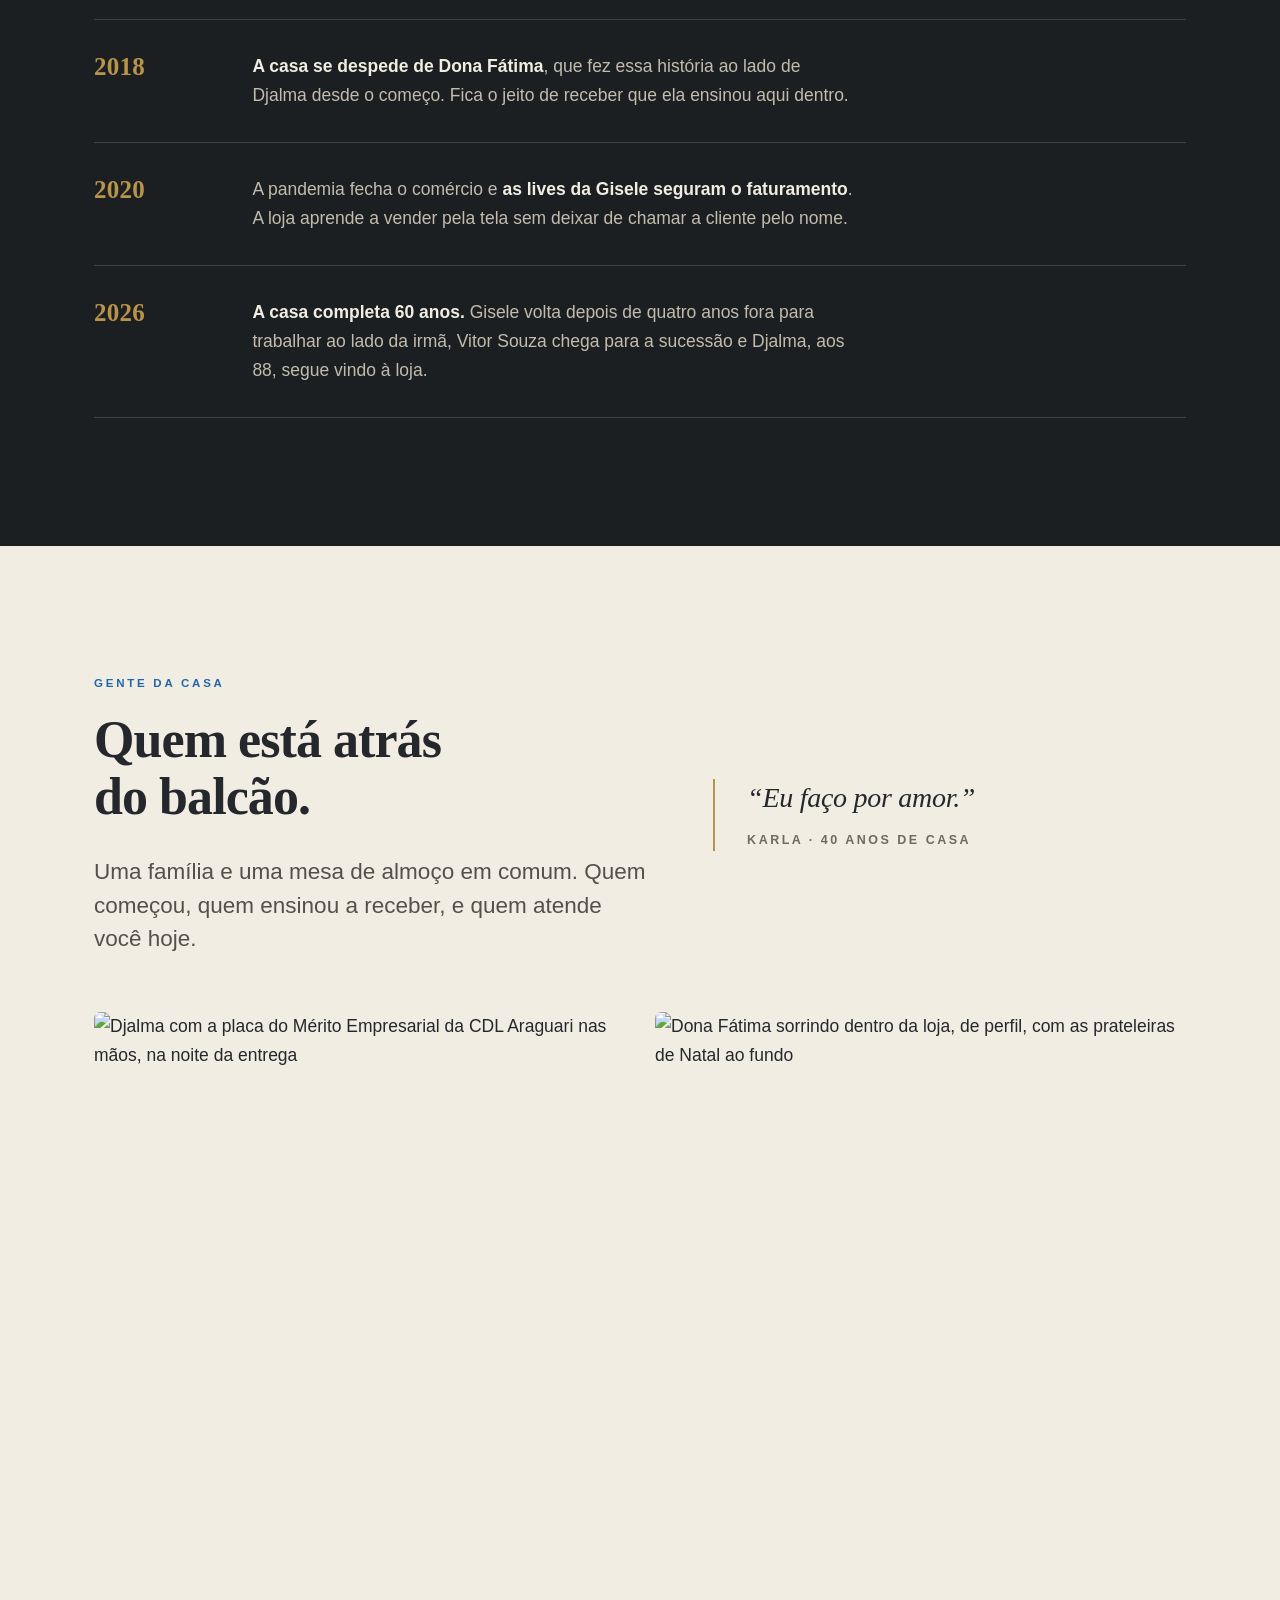
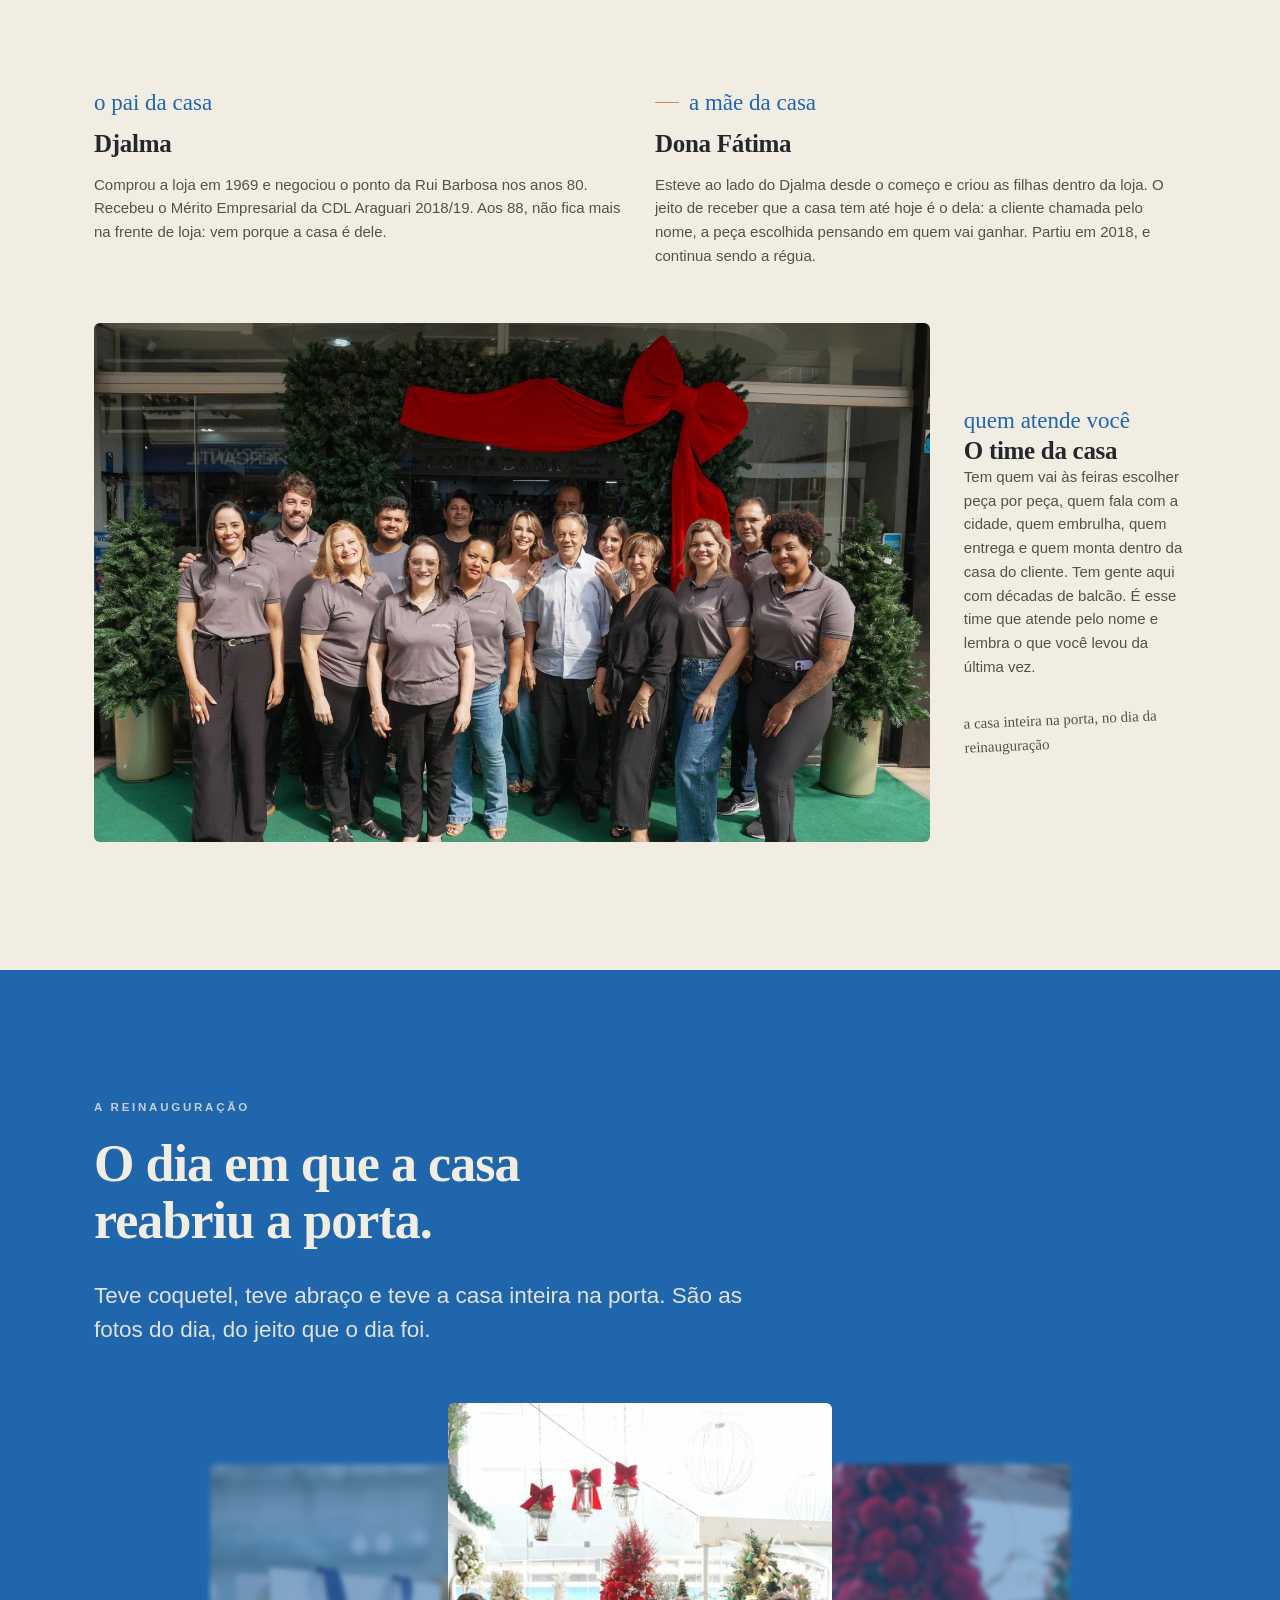
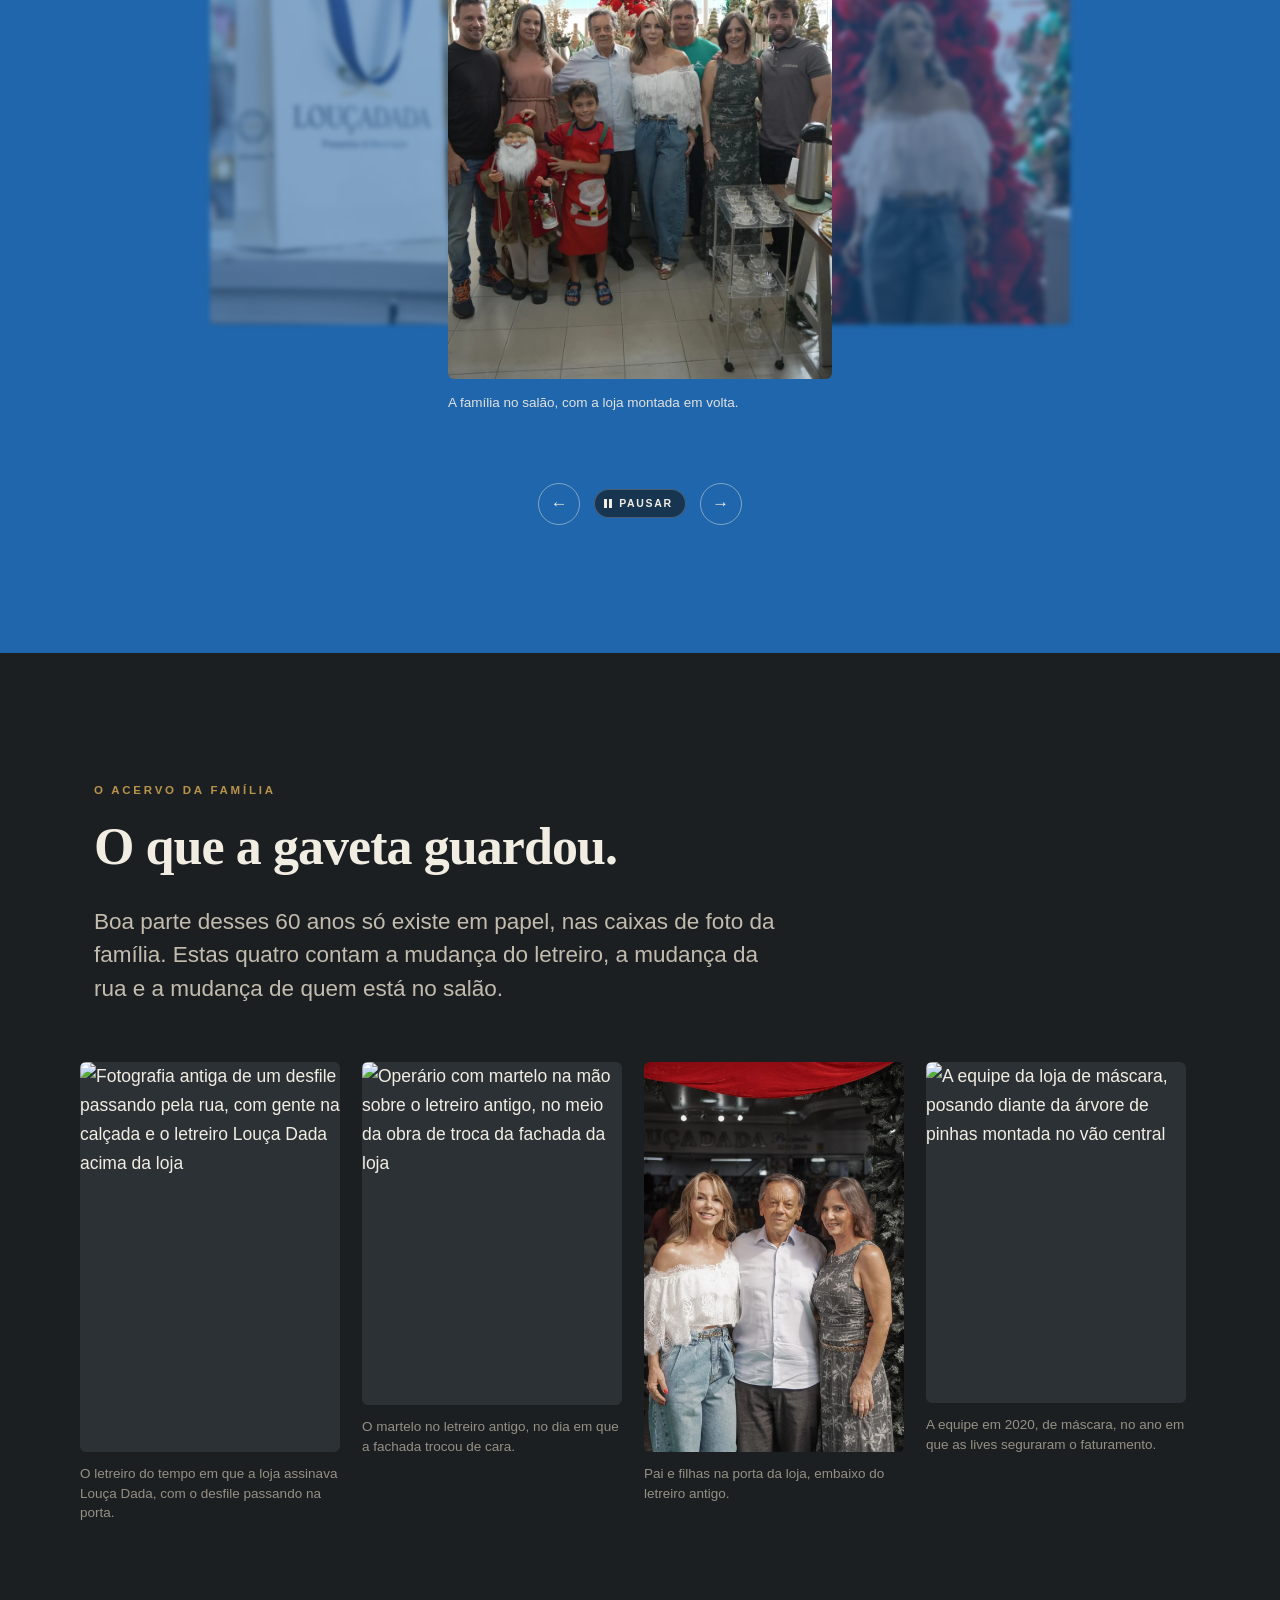
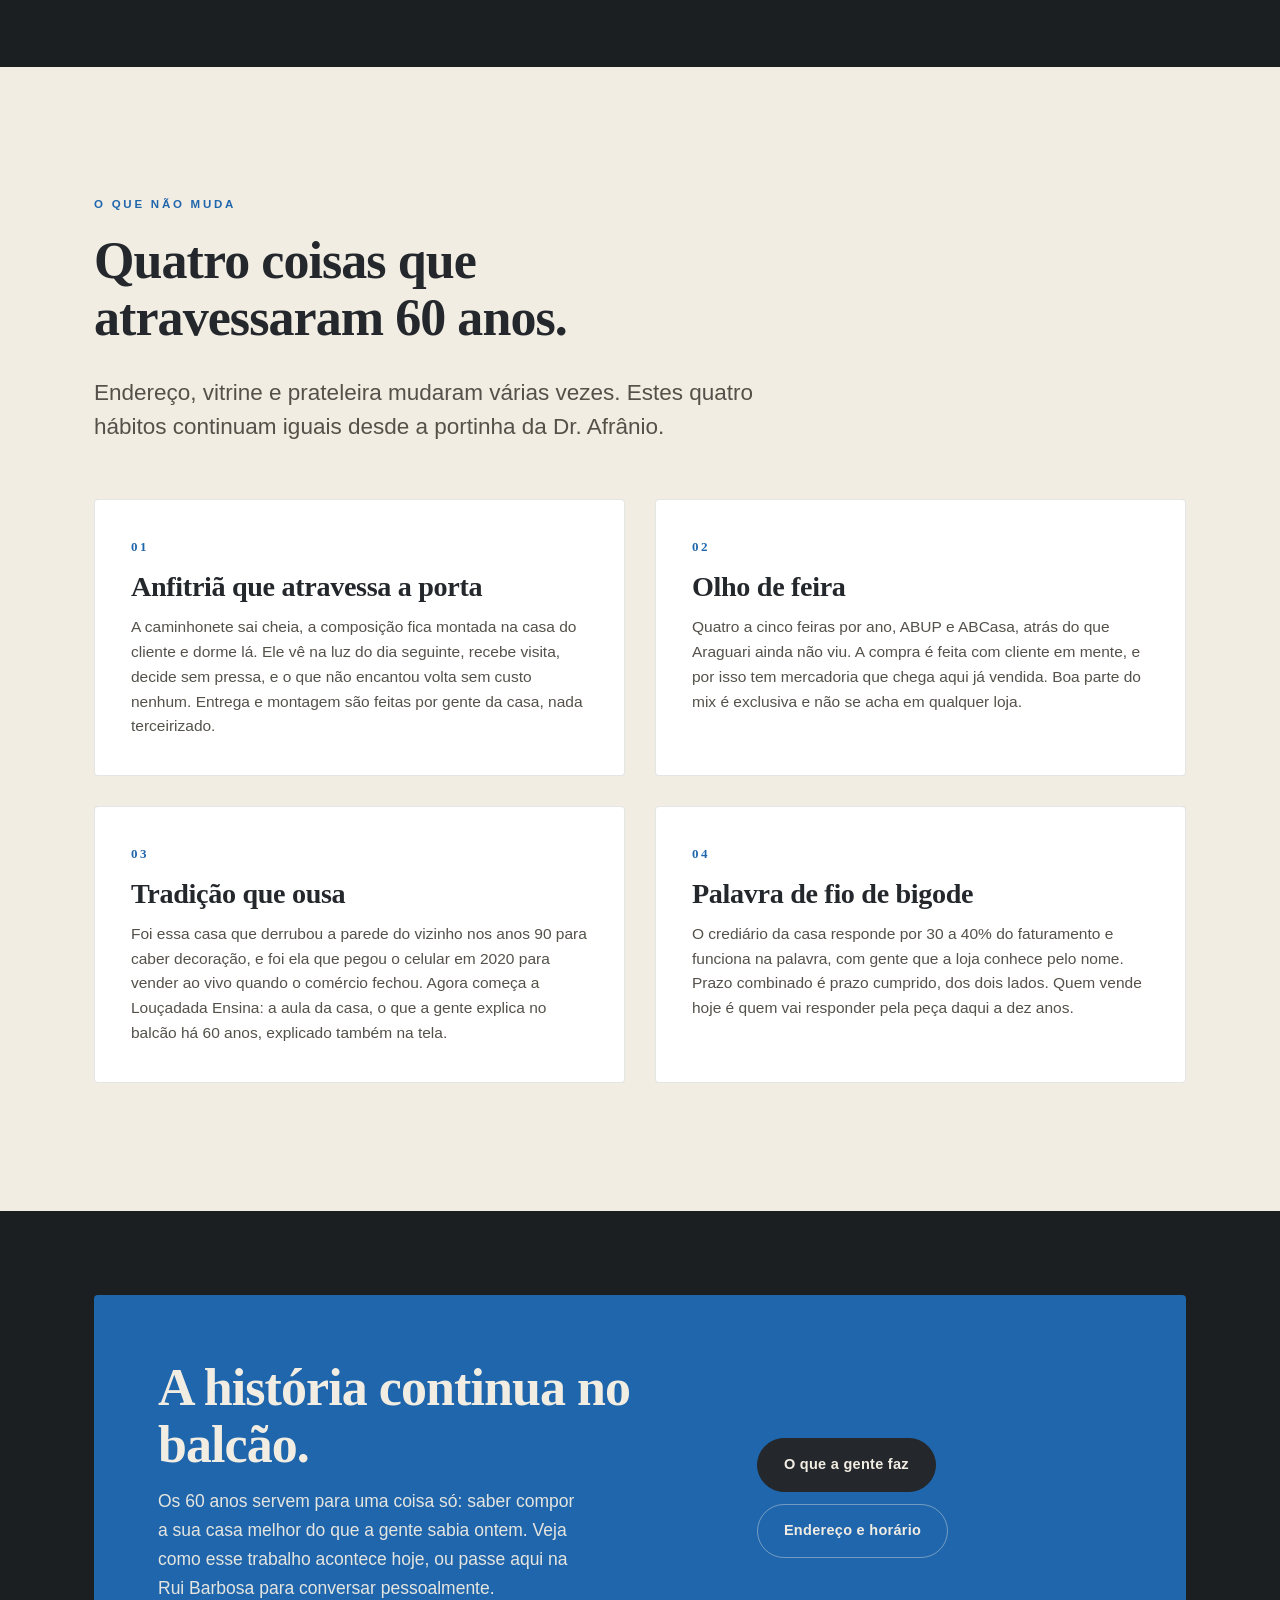
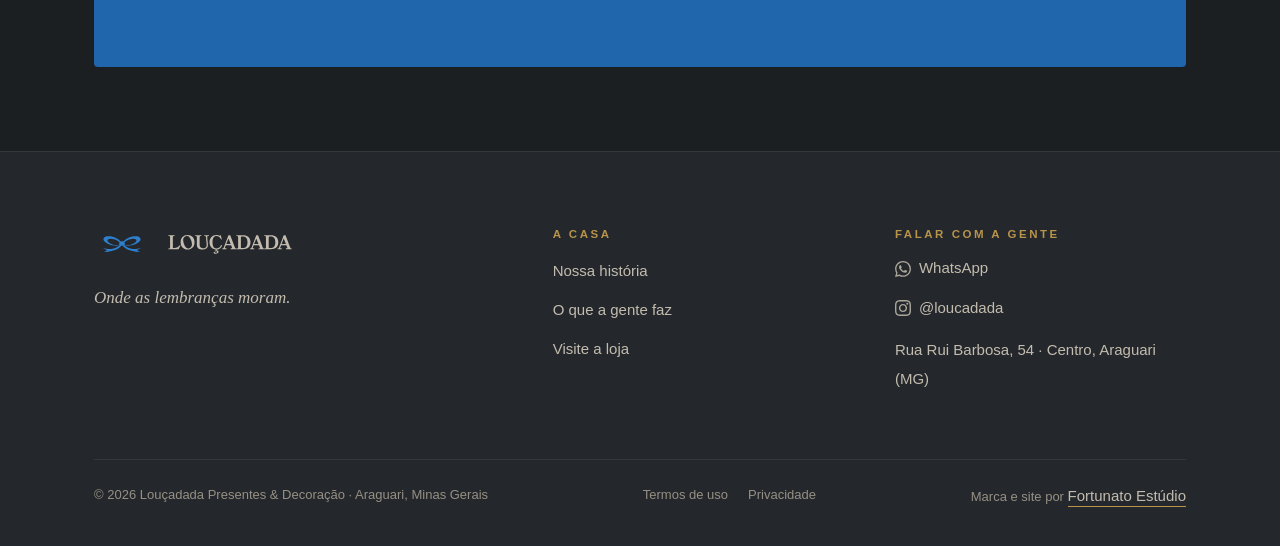
==== commit c20c0826: "Louçadada: a reinauguração em carrossel, e uma foto repetida a menos A "dia de festa no centro" e a " ====
--- a/a-casa/index.html
+++ b/a-casa/index.html
@@ -31,7 +31,7 @@
 <link rel="preload" href="/assets/fontes/figtree-latin-300_700-normal.woff2" as="font" type="font/woff2" crossorigin />
 <link rel="preload" href="/assets/fontes/fraunces-latin-400_700-normal.woff2" as="font" type="font/woff2" crossorigin />
 <link rel="stylesheet" href="/assets/fontes/fontes.css?v=4" />
-<link rel="stylesheet" href="/assets/css/site.css?v=10" />
+<link rel="stylesheet" href="/assets/css/site.css?v=11" />
 
 <script type="application/ld+json">
 {
@@ -346,6 +346,69 @@
     </div>
   </section>
 
+  <!-- A REINAUGURAÇÃO ---------------------------------------------------- -->
+  <!-- TROCAR AS FOTOS: estas três são do dia da reinauguração, mas são as que
+       eu já tinha. Quando chegarem as do coquetel e do pessoal se abraçando,
+       é só trocar o src, o alt e a legenda de cada figure. O carrossel não
+       precisa de ajuste: ele conta quantos figures existem e se vira. -->
+  <section class="secao azul">
+    <div class="envelope">
+      <div class="surge">
+        <span class="sobrelinha">A reinauguração</span>
+        <h2>O dia em que a casa<br />reabriu a porta.</h2>
+        <p class="linha-fina mt-p">
+          Teve coquetel, teve abraço e teve a casa inteira na porta. São as fotos
+          do dia, do jeito que o dia foi.
+        </p>
+      </div>
+    </div>
+
+    <div class="giro surge mt-m">
+      <div class="giro__palco">
+        <figure class="giro__item">
+          <img src="/assets/img/familia-salao.webp"
+               alt="A família da Louçadada reunida no salão da loja no dia da reinauguração, entre árvores montadas e lanternas de teto"
+               width="900" height="1350" loading="lazy" decoding="async" />
+          <figcaption>A família no salão, com a loja montada em volta.</figcaption>
+        </figure>
+
+        <figure class="giro__item">
+          <img src="/assets/img/arvore-natal.webp"
+               alt="Uma das sócias diante da árvore vermelha montada no salão, coberta de bolas e flores"
+               width="900" height="1350" loading="lazy" decoding="async" />
+          <figcaption>A árvore vermelha do salão, montada à mão de cima a baixo.</figcaption>
+        </figure>
+
+        <figure class="giro__item">
+          <img src="/assets/img/cristais-natal.webp"
+               alt="Cristais, anjos de vidro e um vaso com galhos de pinheiro montados sobre um carrinho dentro da loja"
+               width="900" height="1350" loading="lazy" decoding="async" />
+          <figcaption>O carrinho de cristais montado para o dia.</figcaption>
+        </figure>
+
+        <figure class="giro__item">
+          <img src="/assets/img/sacola-balcao-nova.webp"
+               alt="A sacola branca da Louçadada em cima do balcão, com fita azul e o selo da casa impresso na lateral"
+               width="900" height="1350" loading="lazy" decoding="async" />
+          <figcaption>A sacola da casa, com a fita azul e o selo na lateral.</figcaption>
+        </figure>
+      </div>
+
+      <div class="giro__controles envelope">
+        <button class="giro__seta" type="button" data-giro="anterior" aria-label="Foto anterior">
+          <span aria-hidden="true">&#8592;</span>
+        </button>
+        <button class="album__pausa giro__pausa" type="button" aria-pressed="false">
+          <span class="album__icone" aria-hidden="true"></span>
+          <span class="album__rotulo">Pausar</span>
+        </button>
+        <button class="giro__seta" type="button" data-giro="proxima" aria-label="Próxima foto">
+          <span aria-hidden="true">&#8594;</span>
+        </button>
+      </div>
+    </div>
+  </section>
+
   <!-- ACERVO DA FAMÍLIA -------------------------------------------------- -->
   <section class="secao">
     <div class="envelope">
@@ -354,7 +417,7 @@
         <h2>O que a gaveta guardou.</h2>
         <p class="linha-fina mt-p">
           Boa parte desses 60 anos só existe em papel, nas caixas de foto da
-          família. Estas cinco contam a mudança do letreiro, a mudança da rua e a
+          família. Estas quatro contam a mudança do letreiro, a mudança da rua e a
           mudança de quem está no salão.
         </p>
       </div>
@@ -365,10 +428,6 @@
         <figure class="figura">
           <img src="/assets/img/desfile-letreiro.webp" alt="Fotografia antiga de um desfile passando pela rua, com gente na calçada e o letreiro Louça Dada acima da loja" width="900" height="1350" loading="lazy" decoding="async" />
           <figcaption>O letreiro do tempo em que a loja assinava Louça Dada, com o desfile passando na porta.</figcaption>
-        </figure>
-        <figure class="figura">
-          <img src="/assets/img/rua-festa.webp" alt="Fotografia antiga da rua do centro de Araguari em dia de festa, tomada por gente e bandeirinhas entre as fachadas" width="1600" height="856" loading="lazy" decoding="async" />
-          <figcaption>Dia de festa no centro: o comércio da rua trabalhava com a cidade inteira na calçada.</figcaption>
         </figure>
         <figure class="figura">
           <img src="/assets/img/fachada-transicao.webp" alt="Operário com martelo na mão sobre o letreiro antigo, no meio da obra de troca da fachada da loja" width="900" height="1188" loading="lazy" decoding="async" />
@@ -510,6 +569,6 @@
   </div>
 </footer>
 
-<script src="/assets/js/site.js?v=10" defer></script>
+<script src="/assets/js/site.js?v=11" defer></script>
 </body>
 </html>
--- a/assets/css/site.css
+++ b/assets/css/site.css
@@ -586,6 +586,81 @@
   .time{grid-template-columns:1.58fr .42fr;align-items:center}
 }
 
+/* --- carrossel da reinauguração ------------------------------------------ */
+/* Três fotos à vista: a do meio em foco, as dos lados menores e desfocadas.
+   Quem gira entra em foco e quem sai perde o foco, no mesmo movimento. O
+   desfoque é de propósito: ele diz onde olhar sem precisar de seta piscando. */
+.giro{--giro-largura:clamp(230px,30vw,420px)}
+.giro__palco{
+  position:relative;
+  height:calc(var(--giro-largura) * 1.5 + 74px);
+  overflow:hidden;
+}
+.giro__item{
+  position:absolute;top:0;left:50%;margin:0;
+  width:var(--giro-largura);
+  transform:translateX(-50%) scale(.78);
+  opacity:0;filter:blur(6px);
+  transition:transform .75s cubic-bezier(.22,.61,.36,1),
+             opacity .55s ease,filter .55s ease;
+  pointer-events:none;
+}
+.giro__item img{
+  display:block;width:100%;aspect-ratio:2/3;object-fit:cover;
+  border-radius:var(--raio-foto);background:var(--grafite-alto);
+}
+.giro__item figcaption{
+  margin-top:14px;font-size:13.5px;line-height:1.45;color:var(--tinta-fraca);
+  opacity:0;transition:opacity .4s ease .2s;
+}
+
+/* a do meio: inteira, nítida, na frente */
+.giro__item[data-pos="0"]{
+  transform:translateX(-50%) scale(1);
+  opacity:1;filter:none;z-index:3;pointer-events:auto;
+}
+.giro__item[data-pos="0"] figcaption{opacity:1}
+
+/* as vizinhas: encostadas nas bordas da do meio, menores e fora de foco */
+.giro__item[data-pos="-1"]{
+  transform:translateX(-122%) scale(.8);
+  opacity:.5;filter:blur(3.5px);z-index:2;
+}
+.giro__item[data-pos="1"]{
+  transform:translateX(22%) scale(.8);
+  opacity:.5;filter:blur(3.5px);z-index:2;
+}
+/* as de trás ficam prontas pra entrar, mas sem aparecer */
+.giro__item[data-pos="-2"]{transform:translateX(-190%) scale(.7);opacity:0;z-index:1}
+.giro__item[data-pos="2"]{transform:translateX(90%) scale(.7);opacity:0;z-index:1}
+
+.giro__controles{
+  display:flex;align-items:center;justify-content:center;
+  gap:14px;margin-top:clamp(20px,2.4vw,30px);
+}
+.giro__seta{
+  width:42px;height:42px;flex:none;
+  display:inline-flex;align-items:center;justify-content:center;
+  border:1px solid var(--linha);border-radius:999px;
+  background:transparent;color:var(--porcelana);
+  font-size:17px;cursor:pointer;
+  transition:border-color var(--transicao),background var(--transicao);
+}
+.giro__seta:hover{border-color:var(--azul-link);color:var(--azul-link)}
+.claro .giro__seta{border-color:rgba(36,40,44,.28);color:var(--grafite)}
+.claro .giro__seta:hover{border-color:var(--azul);color:var(--azul)}
+.giro__pausa{position:static}
+
+/* sem movimento: as três ficam paradas, nítidas e lado a lado */
+@media (prefers-reduced-motion:reduce){
+  .giro__item{transition:none}
+}
+@media (max-width:620px){
+  .giro{--giro-largura:min(62vw,300px)}
+  .giro__item[data-pos="-1"]{transform:translateX(-134%) scale(.78)}
+  .giro__item[data-pos="1"]{transform:translateX(34%) scale(.78)}
+}
+
 /* --- linha do tempo ----------------------------------------------------- */
 .tempo{display:grid;gap:0}
 .marco{
@@ -748,7 +823,7 @@
 .azul .nota{color:var(--porcelana)}
 .azul .citacao{border-left-color:var(--porcelana)}
 .azul .citacao footer{color:rgba(242,237,227,.75)}
-.azul .figura figcaption{color:rgba(242,237,227,.8)}
+.azul .figura figcaption{color:rgba(242,237,227,.92)}
 .azul .passo{border-color:rgba(242,237,227,.26)}
 .azul .passo__n{color:var(--porcelana)}
 .azul .botao--linha{border-color:rgba(242,237,227,.5);color:var(--porcelana)}
@@ -798,3 +873,7 @@
 .claro .selo-caso{color:#7D5F28;border-color:rgba(184,147,74,.6)}
 .azul .selo-caso{color:var(--porcelana);border-color:rgba(242,237,227,.5)}
 .azul .selo-caso::before{background:var(--porcelana)}
+.azul .giro__item figcaption{color:rgba(242,237,227,.92)}
+.azul .giro__seta{border-color:rgba(242,237,227,.45);color:var(--porcelana)}
+.azul .giro__seta:hover{border-color:var(--porcelana);background:rgba(242,237,227,.1)}
+.azul .giro__item img{background:rgba(13,42,74,.5)}
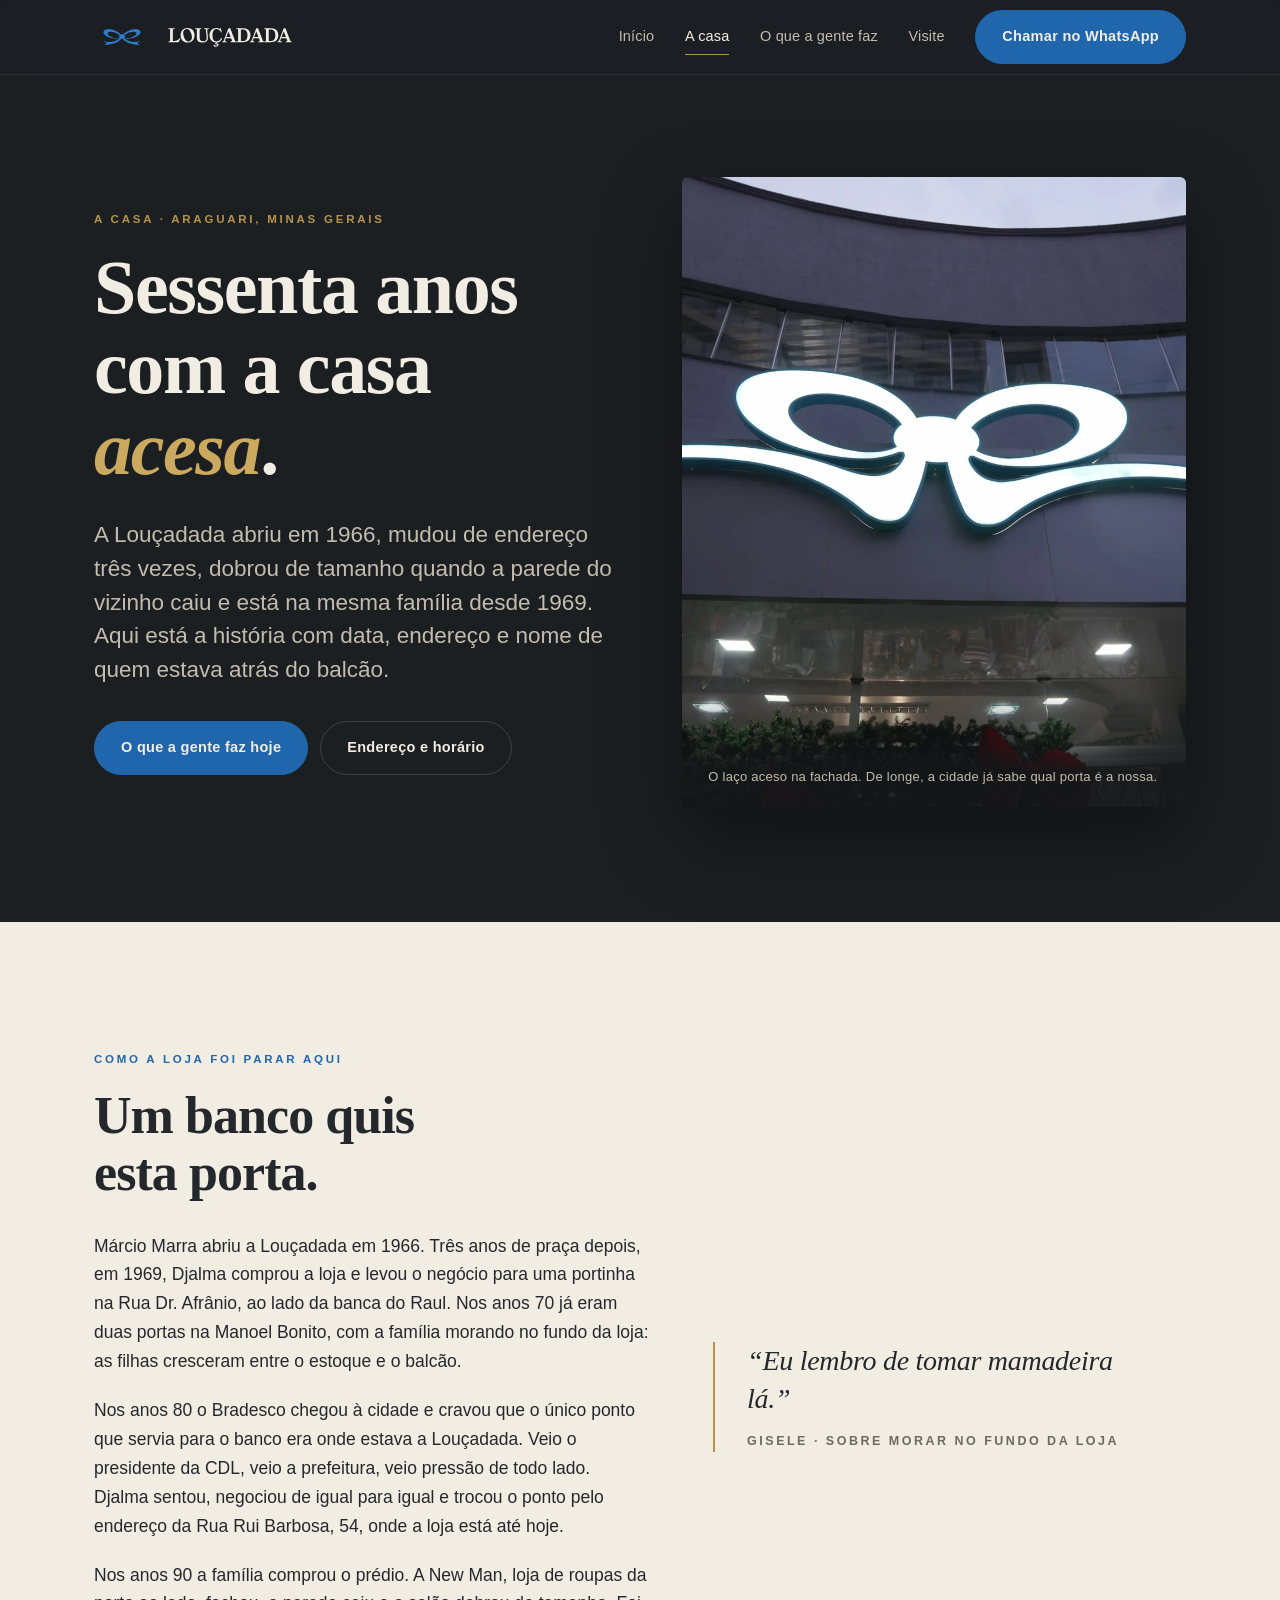
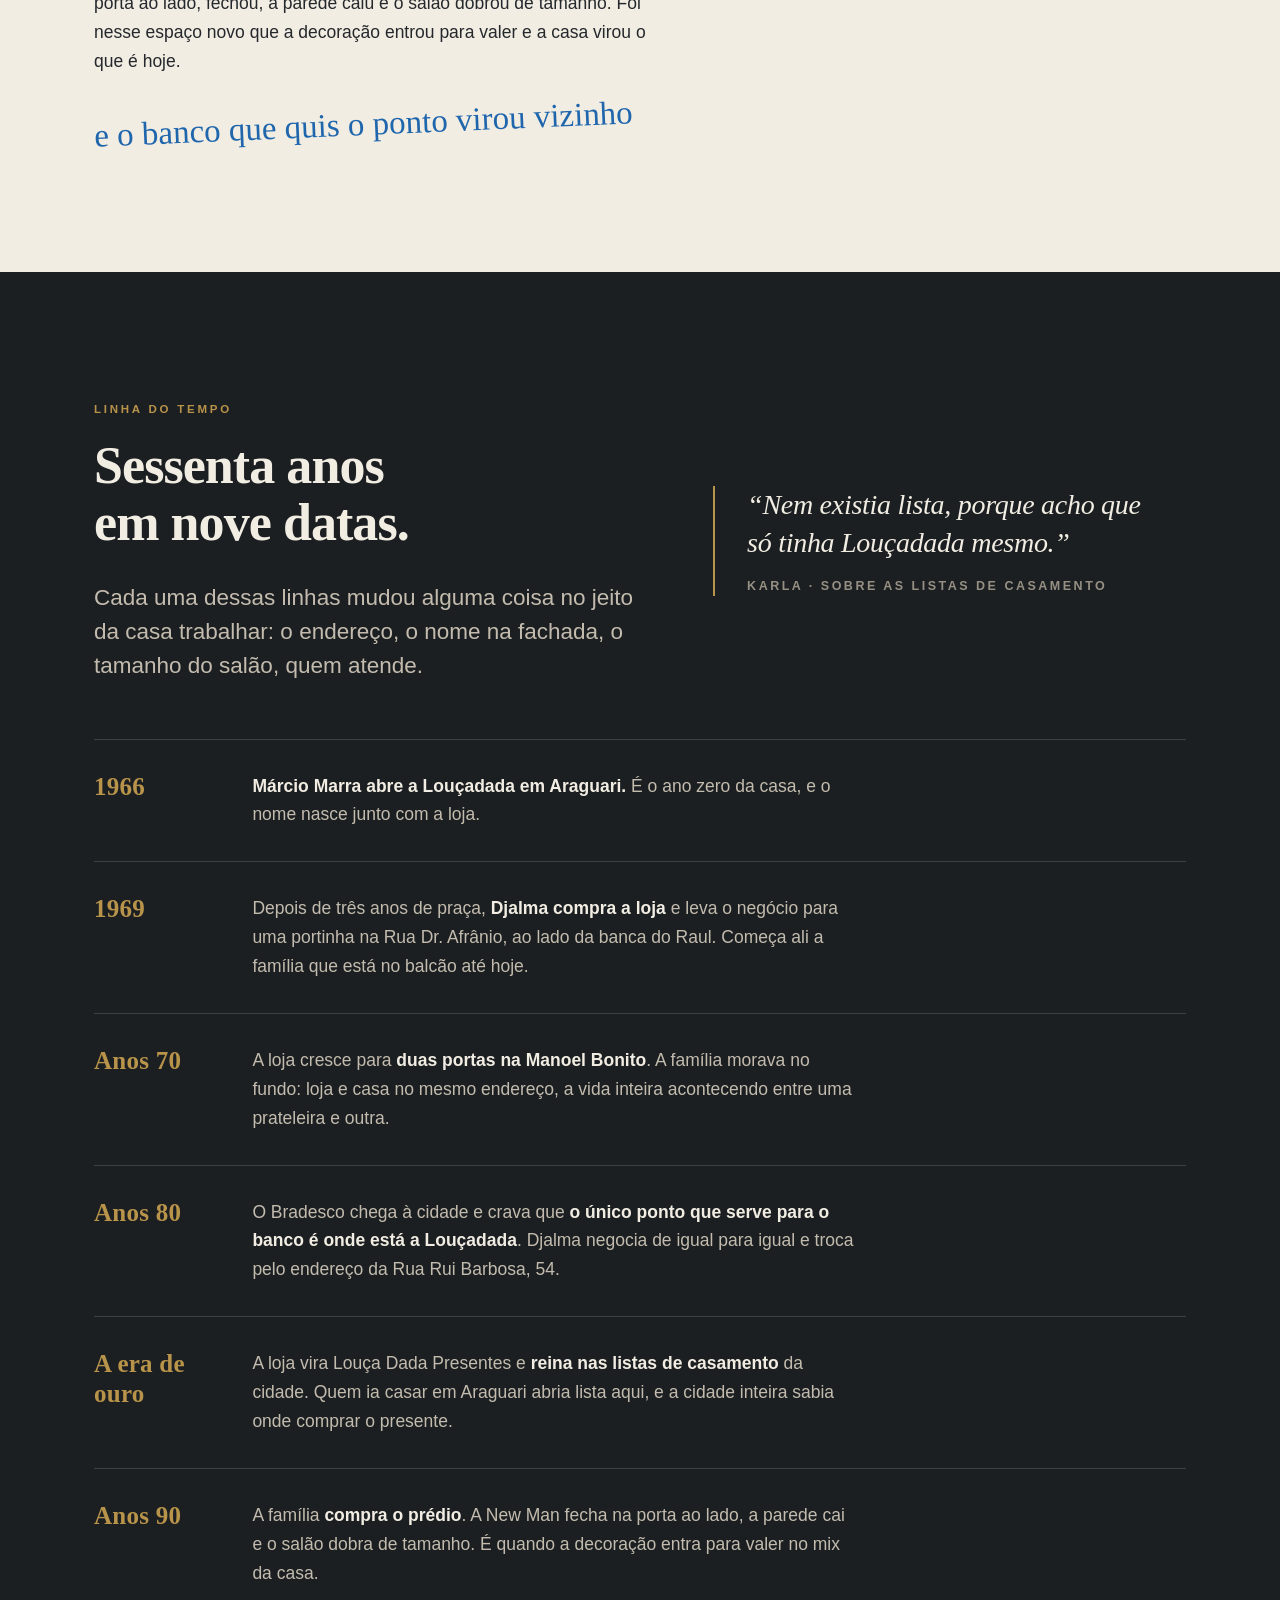
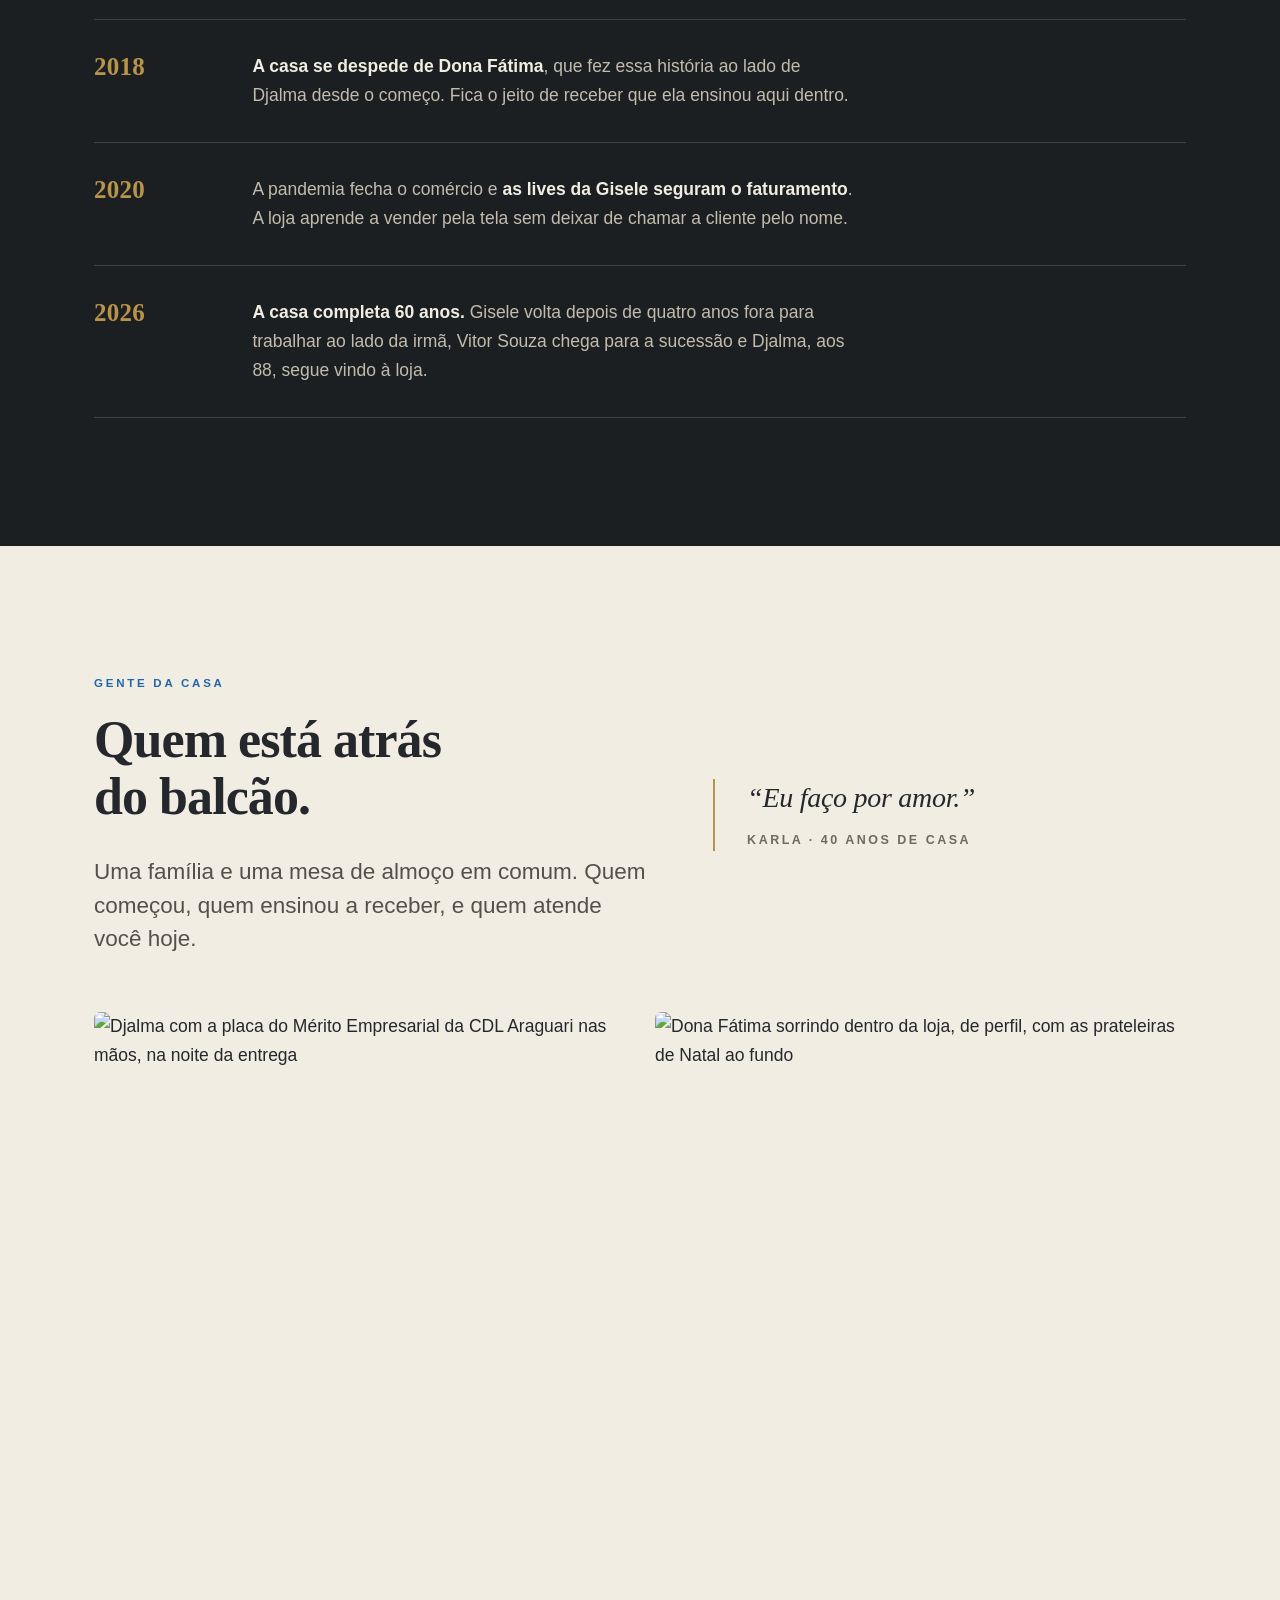
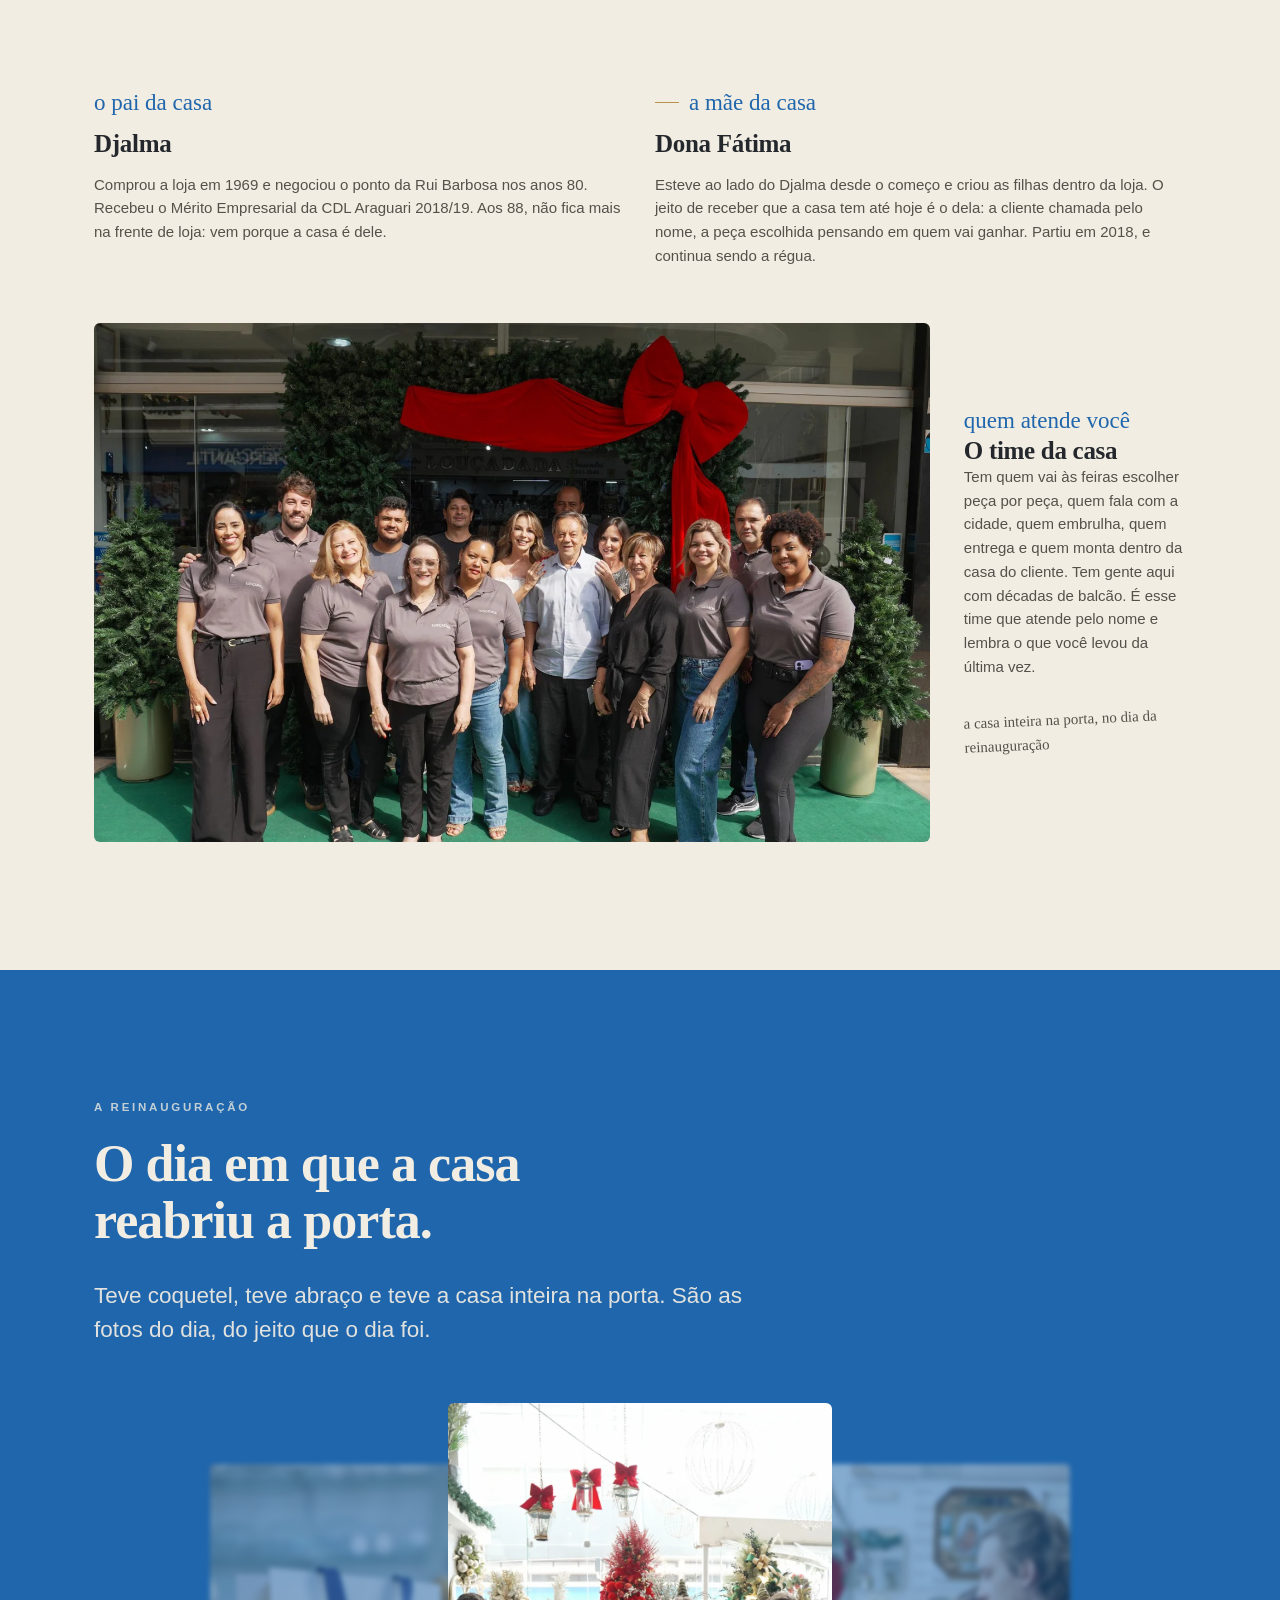
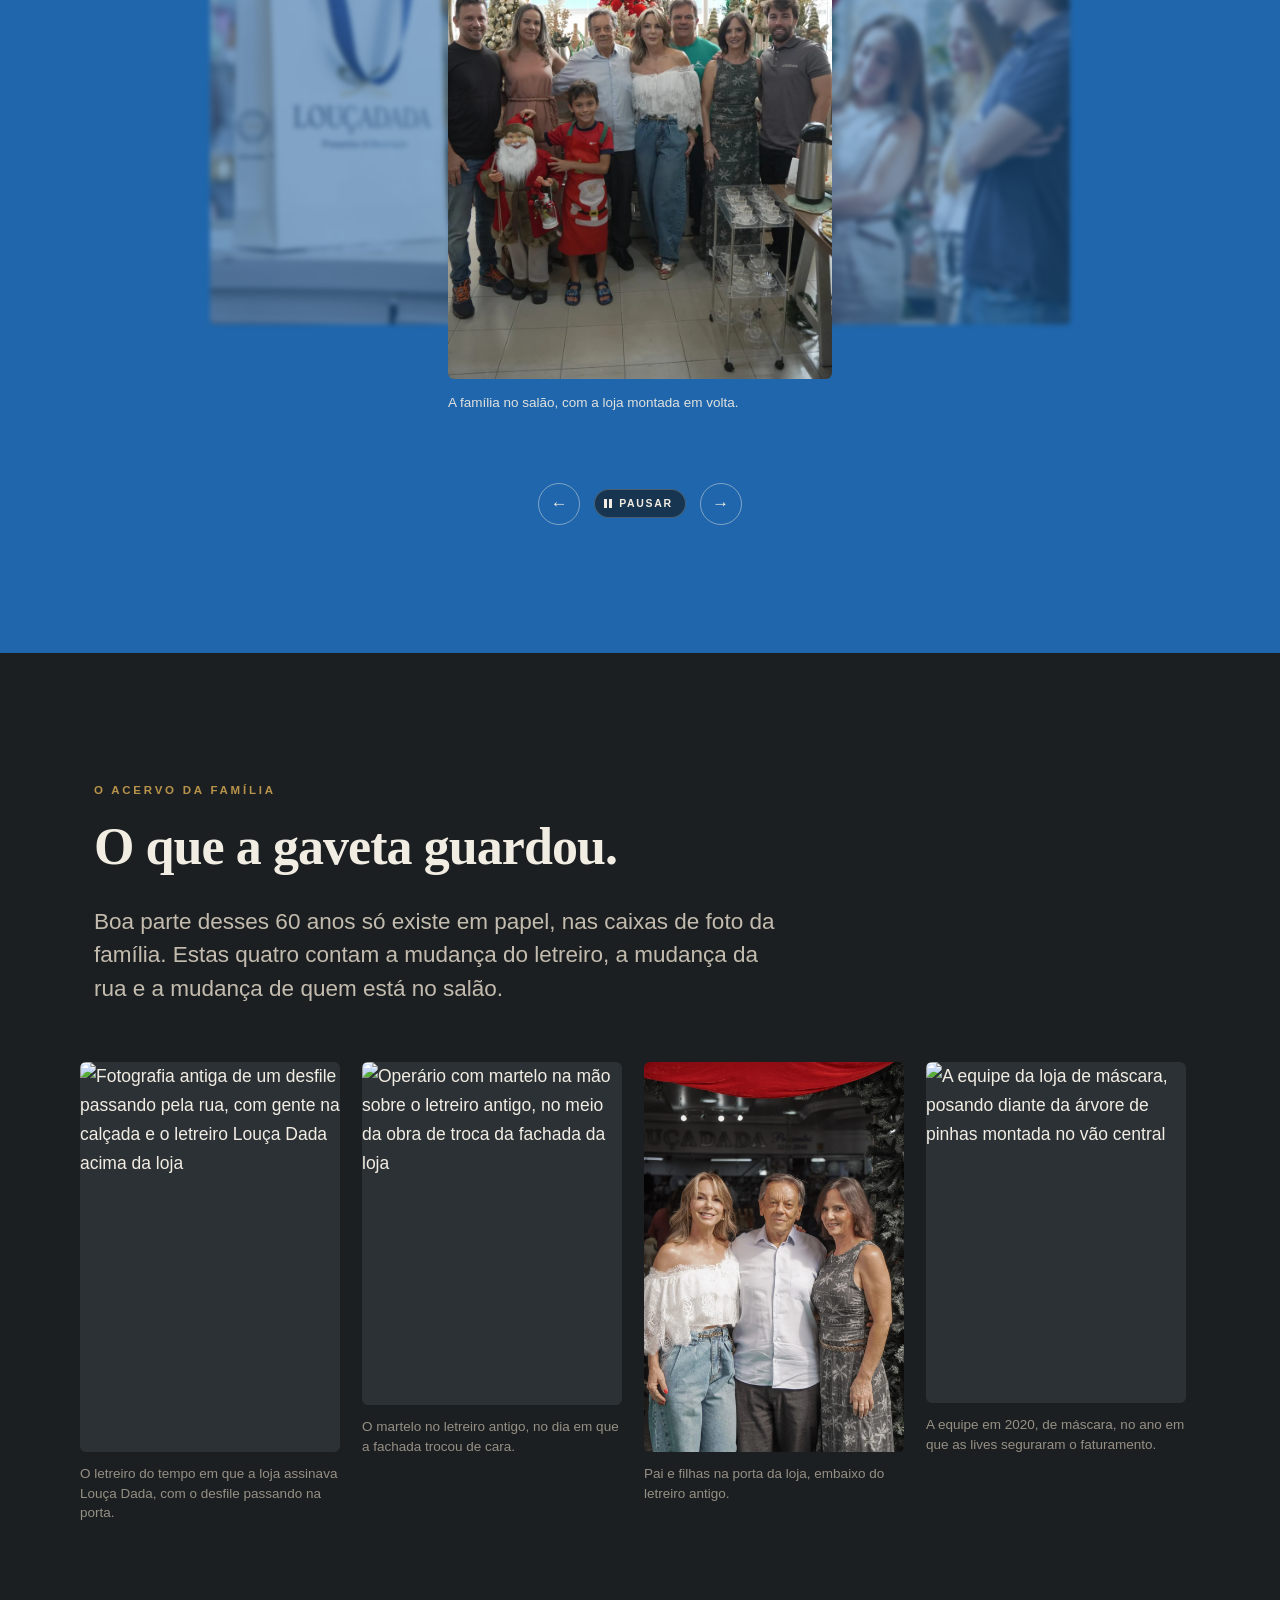
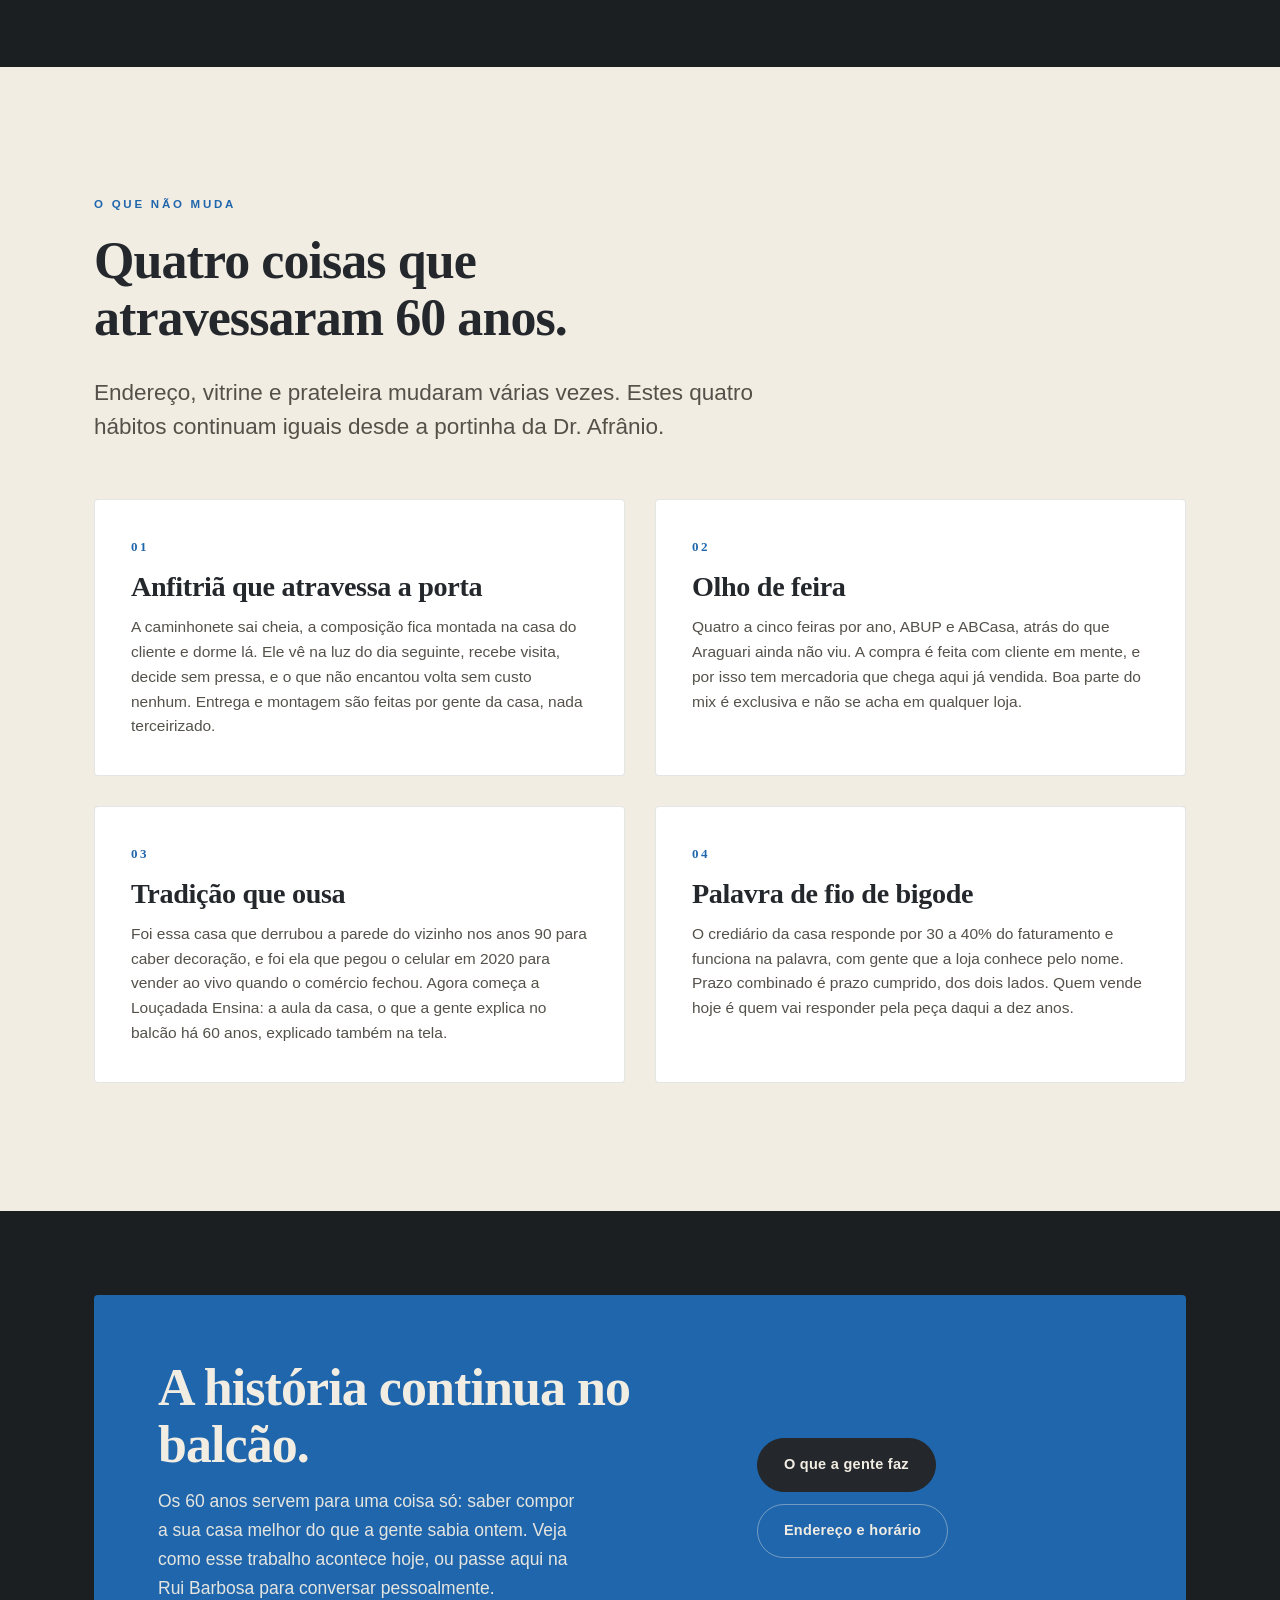
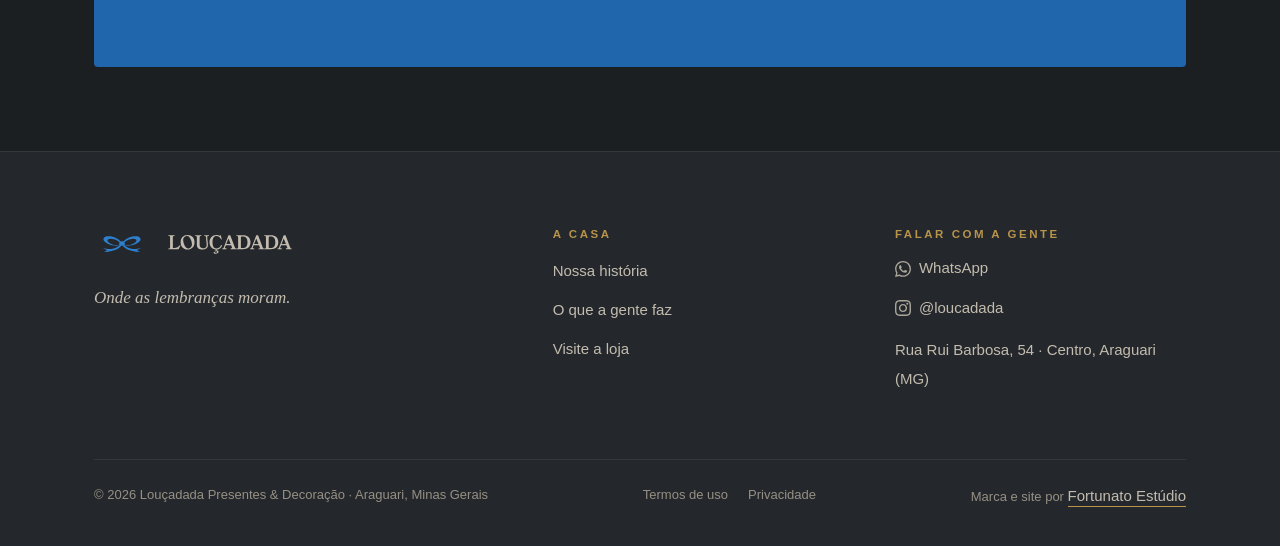
==== commit 172e143c: "Louçadada: as fotos do dia entram no carrossel Entraram a conversa no balcão e a mesa do coquetel. S" ====
--- a/a-casa/index.html
+++ b/a-casa/index.html
@@ -347,10 +347,6 @@
   </section>
 
   <!-- A REINAUGURAÇÃO ---------------------------------------------------- -->
-  <!-- TROCAR AS FOTOS: estas três são do dia da reinauguração, mas são as que
-       eu já tinha. Quando chegarem as do coquetel e do pessoal se abraçando,
-       é só trocar o src, o alt e a legenda de cada figure. O carrossel não
-       precisa de ajuste: ele conta quantos figures existem e se vira. -->
   <section class="secao azul">
     <div class="envelope">
       <div class="surge">
@@ -373,17 +369,17 @@
         </figure>
 
         <figure class="giro__item">
-          <img src="/assets/img/arvore-natal.webp"
-               alt="Uma das sócias diante da árvore vermelha montada no salão, coberta de bolas e flores"
+          <img src="/assets/img/atendimento-reabertura.webp"
+               alt="Uma das sócias conversando com um casal de clientes dentro da loja, apontando uma peça, entre espelhos e enfeites de Natal"
                width="900" height="1350" loading="lazy" decoding="async" />
-          <figcaption>A árvore vermelha do salão, montada à mão de cima a baixo.</figcaption>
+          <figcaption>Peça na mão e conversa de perto, que é como a casa atende.</figcaption>
         </figure>
 
         <figure class="giro__item">
-          <img src="/assets/img/cristais-natal.webp"
-               alt="Cristais, anjos de vidro e um vaso com galhos de pinheiro montados sobre um carrinho dentro da loja"
+          <img src="/assets/img/coquetel-mesa.webp"
+               alt="A mesa do coquetel montada na loja, com salgados e doces entre vasos de galhos dourados, bolas vermelhas e um pinheiro de madeira"
                width="900" height="1350" loading="lazy" decoding="async" />
-          <figcaption>O carrinho de cristais montado para o dia.</figcaption>
+          <figcaption>A mesa do coquetel, montada com peça de prateleira.</figcaption>
         </figure>
 
         <figure class="giro__item">
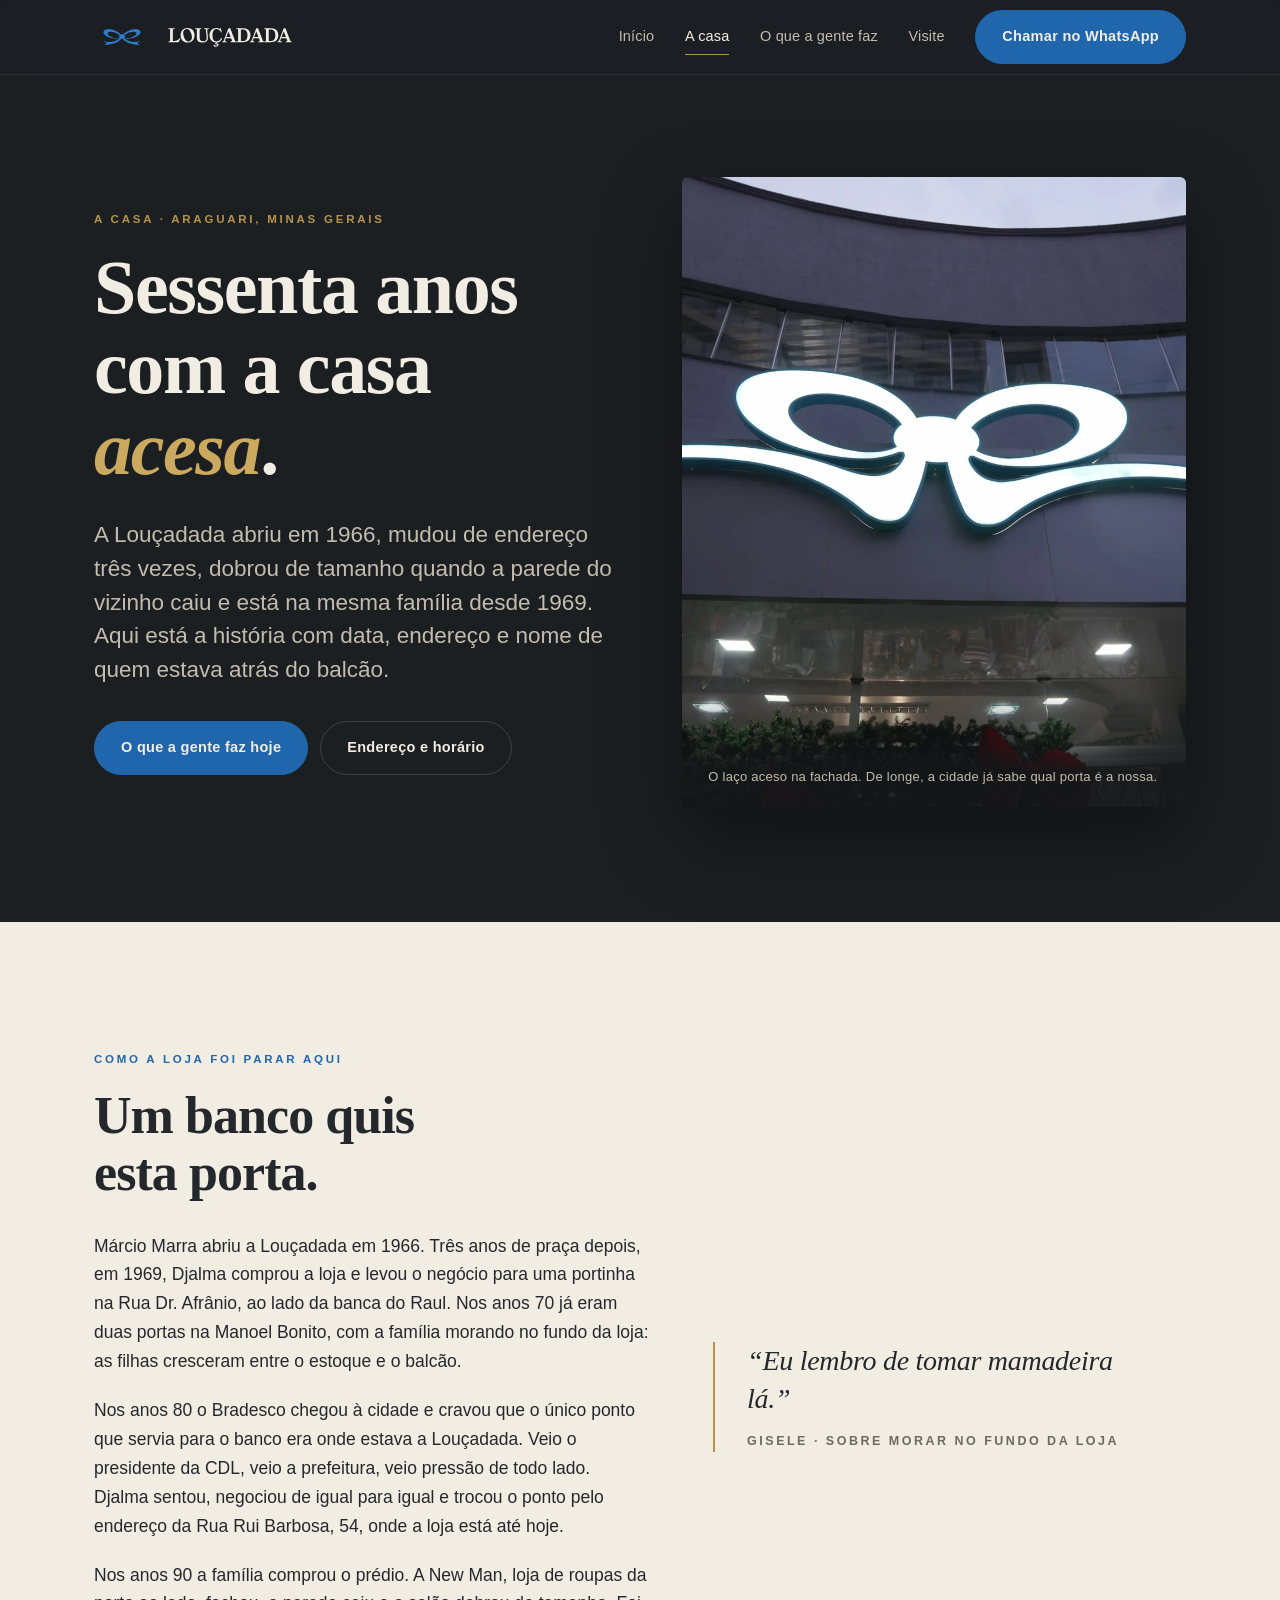
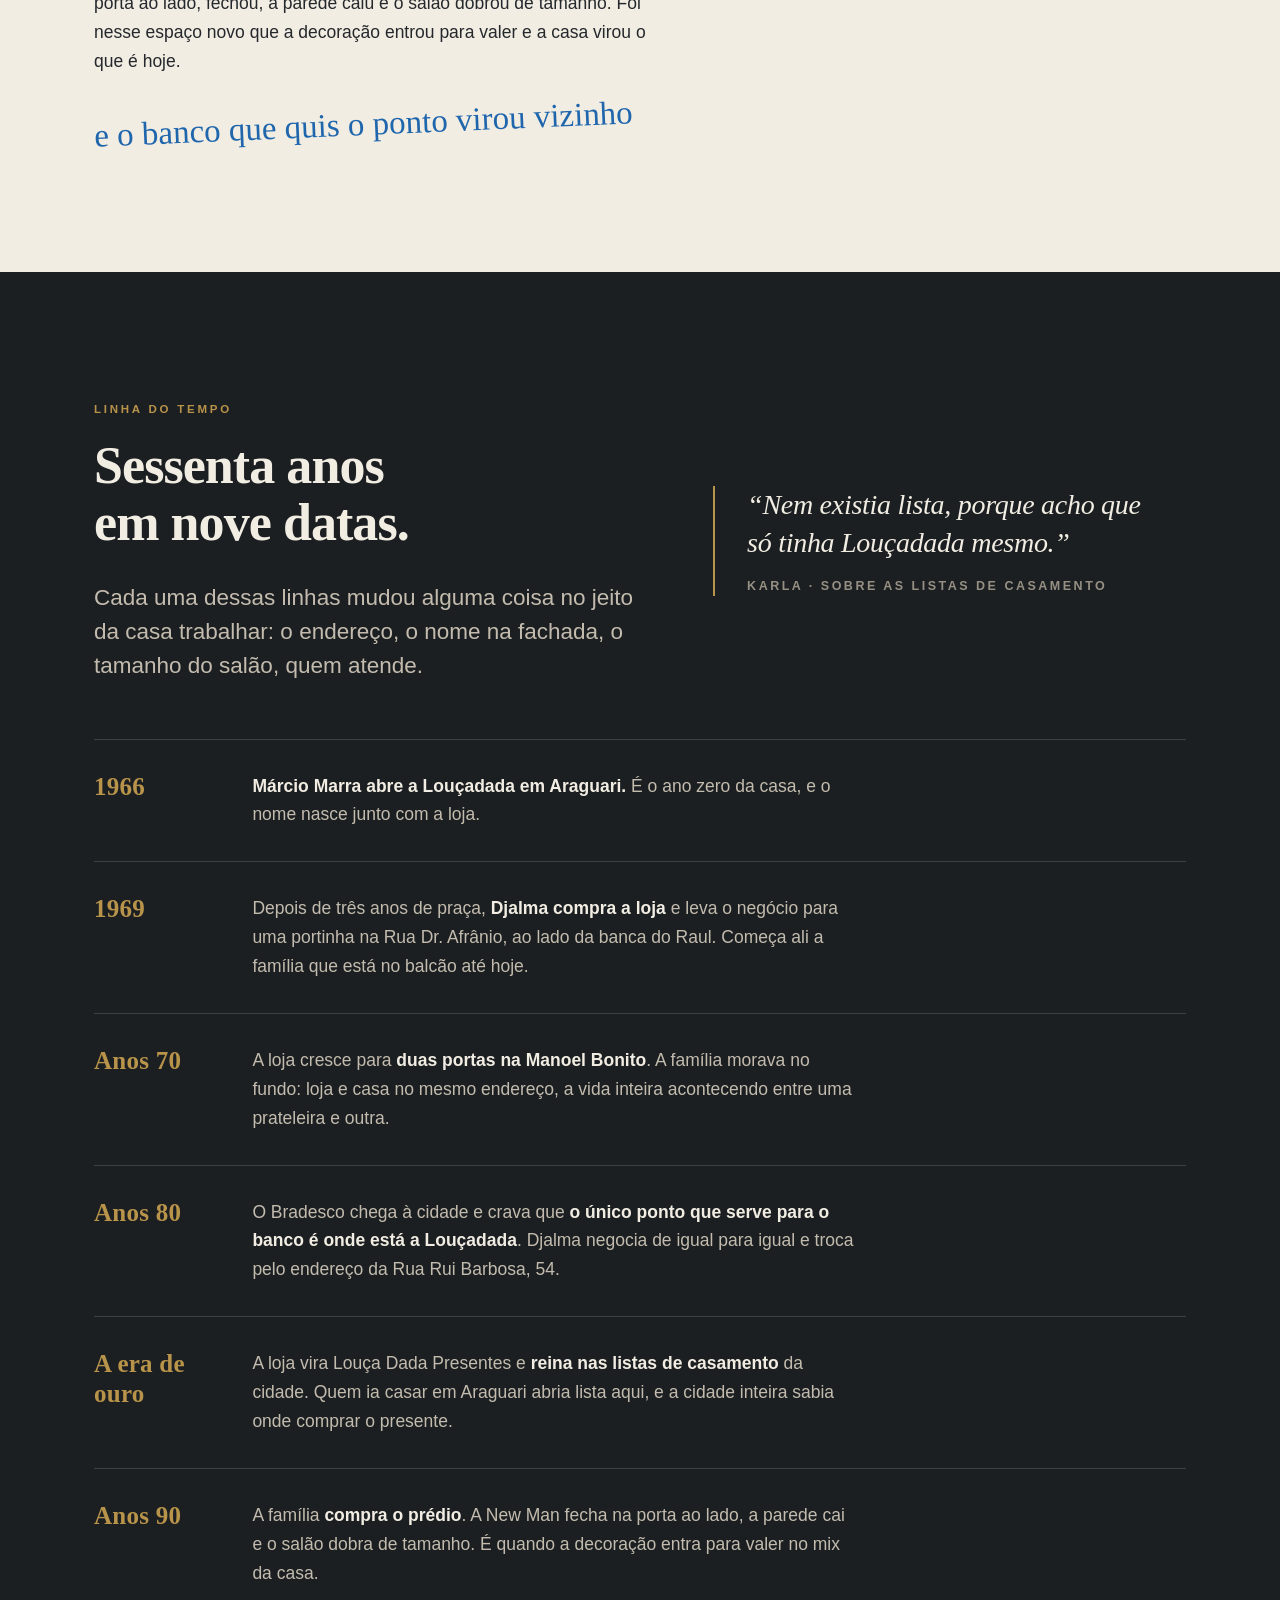
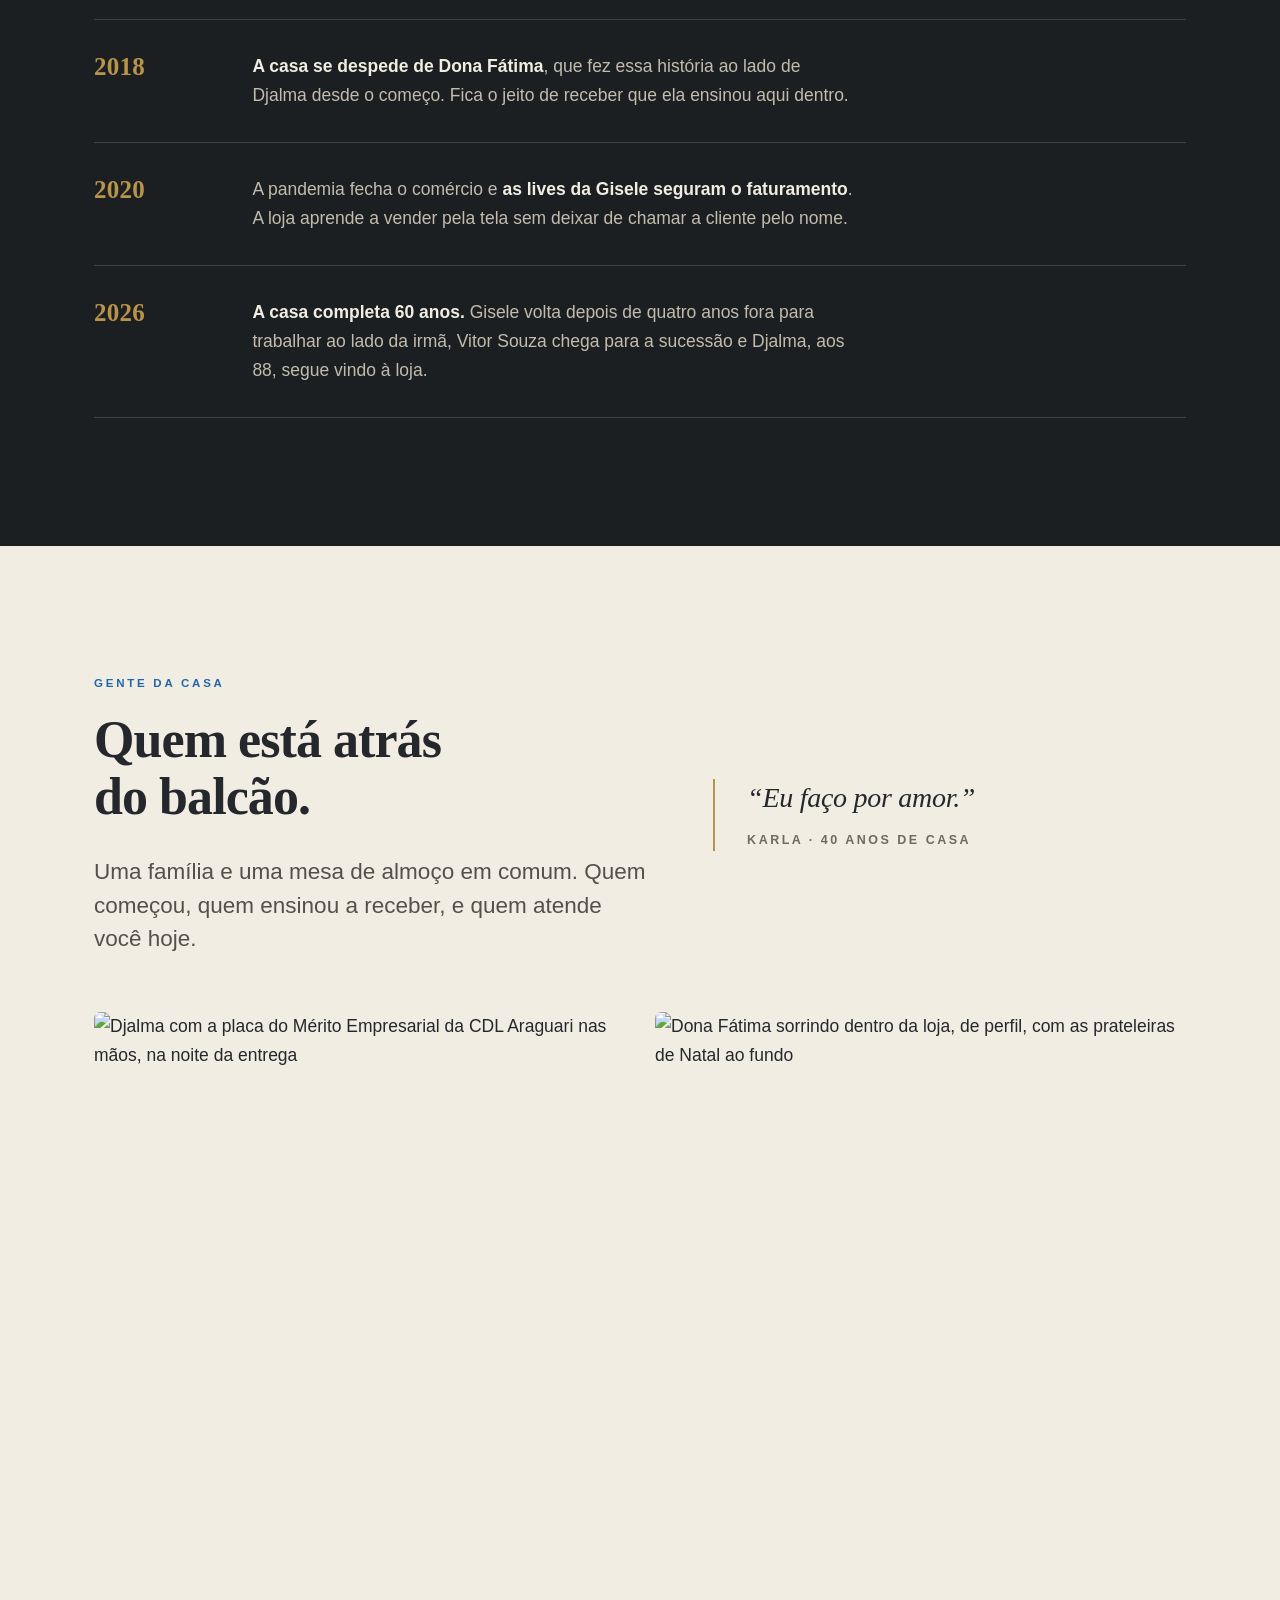
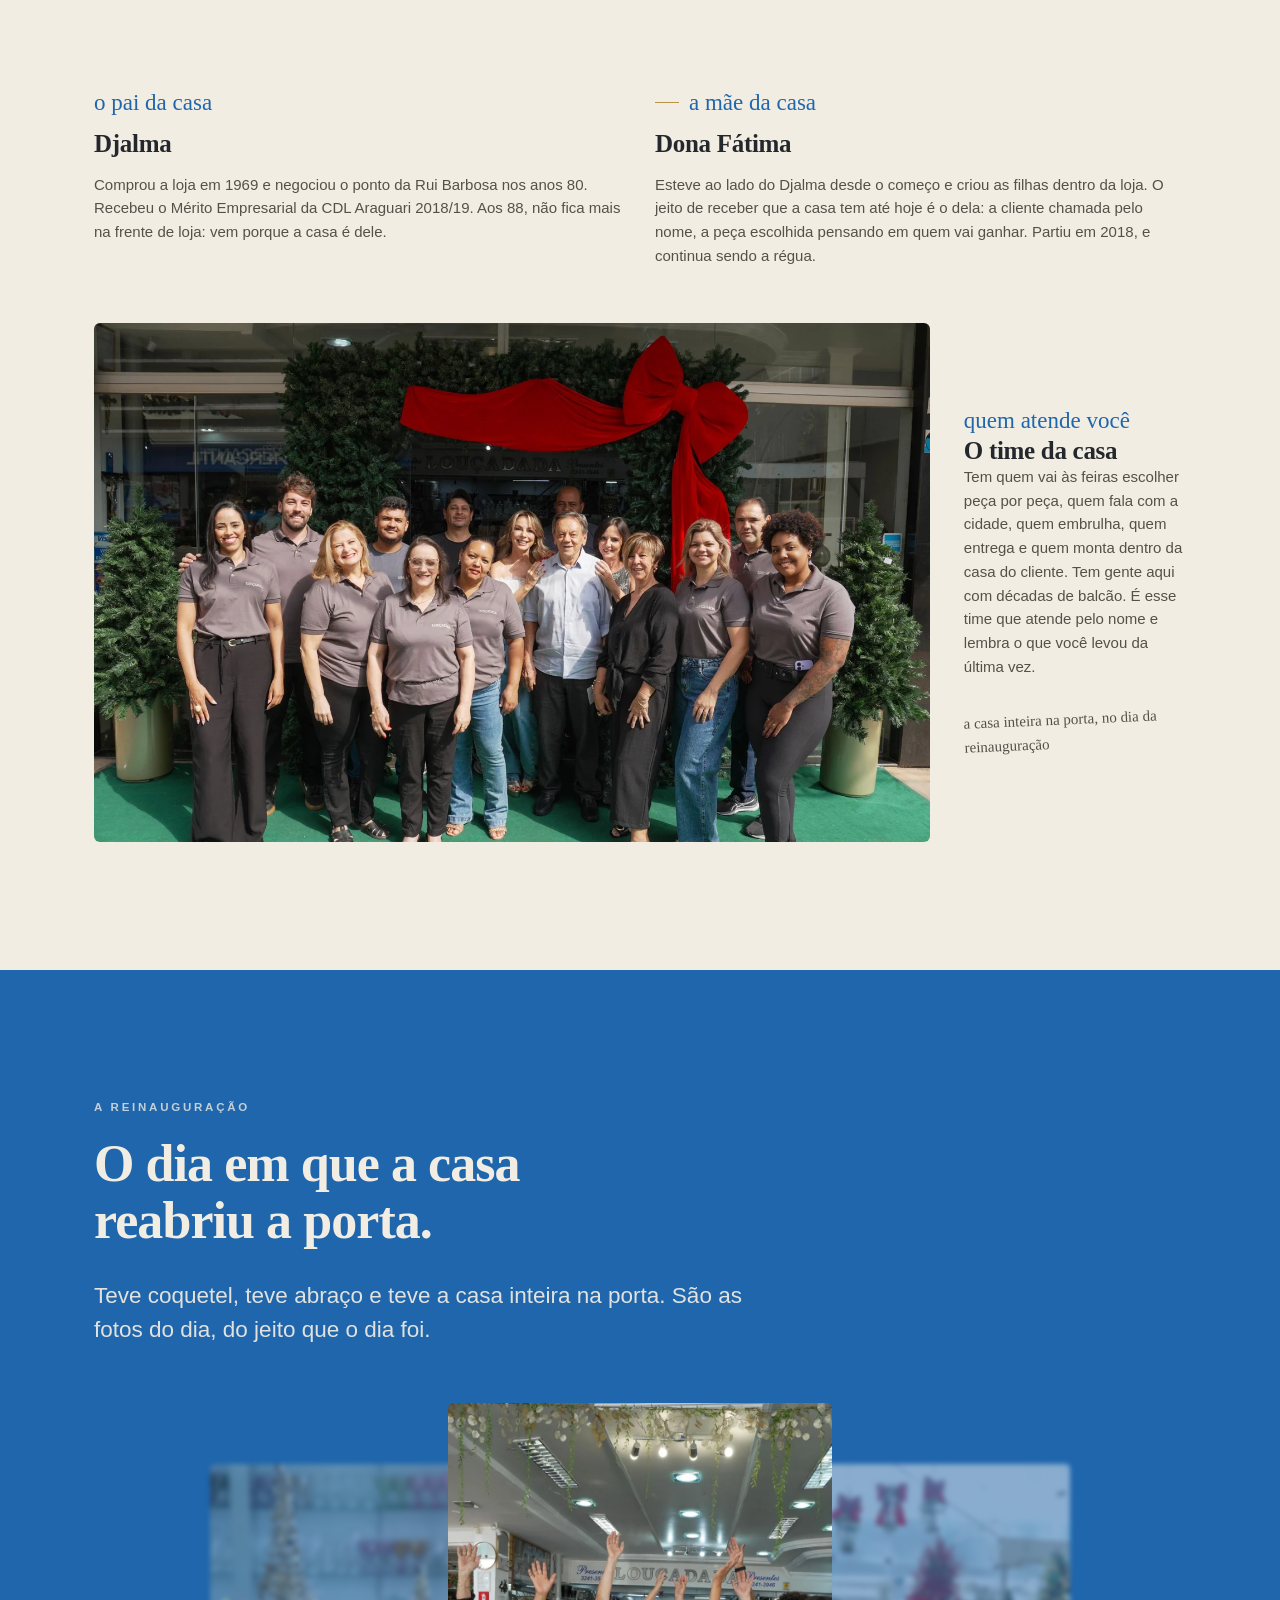
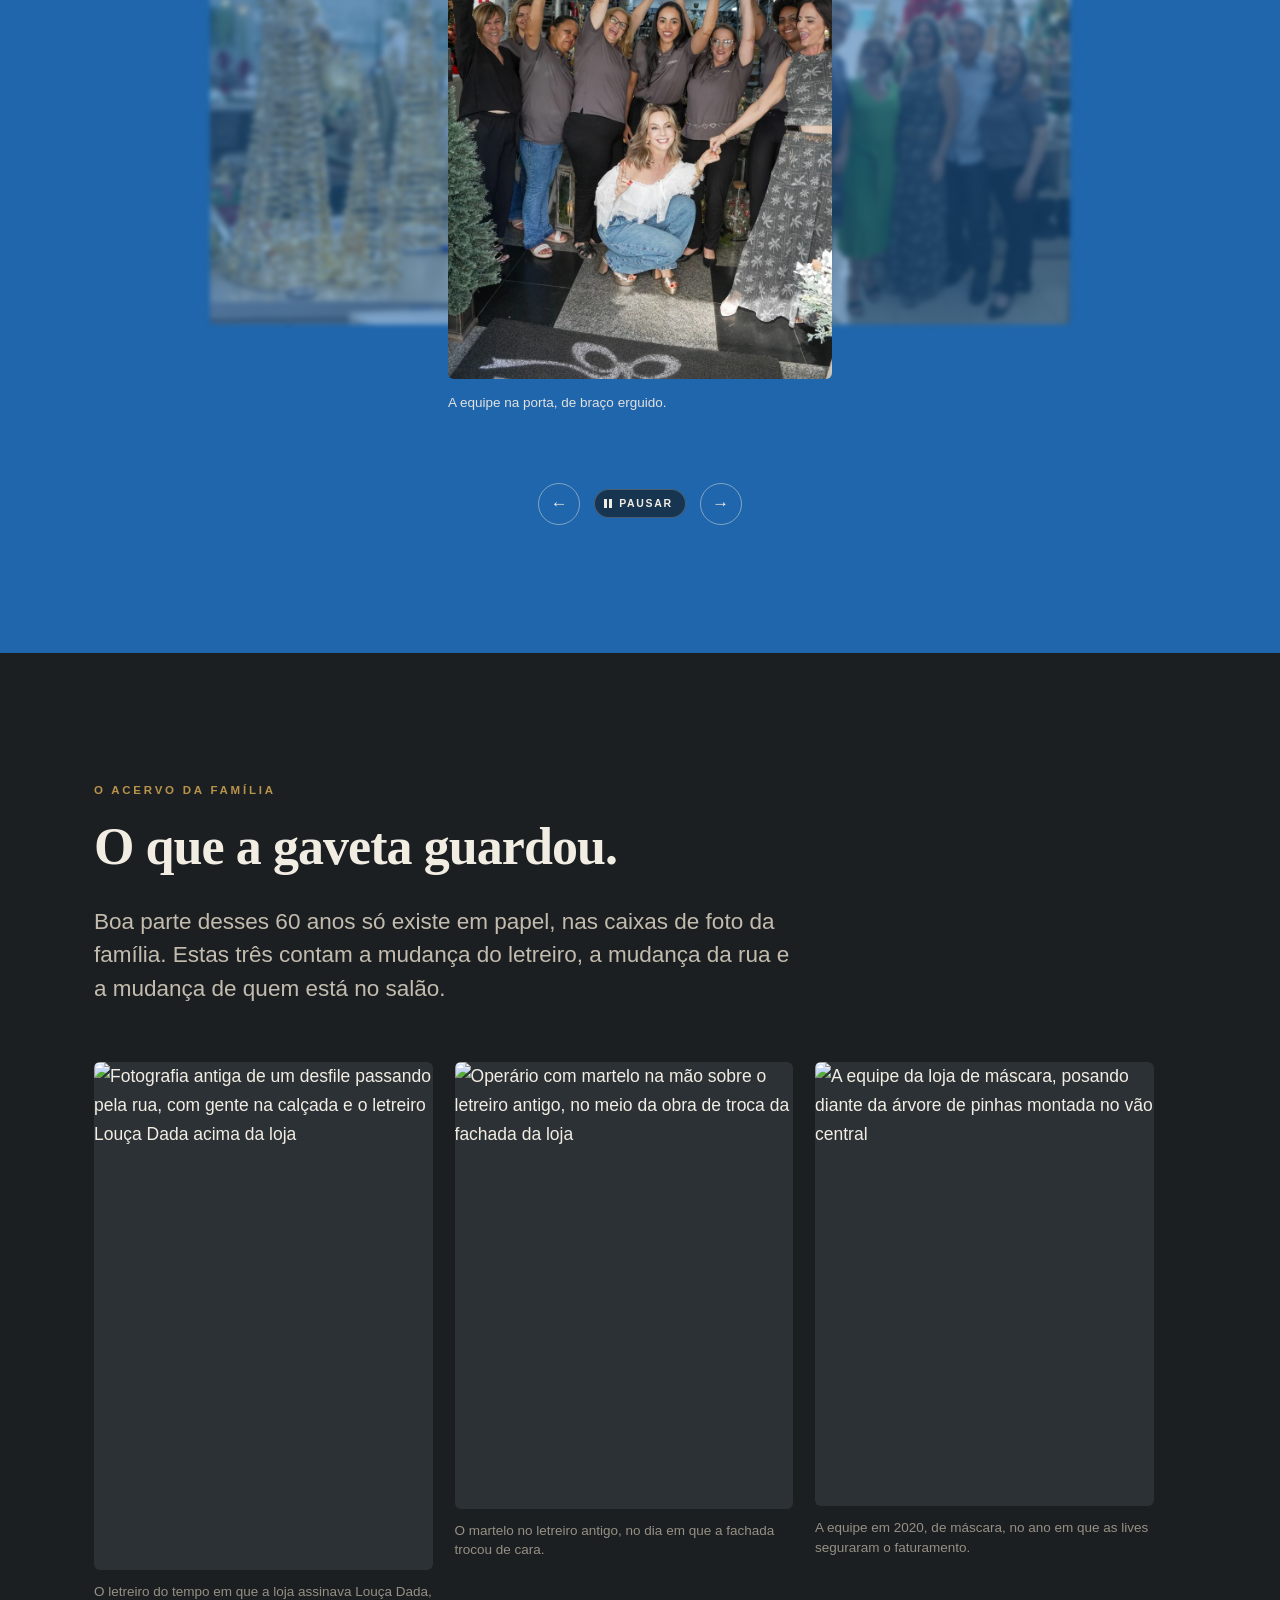
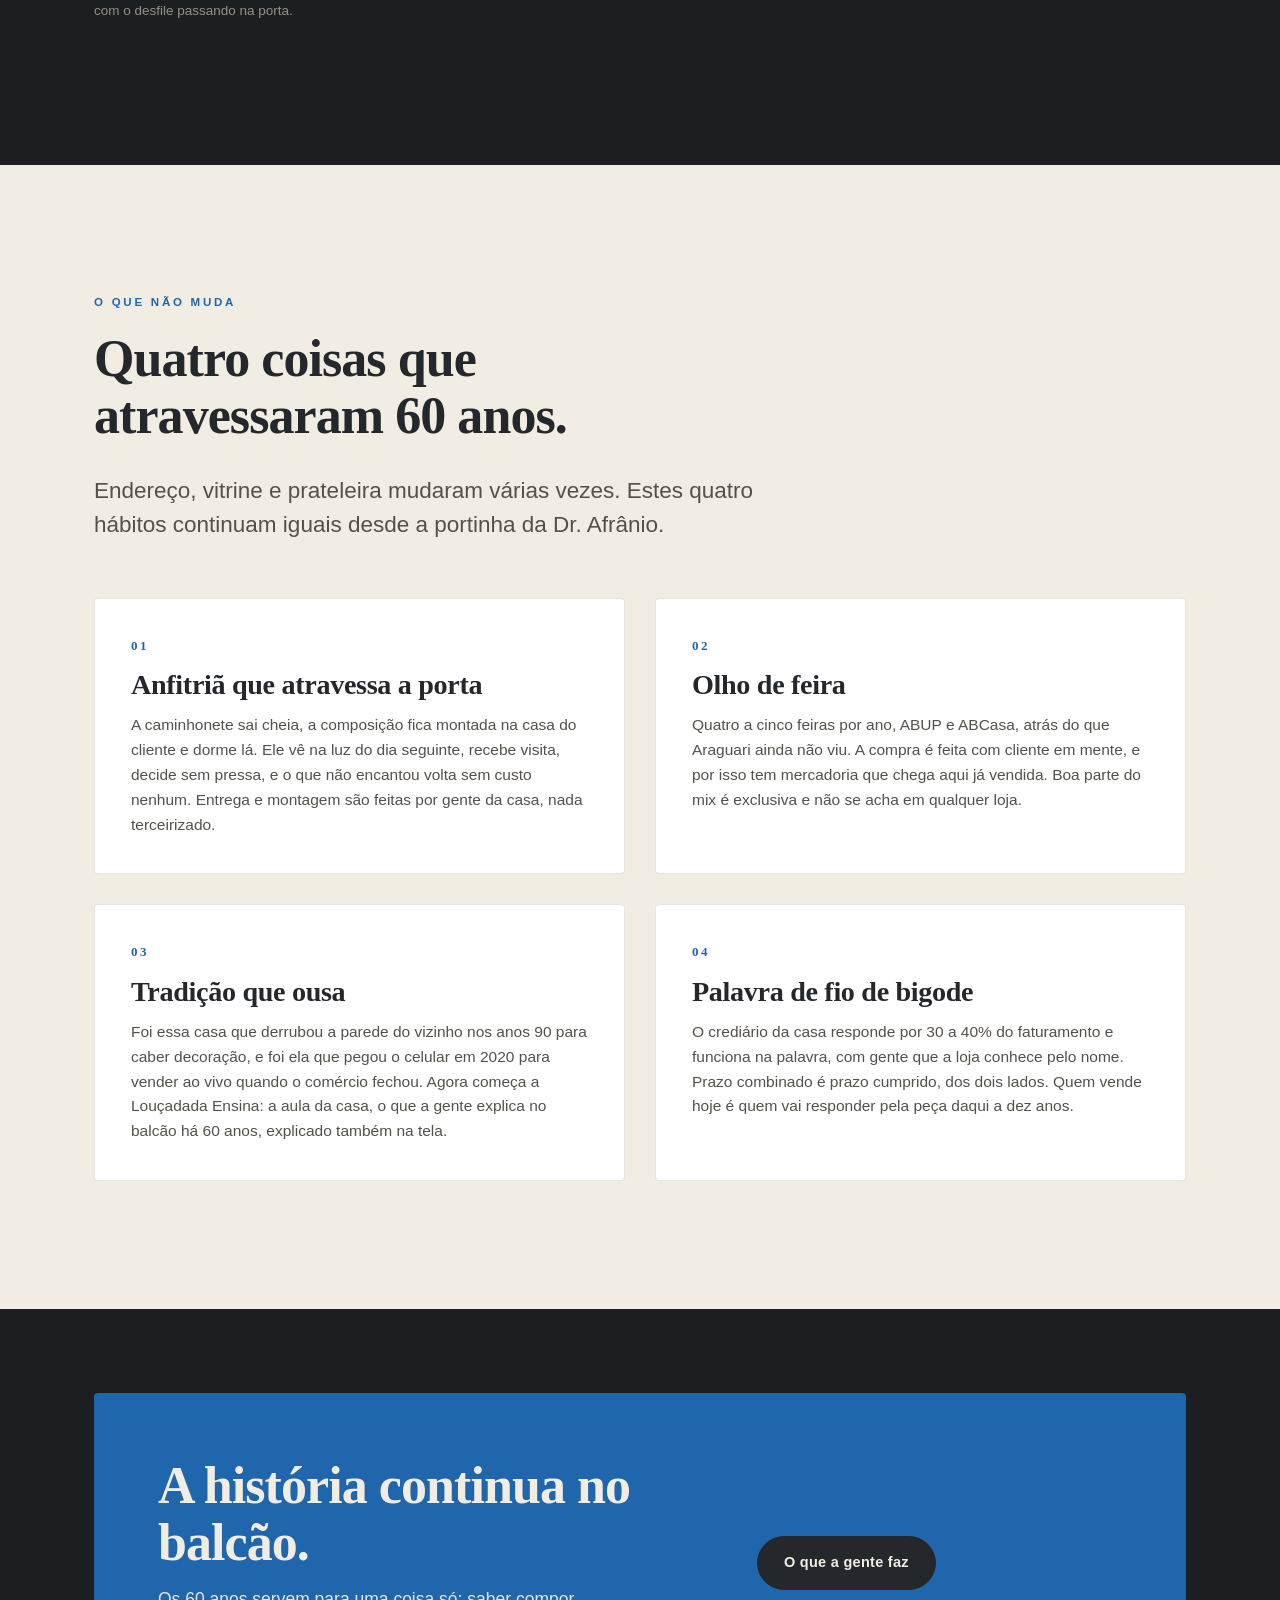
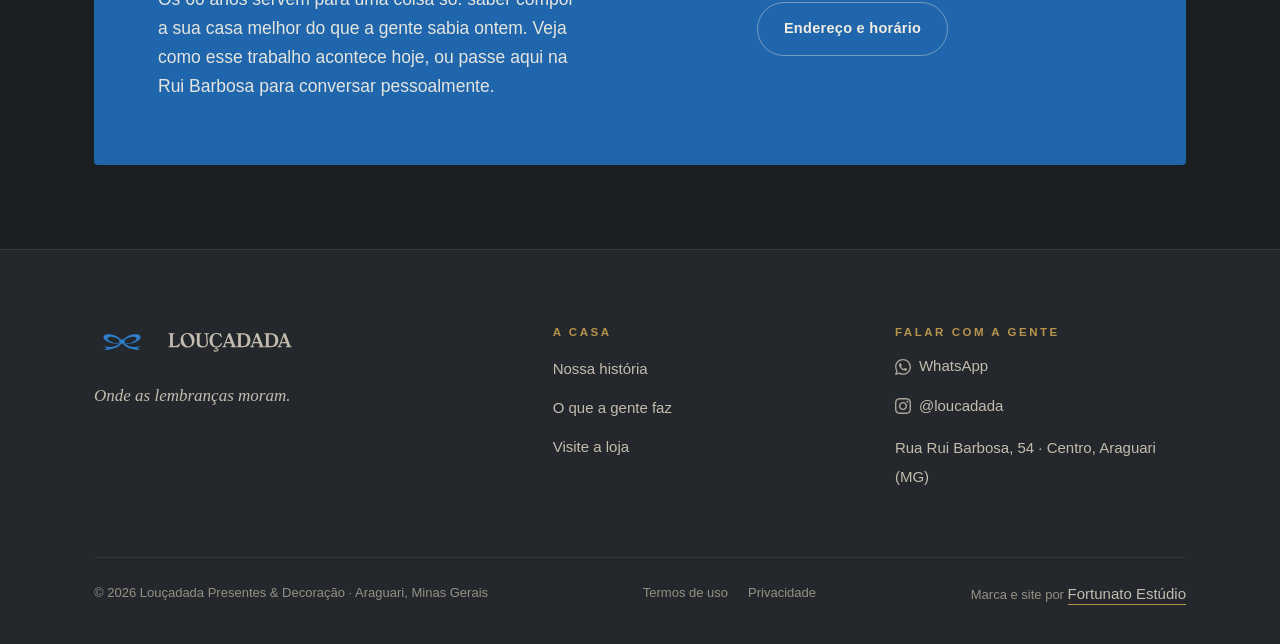
==== commit e1045784: "Louçadada: cada foto em um lugar só O carrossel da reinauguração ficou com as sete do dia, na ordem " ====
--- a/a-casa/index.html
+++ b/a-casa/index.html
@@ -362,10 +362,24 @@
     <div class="giro surge mt-m">
       <div class="giro__palco">
         <figure class="giro__item">
-          <img src="/assets/img/familia-salao.webp"
-               alt="A família da Louçadada reunida no salão da loja no dia da reinauguração, entre árvores montadas e lanternas de teto"
-               width="900" height="1350" loading="lazy" decoding="async" />
-          <figcaption>A família no salão, com a loja montada em volta.</figcaption>
+          <img src="/assets/img/time-braco-alto.webp"
+               alt="A equipe da Louçadada de braços erguidos na porta da loja, embaixo do letreiro, com uma delas agachada na frente"
+               width="900" height="1350" loading="lazy" decoding="async" />
+          <figcaption>A equipe na porta, de braço erguido.</figcaption>
+        </figure>
+
+        <figure class="giro__item">
+          <img src="/assets/img/convidados-arvore.webp"
+               alt="Cinco pessoas posando juntas diante da árvore vermelha montada na loja, uma delas com a sacola da Louçadada na mão"
+               width="900" height="1350" loading="lazy" decoding="async" />
+          <figcaption>Convidados na árvore vermelha, sacola da casa na mão.</figcaption>
+        </figure>
+
+        <figure class="giro__item">
+          <img src="/assets/img/abraco-reabertura.webp"
+               alt="Duas mulheres frente a frente rindo alto dentro da loja, uma de vermelho e a outra de branco, no meio dos convidados"
+               width="900" height="1350" loading="lazy" decoding="async" />
+          <figcaption>Riso e abraço no meio do salão.</figcaption>
         </figure>
 
         <figure class="giro__item">
@@ -383,10 +397,17 @@
         </figure>
 
         <figure class="giro__item">
-          <img src="/assets/img/sacola-balcao-nova.webp"
-               alt="A sacola branca da Louçadada em cima do balcão, com fita azul e o selo da casa impresso na lateral"
-               width="900" height="1350" loading="lazy" decoding="async" />
-          <figcaption>A sacola da casa, com a fita azul e o selo na lateral.</figcaption>
+          <img src="/assets/img/arvore-salao.webp"
+               alt="Árvore de Natal alta montada dentro do salão, em tons de palha e marrom, com laços de juta, bolas e papais-noéis em volta"
+               width="900" height="1350" loading="lazy" decoding="async" />
+          <figcaption>A árvore do salão em tom de palha, do pé à estrela.</figcaption>
+        </figure>
+
+        <figure class="giro__item">
+          <img src="/assets/img/arvores-douradas.webp"
+               alt="Três árvores de Natal douradas e acesas sobre o balcão da loja, com taças de cristal ao lado e prateleiras de vidro colorido ao fundo"
+               width="900" height="1350" loading="lazy" decoding="async" />
+          <figcaption>Dourado aceso no balcão, ao lado das taças.</figcaption>
         </figure>
       </div>
 
@@ -413,7 +434,7 @@
         <h2>O que a gaveta guardou.</h2>
         <p class="linha-fina mt-p">
           Boa parte desses 60 anos só existe em papel, nas caixas de foto da
-          família. Estas quatro contam a mudança do letreiro, a mudança da rua e a
+          família. Estas três contam a mudança do letreiro, a mudança da rua e a
           mudança de quem está no salão.
         </p>
       </div>
@@ -428,10 +449,6 @@
         <figure class="figura">
           <img src="/assets/img/fachada-transicao.webp" alt="Operário com martelo na mão sobre o letreiro antigo, no meio da obra de troca da fachada da loja" width="900" height="1188" loading="lazy" decoding="async" />
           <figcaption>O martelo no letreiro antigo, no dia em que a fachada trocou de cara.</figcaption>
-        </figure>
-        <figure class="figura">
-          <img src="/assets/img/familia-natal.webp" alt="Djalma entre as duas filhas na entrada da loja, embaixo do letreiro antigo em que se lê Louçadada Presentes" width="900" height="1350" loading="lazy" decoding="async" />
-          <figcaption>Pai e filhas na porta da loja, embaixo do letreiro antigo.</figcaption>
         </figure>
         <figure class="figura">
           <img src="/assets/img/time-2020.webp" alt="A equipe da loja de máscara, posando diante da árvore de pinhas montada no vão central" width="900" height="1181" loading="lazy" decoding="async" />
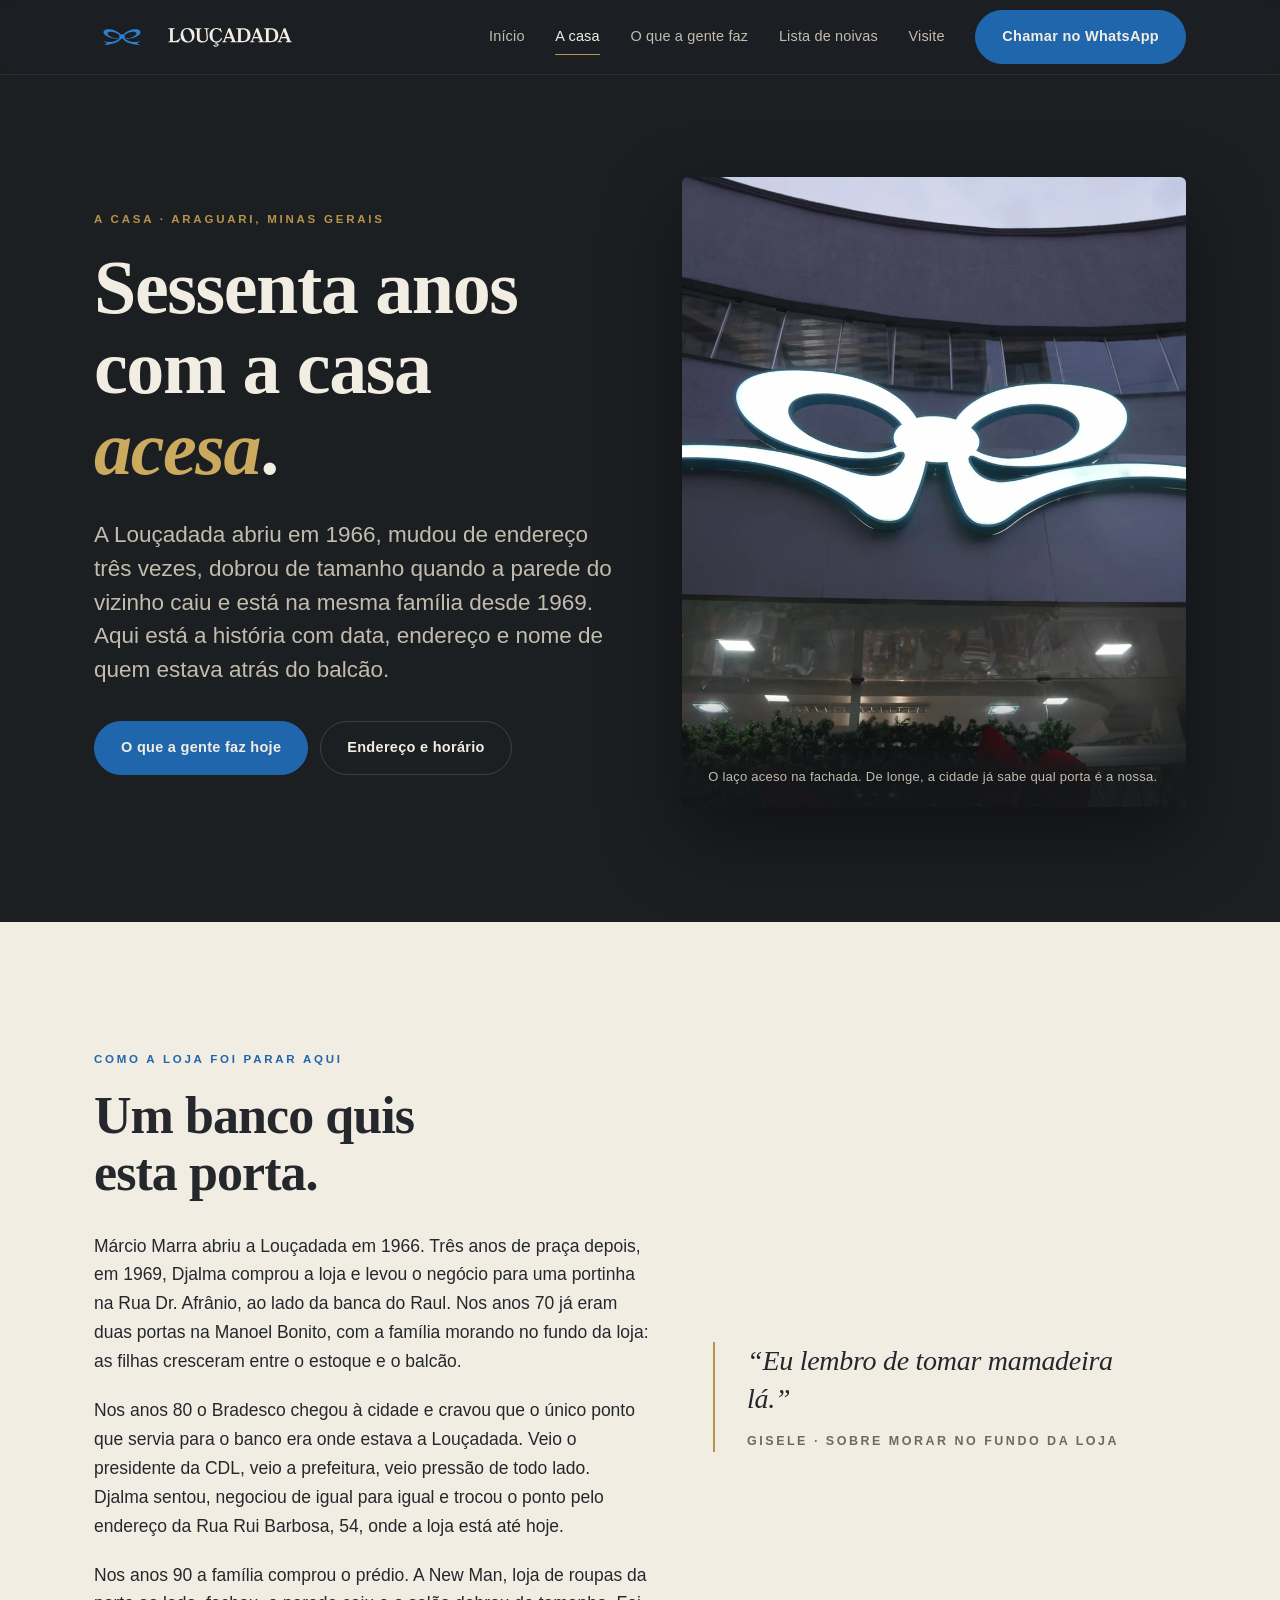
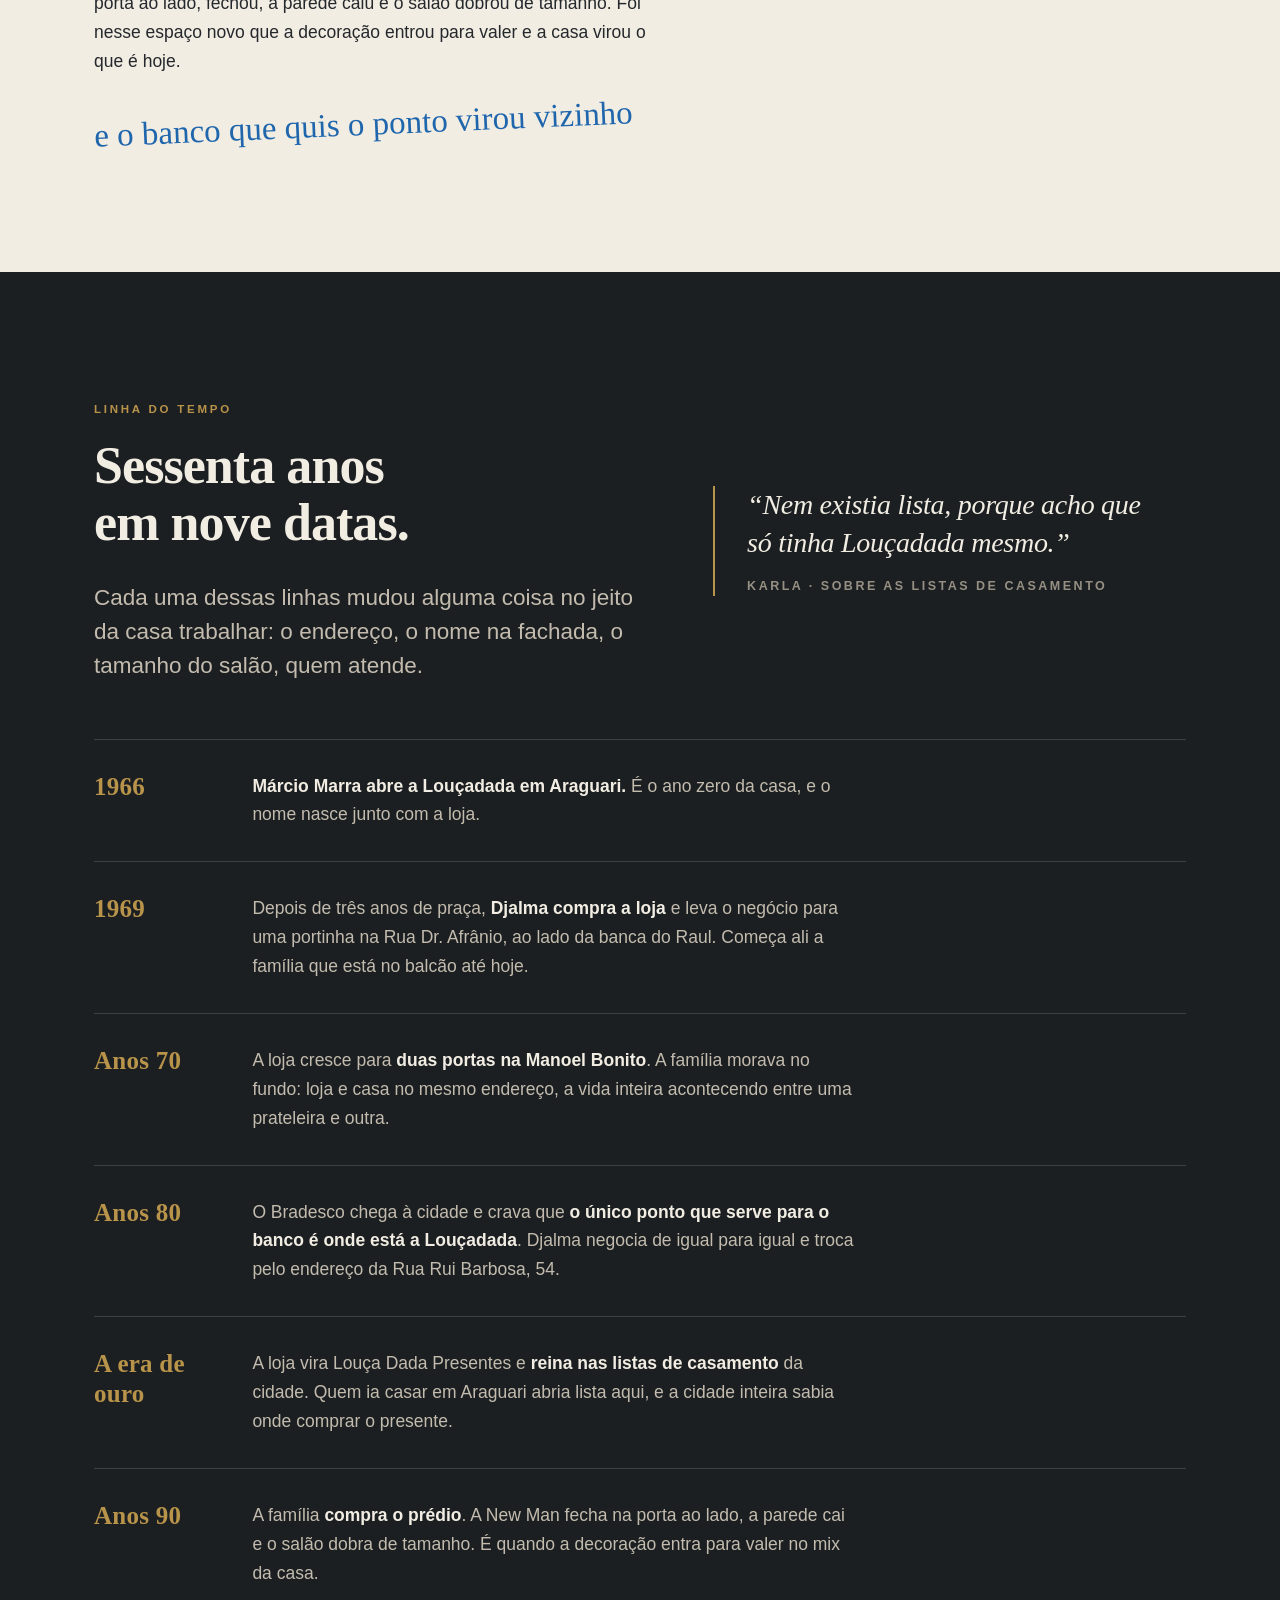
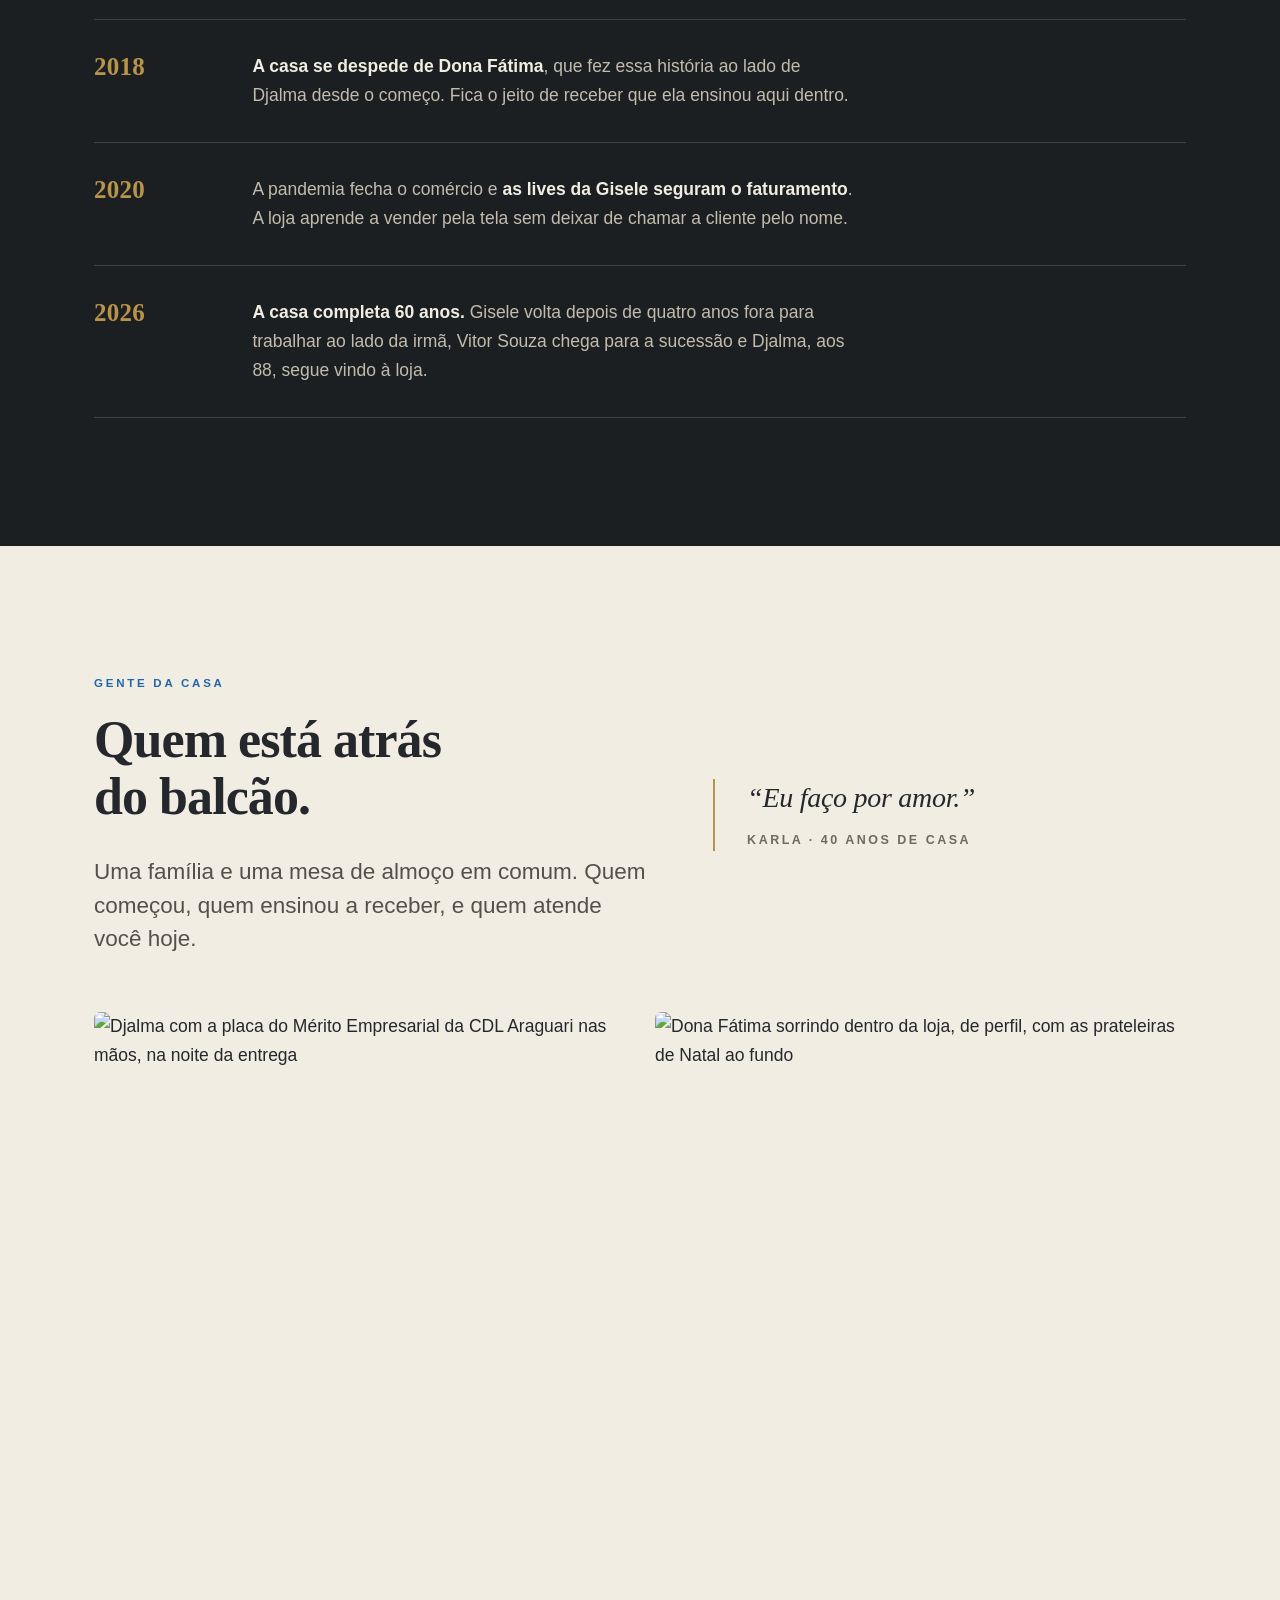
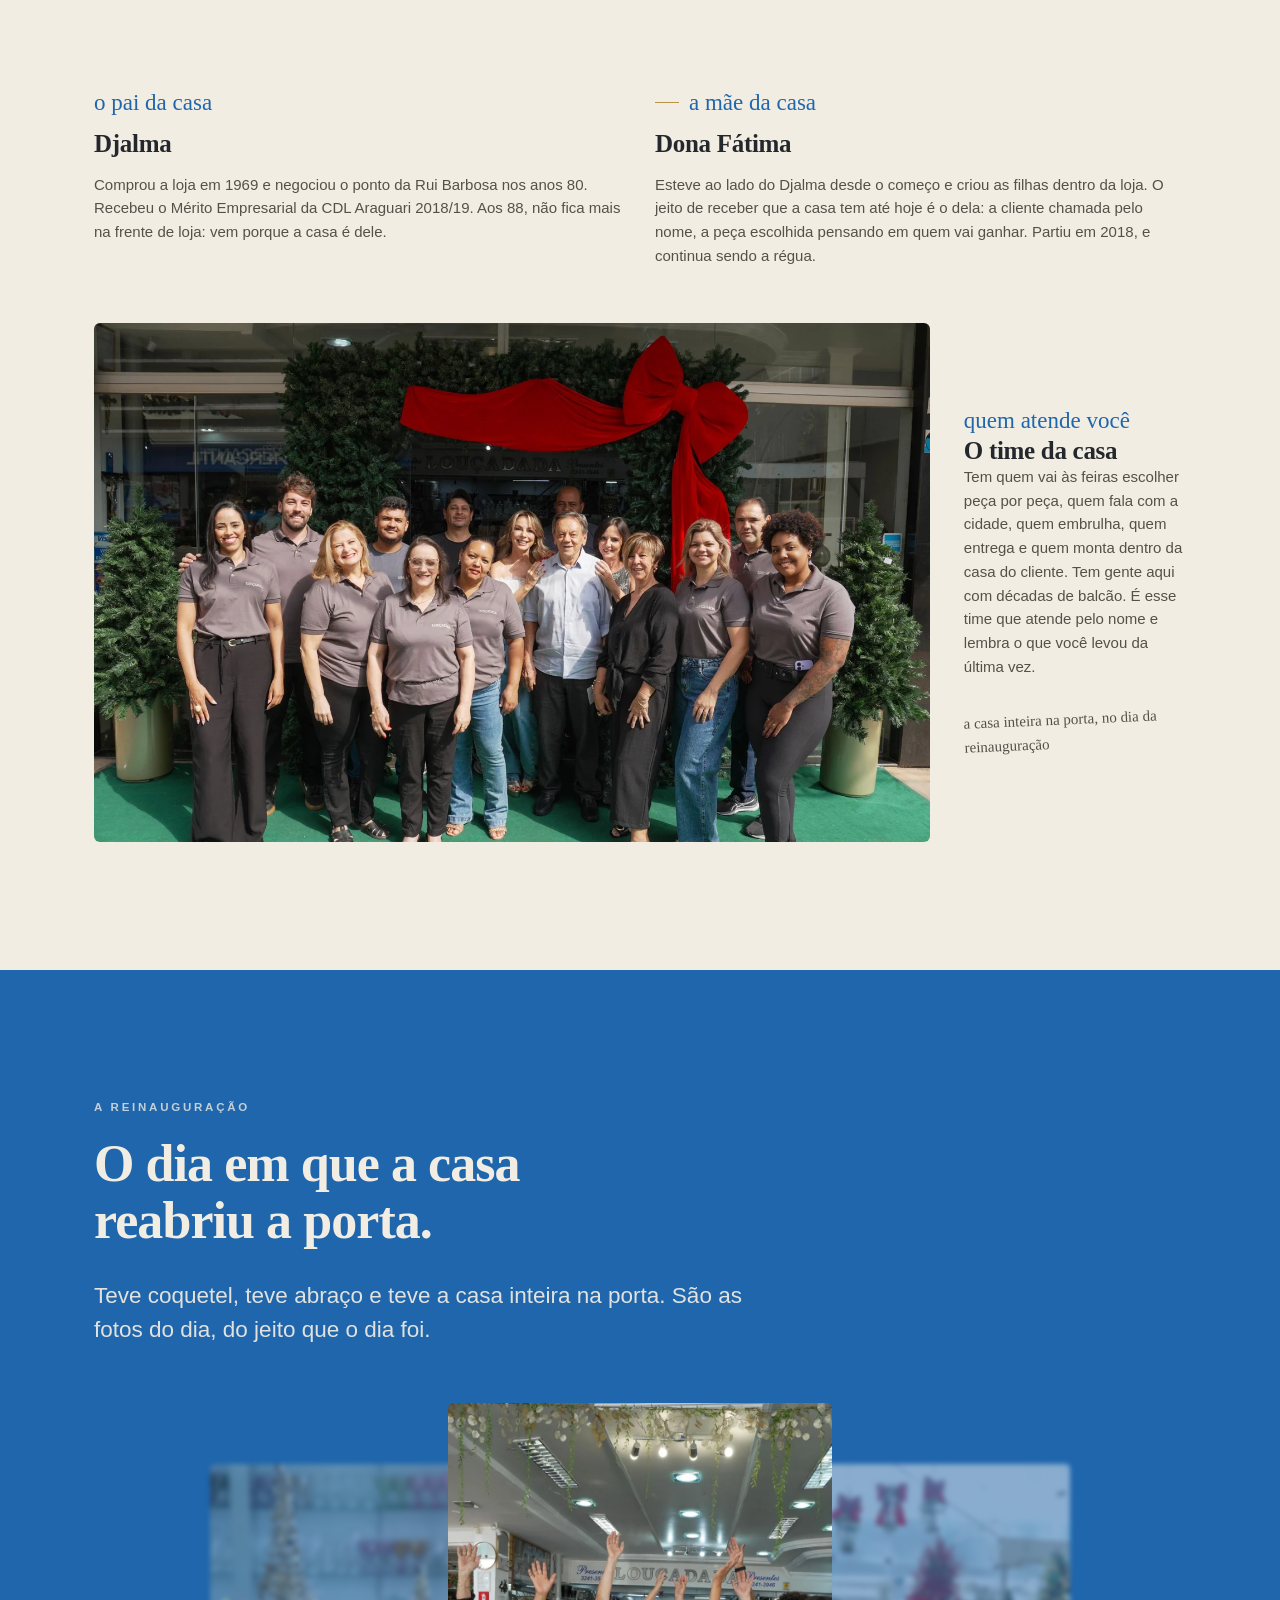
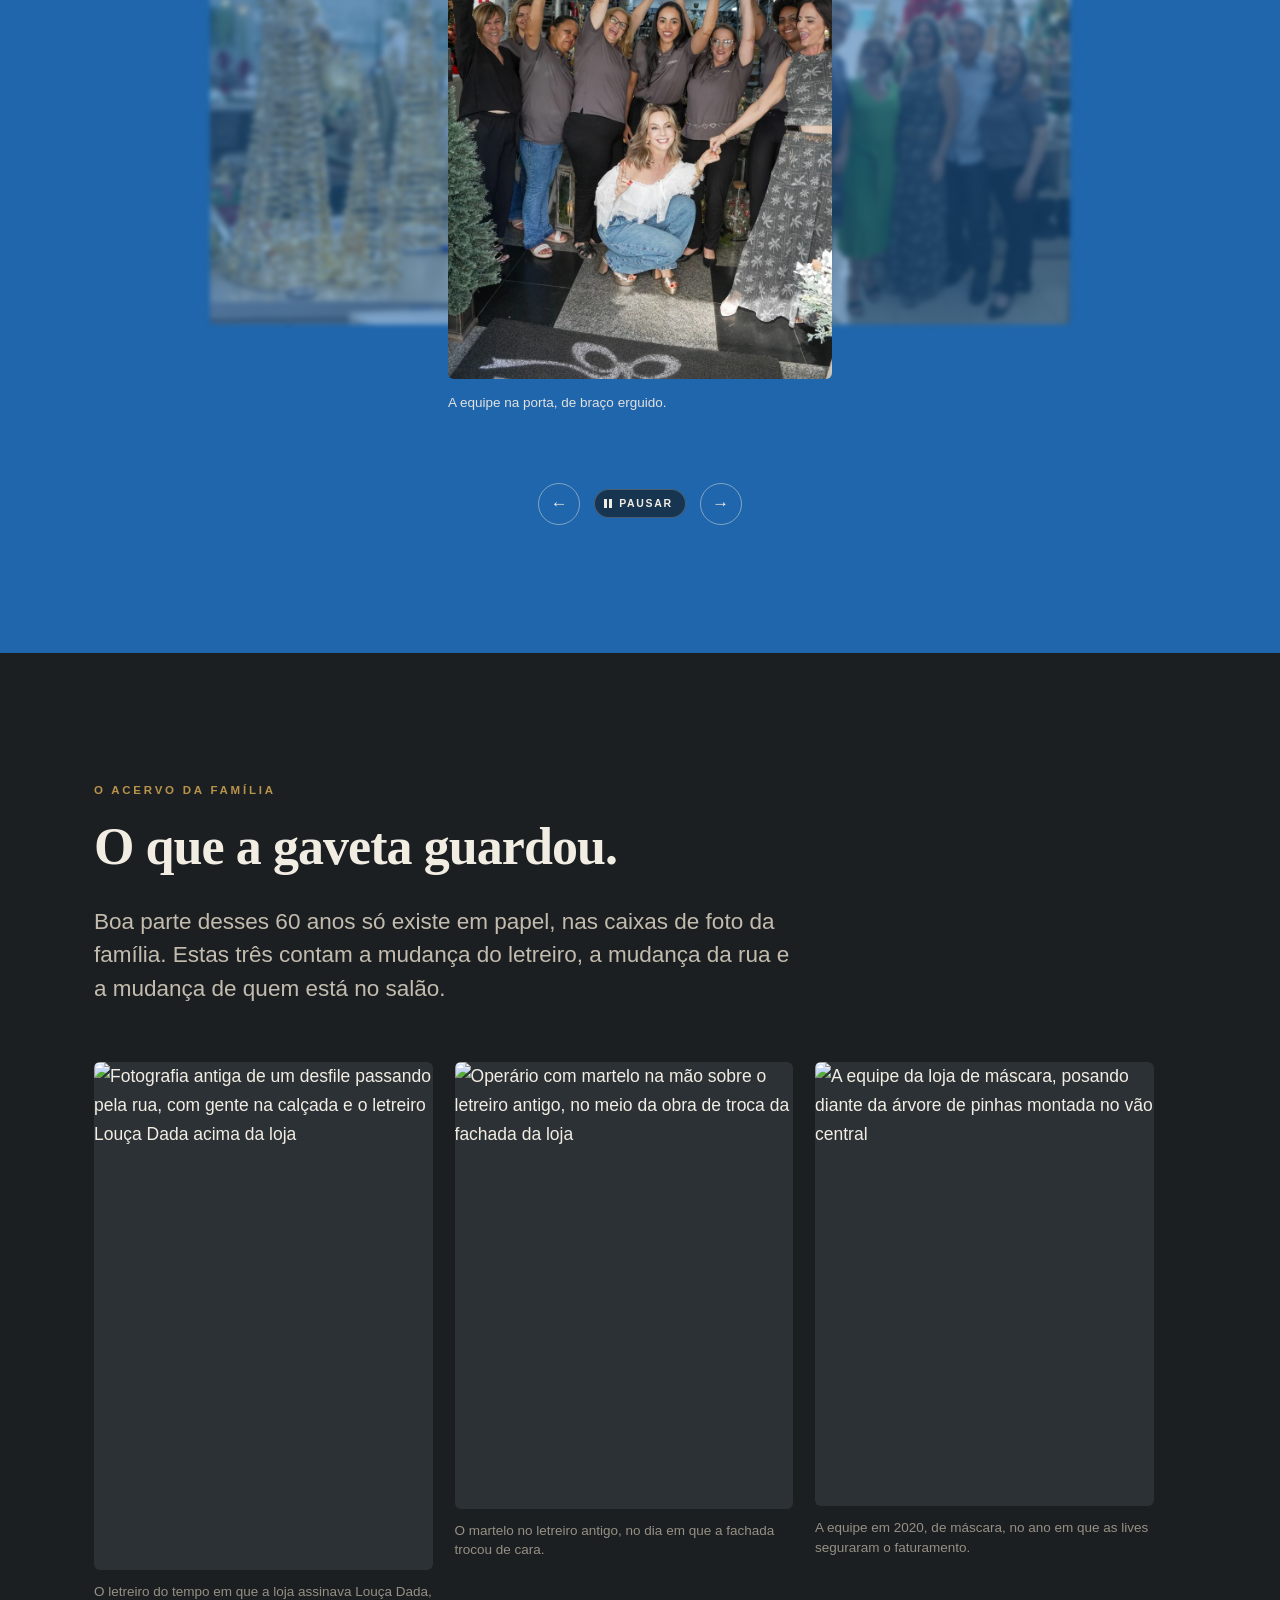
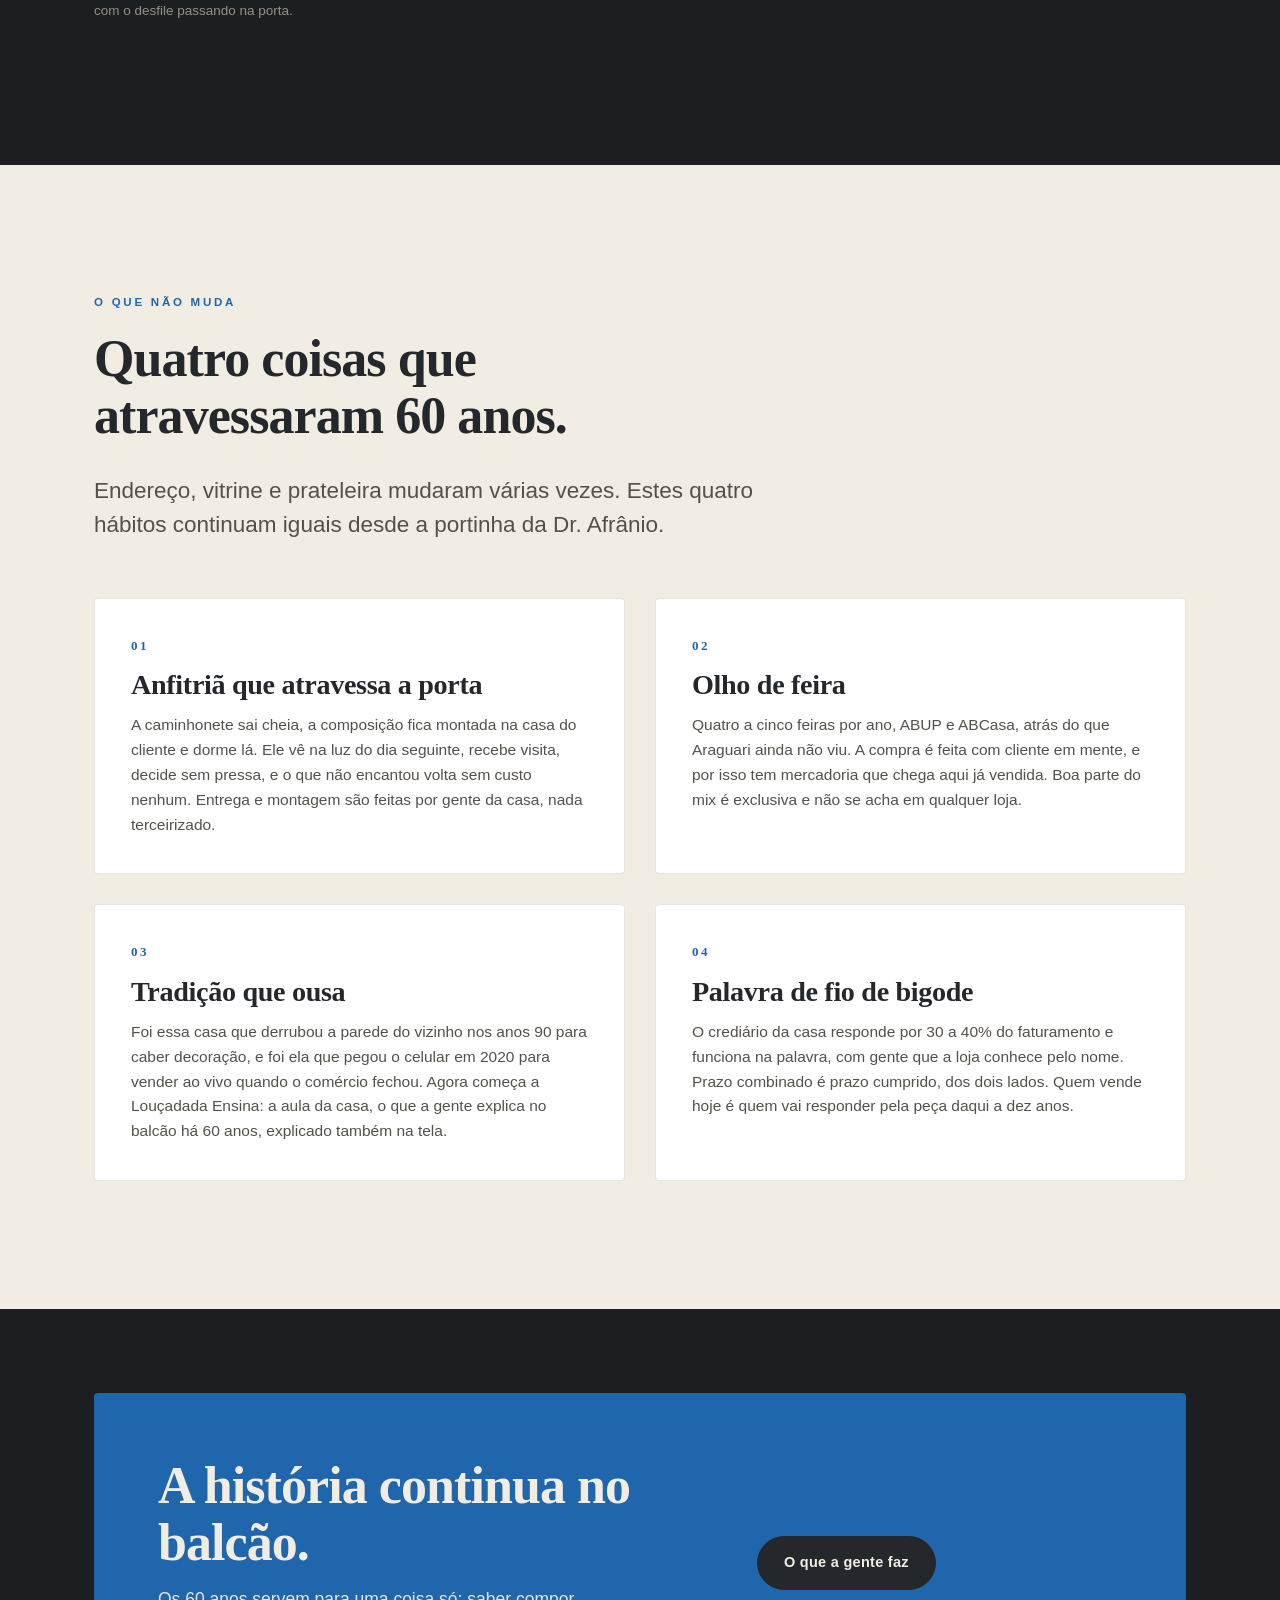
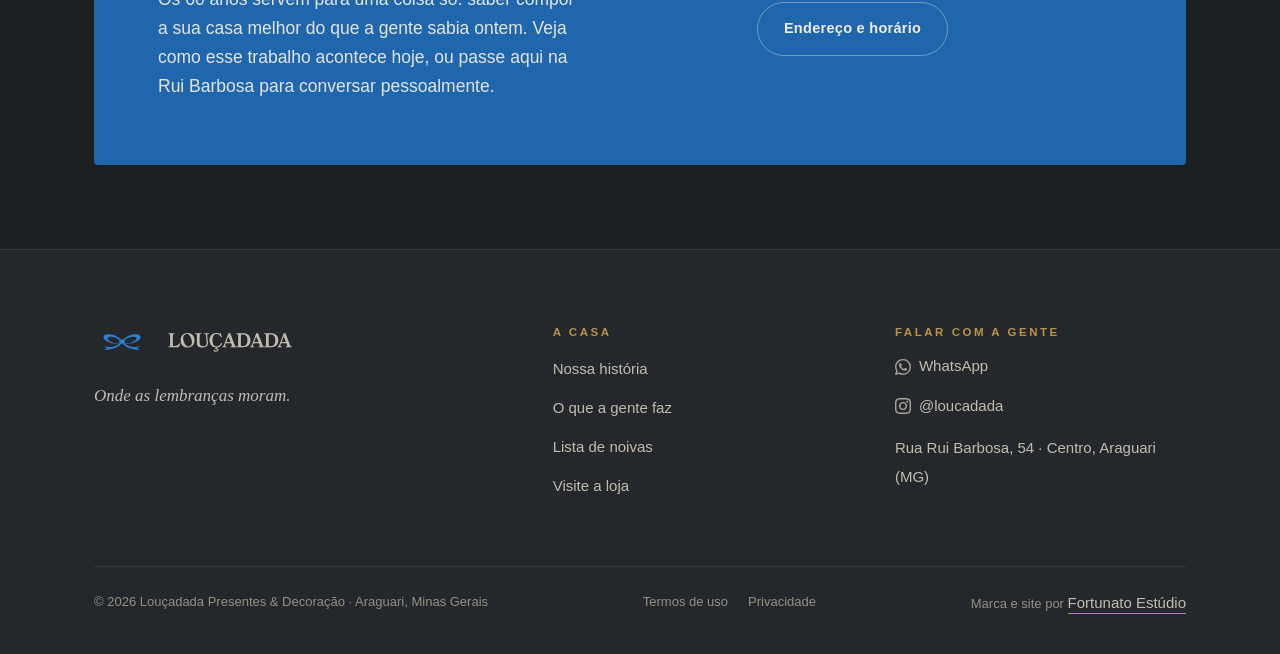
==== commit 6f4ee0b3: "Louçadada: a lista de noivas ganha endereço no site A loja faz lista de casamento desde 1966 e prati" ====
--- a/a-casa/index.html
+++ b/a-casa/index.html
@@ -31,7 +31,7 @@
 <link rel="preload" href="/assets/fontes/figtree-latin-300_700-normal.woff2" as="font" type="font/woff2" crossorigin />
 <link rel="preload" href="/assets/fontes/fraunces-latin-400_700-normal.woff2" as="font" type="font/woff2" crossorigin />
 <link rel="stylesheet" href="/assets/fontes/fontes.css?v=4" />
-<link rel="stylesheet" href="/assets/css/site.css?v=11" />
+<link rel="stylesheet" href="/assets/css/site.css?v=12" />
 
 <script type="application/ld+json">
 {
@@ -108,6 +108,7 @@
       <a href="/">Início</a>
       <a href="/a-casa/" aria-current="page">A casa</a>
       <a href="/em-casa/">O que a gente faz</a>
+      <a href="/lista-de-noivas/">Lista de noivas</a>
       <a href="/visite/">Visite</a>
       <a class="botao botao--azul" href="https://wa.me/5534998703531?text=Ol%C3%A1%2C%20vim%20pelo%20site%20e%20gostaria%20de%20falar%20com%20uma%20atendente." rel="noopener">Chamar no WhatsApp</a>
     </nav>
@@ -557,6 +558,7 @@
         <ul>
           <li><a href="/a-casa/">Nossa história</a></li>
           <li><a href="/em-casa/">O que a gente faz</a></li>
+          <li><a href="/lista-de-noivas/">Lista de noivas</a></li>
           <li><a href="/visite/">Visite a loja</a></li>
         </ul>
       </div>
@@ -582,6 +584,6 @@
   </div>
 </footer>
 
-<script src="/assets/js/site.js?v=11" defer></script>
+<script src="/assets/js/site.js?v=12" defer></script>
 </body>
 </html>
--- a/assets/css/site.css
+++ b/assets/css/site.css
@@ -781,6 +781,19 @@
 
 /* depoimento usa o mesmo cartão, só com a fonte da citação no rodapé */
 blockquote.cartao p{font-family:var(--serifa);font-size:17.5px;line-height:1.5;color:var(--tinta)}
+
+/* Listas dentro de texto corrido. A casa não tinha nenhuma até a página da lista
+   de noivas, onde promessa em linha solta lê melhor que parágrafo. O marcador é
+   o mesmo tracinho de latão que a memória da equipe já usa, pra não entrar
+   bolinha de navegador no meio da serifa. */
+.texto ul{list-style:none;padding:0;margin:0}
+.texto li{position:relative;padding-left:26px}
+.texto li + li{margin-top:.72em}
+.texto li::before{
+  content:"";position:absolute;left:0;top:.66em;
+  width:14px;height:1px;background:var(--latao);
+}
+
 blockquote.cartao footer{margin-top:auto;padding-top:16px;color:var(--latao)}
 .claro blockquote.cartao p{color:var(--grafite)}
 
